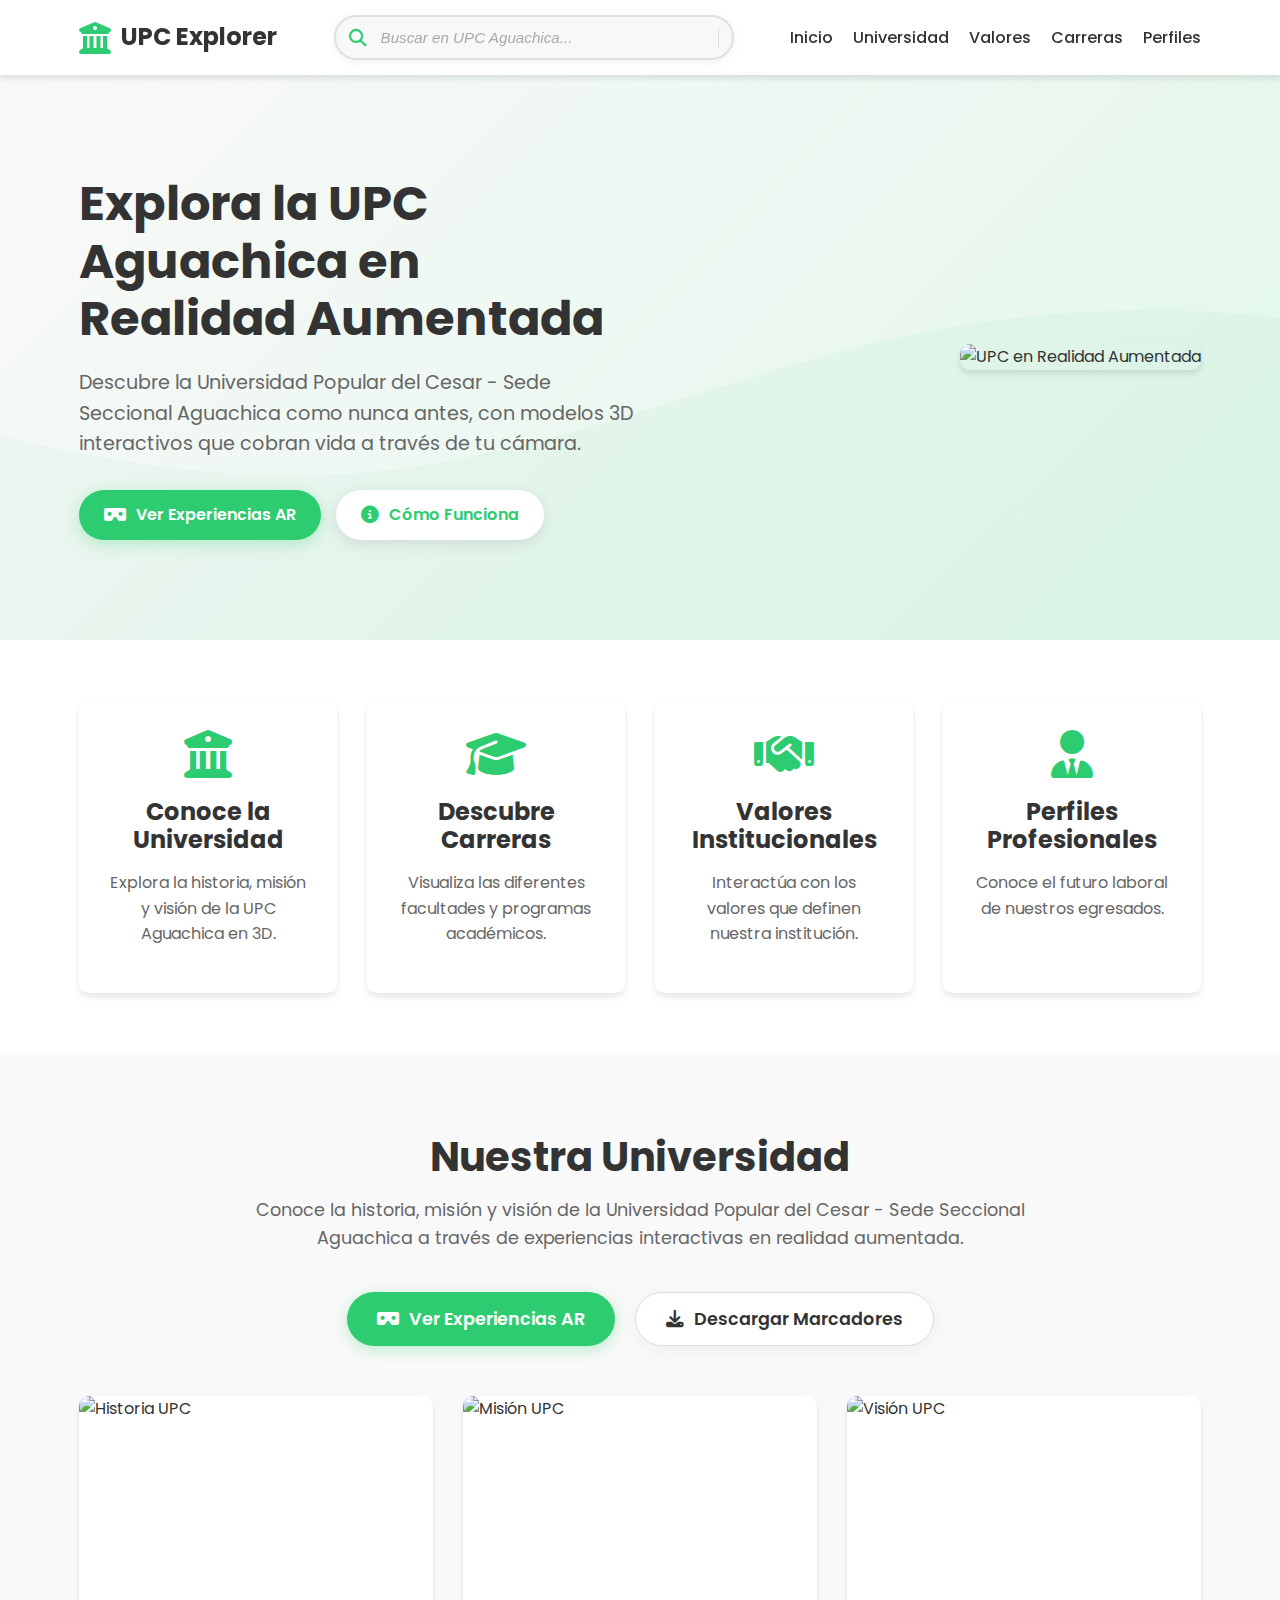
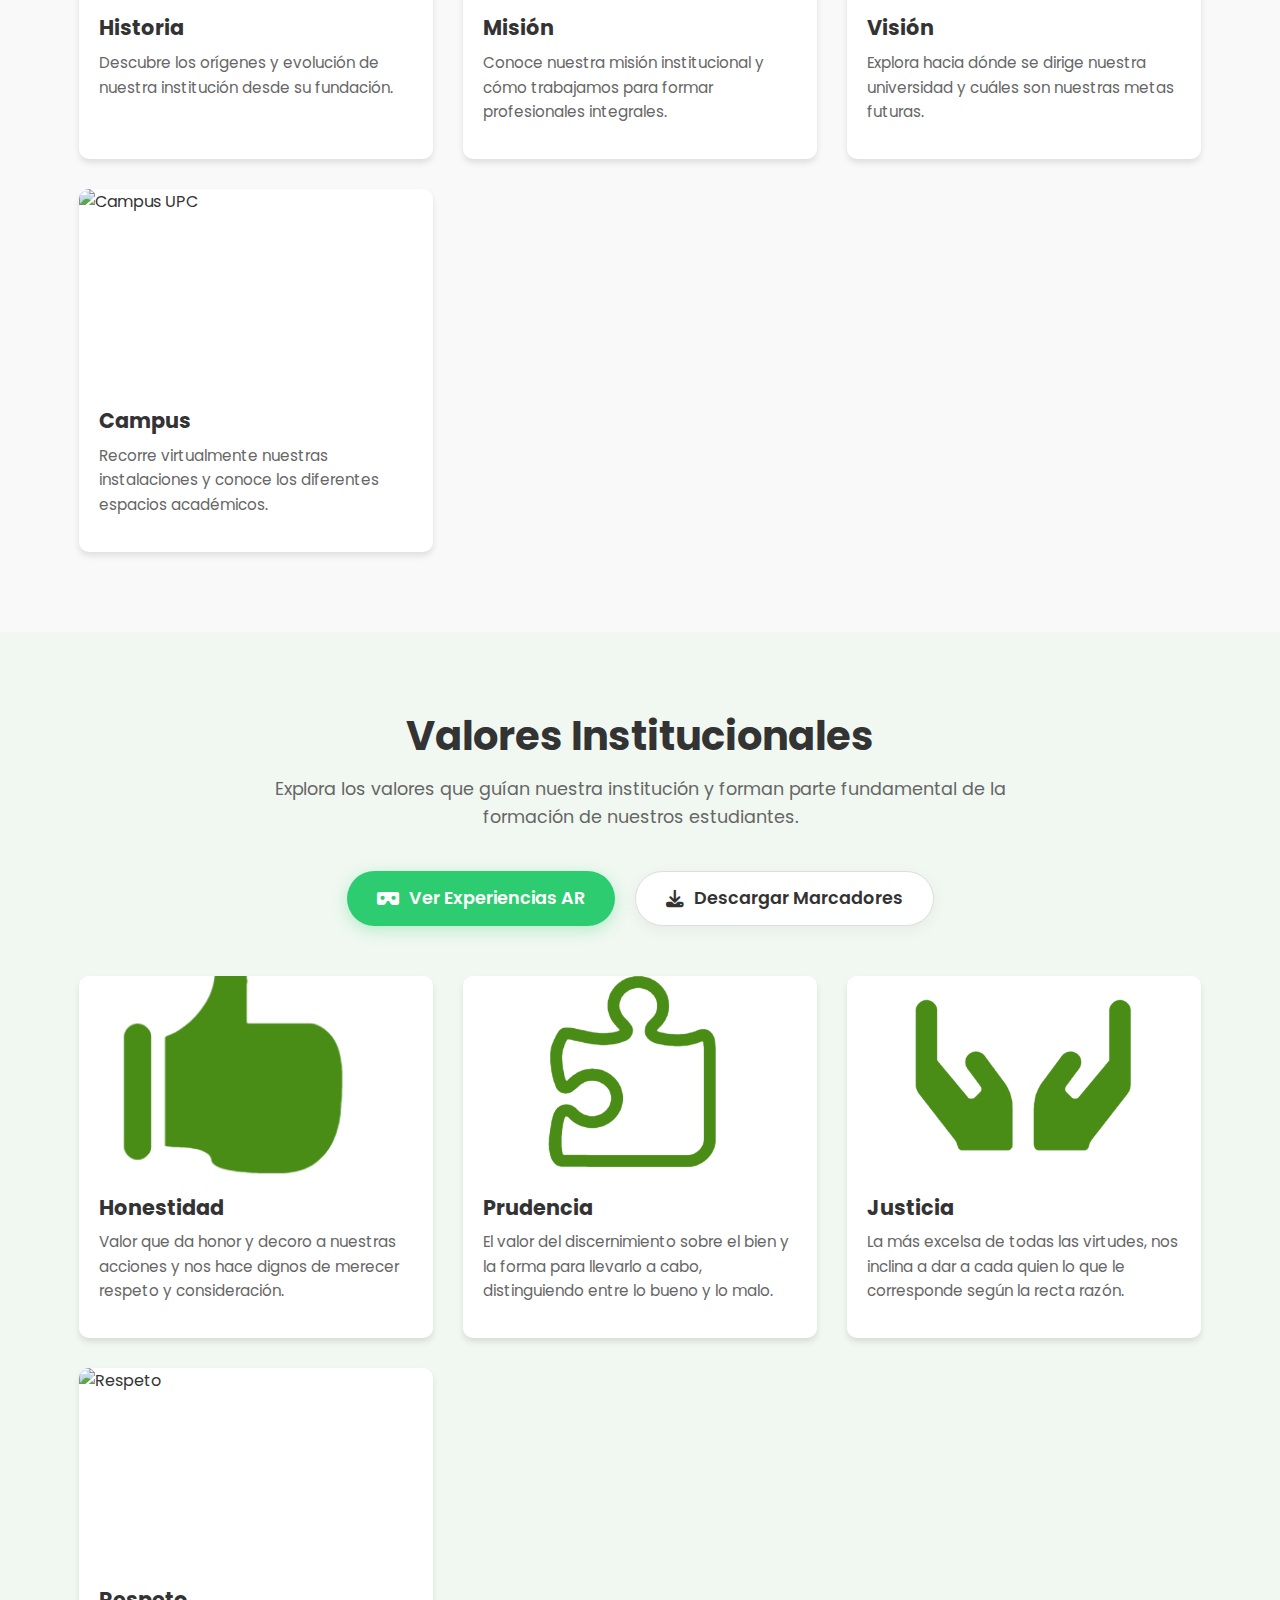
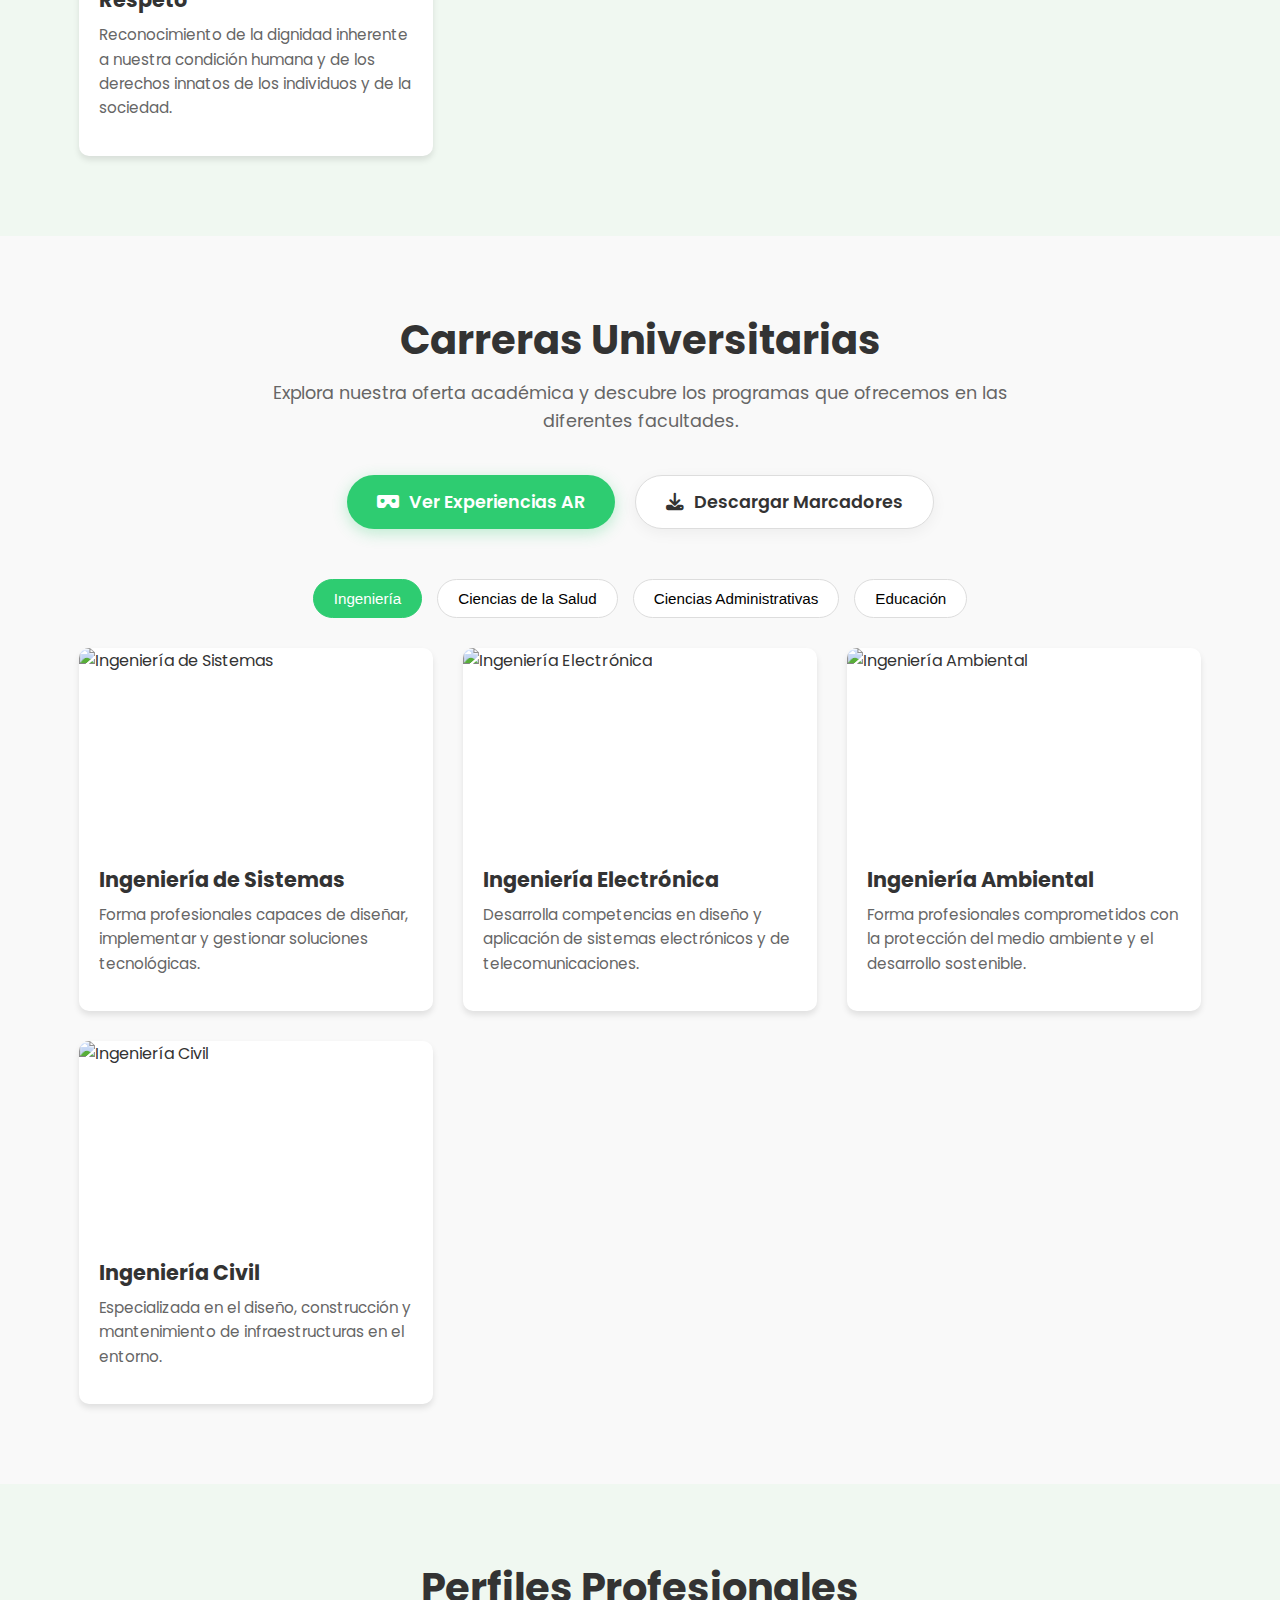
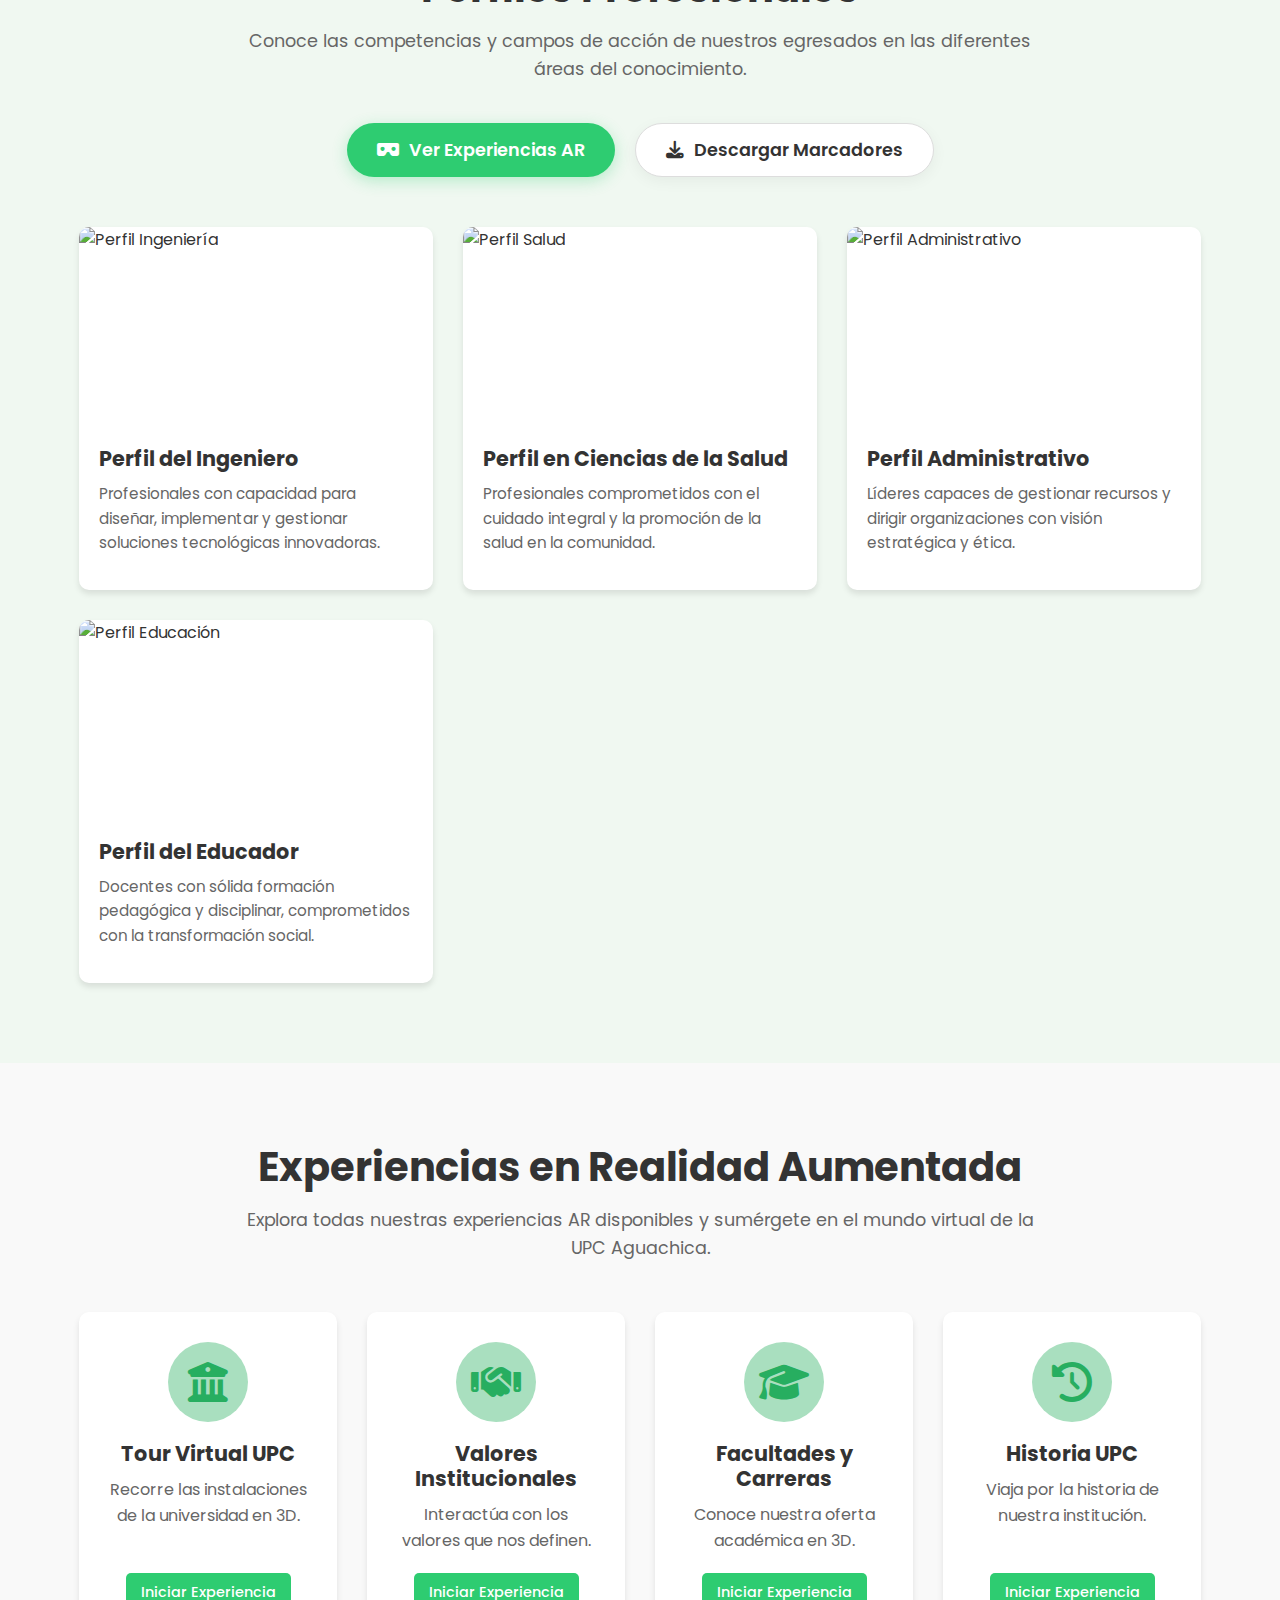
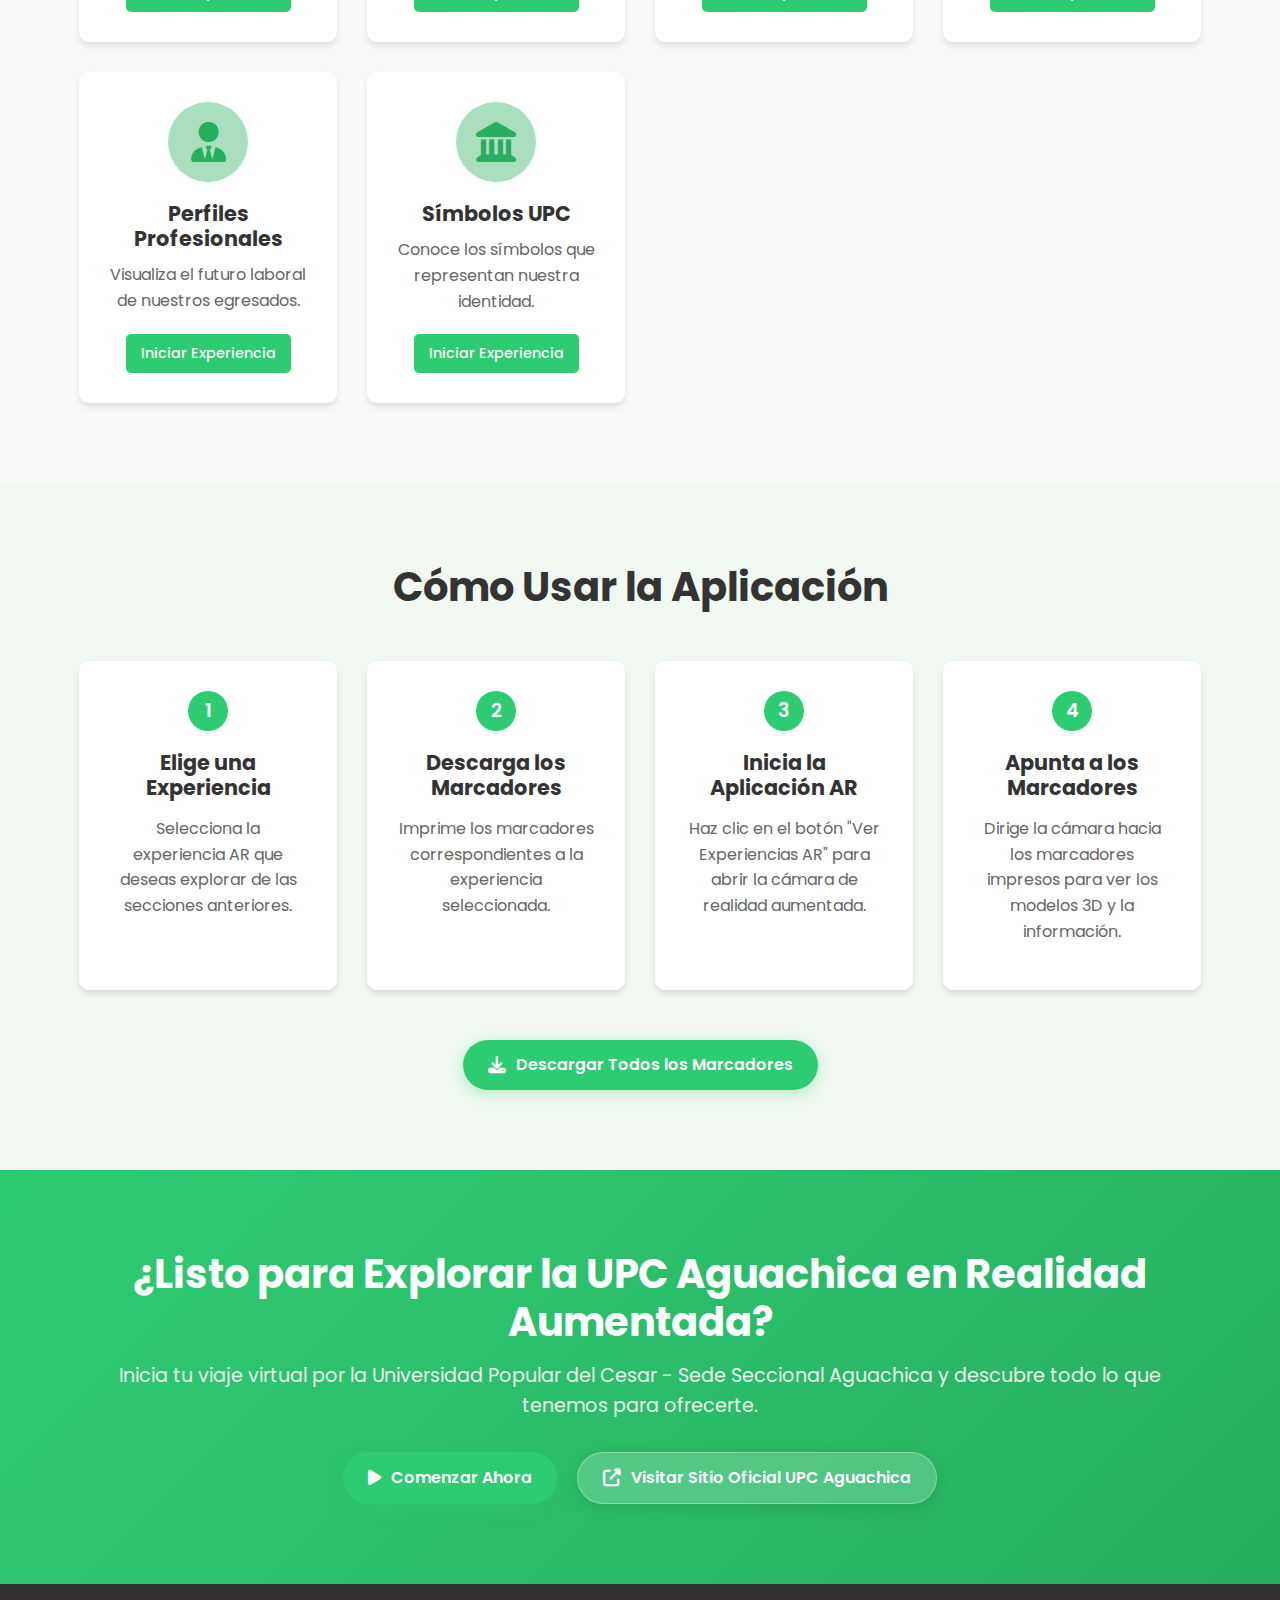
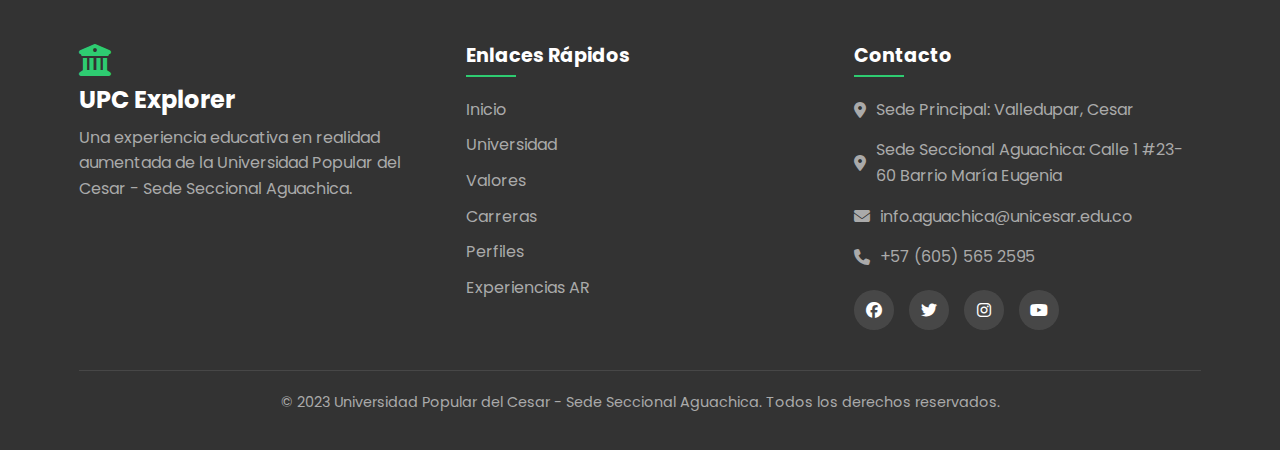
==== index.html @ cdb884c1 "Update index.html" ====
<!DOCTYPE html>
<html lang="es">
<head>
  <meta charset="UTF-8">
  <meta name="viewport" content="width=device-width, initial-scale=1.0">
  <title>UPC Explorer - Universidad Popular del Cesar Aguachica en Realidad Aumentada</title>
  <link rel="stylesheet" href="home-styles.css">
  <link rel="stylesheet" href="https://cdnjs.cloudflare.com/ajax/libs/font-awesome/6.4.0/css/all.min.css">
  <link rel="preconnect" href="https://fonts.googleapis.com">
  <link rel="preconnect" href="https://fonts.gstatic.com" crossorigin>
  <link href="https://fonts.googleapis.com/css2?family=Poppins:wght@300;400;500;600;700&display=swap" rel="stylesheet">
</head>
<body>
  <div class="page-wrapper">
      <!-- Header -->
      <header>
          <div class="container">
              <div class="logo">
                  <i class="fas fa-university"></i>
                  <h1>UPC Explorer</h1>
              </div>
              <div class="search-container">
                  <form id="search-form">
                      <button type="submit"><i class="fas fa-search"></i></button>
                      <input type="text" id="search-input" placeholder="Buscar en UPC Aguachica...">
                  </form>
              </div>
              <nav>
                  <ul>
                      <li><a href="#inicio">Inicio</a></li>
                      <li><a href="#universidad">Universidad</a></li>
                      <li><a href="#valores">Valores</a></li>
                      <li><a href="#carreras">Carreras</a></li>
                      <li><a href="#perfiles">Perfiles</a></li>
                  </ul>
              </nav>
              <div class="menu-toggle">
                  <i class="fas fa-bars"></i>
              </div>
          </div>
      </header>

      <!-- Hero Section -->
      <section id="inicio" class="hero">
          <div class="container">
              <div class="hero-content">
                  <h1>Explora la UPC Aguachica en Realidad Aumentada</h1>
                  <p>Descubre la Universidad Popular del Cesar - Sede Seccional Aguachica como nunca antes, con modelos 3D interactivos que cobran vida a través de tu cámara.</p>
                  <div class="hero-buttons">
                      <a href="#experiencias" class="cta-button">
                          <i class="fas fa-vr-cardboard"></i>
                          Ver Experiencias AR
                      </a>
                      <a href="#instrucciones" class="secondary-button">
                          <i class="fas fa-info-circle"></i>
                          Cómo Funciona
                      </a>
                  </div>
              </div>
              <div class="hero-image">
                  <img src="images/dino.png" alt="UPC en Realidad Aumentada" class="floating">
              </div>
          </div>
      </section>

      <!-- Features Section -->
      <section class="features">
          <div class="container">
              <div class="feature-card">
                  <i class="fas fa-university"></i>
                  <h3>Conoce la Universidad</h3>
                  <p>Explora la historia, misión y visión de la UPC Aguachica en 3D.</p>
              </div>
              <div class="feature-card">
                  <i class="fas fa-graduation-cap"></i>
                  <h3>Descubre Carreras</h3>
                  <p>Visualiza las diferentes facultades y programas académicos.</p>
              </div>
              <div class="feature-card">
                  <i class="fas fa-handshake"></i>
                  <h3>Valores Institucionales</h3>
                  <p>Interactúa con los valores que definen nuestra institución.</p>
              </div>
              <div class="feature-card">
                  <i class="fas fa-user-tie"></i>
                  <h3>Perfiles Profesionales</h3>
                  <p>Conoce el futuro laboral de nuestros egresados.</p>
              </div>
          </div>
      </section>

      <!-- Universidad Section -->
      <section id="universidad" class="section-container">
          <div class="container">
              <div class="section-header">
                  <h2>Nuestra Universidad</h2>
                  <p class="section-description">Conoce la historia, misión y visión de la Universidad Popular del Cesar - Sede Seccional Aguachica a través de experiencias interactivas en realidad aumentada.</p>
                  <div class="section-actions">
                      <a href="ar-viewer-universidad.html" class="section-button ar-button">
                          <i class="fas fa-vr-cardboard"></i>
                          Ver Experiencias AR
                      </a>
                      <a href="docs/marcadores-universidad.pdf" class="section-button download-button">
                          <i class="fas fa-download"></i>
                          Descargar Marcadores
                      </a>
                  </div>
              </div>
              
              <div class="content-grid">
                  <div class="content-card">
                      <div class="content-image">
                          <img src="images/historia-upc.png" alt="Historia UPC">
                      </div>
                      <div class="content-info">
                          <h3>Historia</h3>
                          <p>Descubre los orígenes y evolución de nuestra institución desde su fundación.</p>
                      </div>
                  </div>
                  
                  <div class="content-card">
                      <div class="content-image">
                          <img src="images/mision-upc.png" alt="Misión UPC">
                      </div>
                      <div class="content-info">
                          <h3>Misión</h3>
                          <p>Conoce nuestra misión institucional y cómo trabajamos para formar profesionales integrales.</p>
                      </div>
                  </div>
                  
                  <div class="content-card">
                      <div class="content-image">
                          <img src="images/vision-upc.png" alt="Visión UPC">
                      </div>
                      <div class="content-info">
                          <h3>Visión</h3>
                          <p>Explora hacia dónde se dirige nuestra universidad y cuáles son nuestras metas futuras.</p>
                      </div>
                  </div>
                  
                  <div class="content-card">
                      <div class="content-image">
                          <img src="images/campus-upc.png" alt="Campus UPC">
                      </div>
                      <div class="content-info">
                          <h3>Campus</h3>
                          <p>Recorre virtualmente nuestras instalaciones y conoce los diferentes espacios académicos.</p>
                      </div>
                  </div>
              </div>
          </div>
      </section>

      <!-- Valores Institucionales Section -->
      <section id="valores" class="section-container alt-bg">
          <div class="container">
              <div class="section-header">
                  <h2>Valores Institucionales</h2>
                  <p class="section-description">Explora los valores que guían nuestra institución y forman parte fundamental de la formación de nuestros estudiantes.</p>
                  <div class="section-actions">
                      <a href="ar-viewer-valores.html" class="section-button ar-button">
                          <i class="fas fa-vr-cardboard"></i>
                          Ver Experiencias AR
                      </a>
                      <a href="docs/marcadores-valores.pdf" class="section-button download-button">
                          <i class="fas fa-download"></i>
                          Descargar Marcadores
                      </a>
                  </div>
              </div>
              
              <div class="content-grid">
                  <div class="content-card">
                      <div class="content-image">
                          <img src="images/honesty.png" alt="Honestidad">
                      </div>
                      <div class="content-info">
                          <h3>Honestidad</h3>
                          <p>Valor que da honor y decoro a nuestras acciones y nos hace dignos de merecer respeto y consideración.</p>
                      </div>
                  </div>
                  
                  <div class="content-card">
                      <div class="content-image">
                          <img src="images/prudence.png" alt="Prudencia">
                      </div>
                      <div class="content-info">
                          <h3>Prudencia</h3>
                          <p>El valor del discernimiento sobre el bien y la forma para llevarlo a cabo, distinguiendo entre lo bueno y lo malo.</p>
                      </div>
                  </div>
                  
                  <div class="content-card">
                      <div class="content-image">
                          <img src="images/justice.png" alt="Justicia">
                      </div>
                      <div class="content-info">
                          <h3>Justicia</h3>
                          <p>La más excelsa de todas las virtudes, nos inclina a dar a cada quien lo que le corresponde según la recta razón.</p>
                      </div>
                  </div>
                  
                  <div class="content-card">
                      <div class="content-image">
                          <img src="images/respeto.png" alt="Respeto">
                      </div>
                      <div class="content-info">
                          <h3>Respeto</h3>
                          <p>Reconocimiento de la dignidad inherente a nuestra condición humana y de los derechos innatos de los individuos y de la sociedad.</p>
                      </div>
                  </div>
              </div>
          </div>
      </section>

      <!-- Carreras Universitarias Section -->
      <section id="carreras" class="section-container">
          <div class="container">
              <div class="section-header">
                  <h2>Carreras Universitarias</h2>
                  <p class="section-description">Explora nuestra oferta académica y descubre los programas que ofrecemos en las diferentes facultades.</p>
                  <div class="section-actions">
                      <a href="ar-viewer-carreras.html" class="section-button ar-button">
                          <i class="fas fa-vr-cardboard"></i>
                          Ver Experiencias AR
                      </a>
                      <a href="docs/marcadores-carreras.pdf" class="section-button download-button">
                          <i class="fas fa-download"></i>
                          Descargar Marcadores
                      </a>
                  </div>
              </div>
              
              <div class="faculty-tabs">
                  <button class="faculty-tab active" data-faculty="ingenieria">Ingeniería</button>
                  <button class="faculty-tab" data-faculty="salud">Ciencias de la Salud</button>
                  <button class="faculty-tab" data-faculty="administrativas">Ciencias Administrativas</button>
                  <button class="faculty-tab" data-faculty="educacion">Educación</button>
              </div>
              
              <div class="faculty-content active" id="ingenieria-content">
                  <div class="content-grid">
                      <div class="content-card">
                          <div class="content-image">
                              <img src="images/ing-sistemas.png" alt="Ingeniería de Sistemas">
                          </div>
                          <div class="content-info">
                              <h3>Ingeniería de Sistemas</h3>
                              <p>Forma profesionales capaces de diseñar, implementar y gestionar soluciones tecnológicas.</p>
                          </div>
                      </div>
                      
                      <div class="content-card">
                          <div class="content-image">
                              <img src="images/ing-electronica.png" alt="Ingeniería Electrónica">
                          </div>
                          <div class="content-info">
                              <h3>Ingeniería Electrónica</h3>
                              <p>Desarrolla competencias en diseño y aplicación de sistemas electrónicos y de telecomunicaciones.</p>
                          </div>
                      </div>
                      
                      <div class="content-card">
                          <div class="content-image">
                              <img src="images/ing-ambiental.png" alt="Ingeniería Ambiental">
                          </div>
                          <div class="content-info">
                              <h3>Ingeniería Ambiental</h3>
                              <p>Forma profesionales comprometidos con la protección del medio ambiente y el desarrollo sostenible.</p>
                          </div>
                      </div>
                      
                      <div class="content-card">
                          <div class="content-image">
                              <img src="images/ing-civil.png" alt="Ingeniería Civil">
                          </div>
                          <div class="content-info">
                              <h3>Ingeniería Civil</h3>
                              <p>Especializada en el diseño, construcción y mantenimiento de infraestructuras en el entorno.</p>
                          </div>
                      </div>
                  </div>
              </div>
              
              <div class="faculty-content" id="salud-content">
                  <!-- Contenido para Ciencias de la Salud -->
                  <div class="content-grid">
                      <div class="content-card">
                          <div class="content-image">
                              <img src="images/enfermeria.png" alt="Enfermería">
                          </div>
                          <div class="content-info">
                              <h3>Enfermería</h3>
                              <p>Forma profesionales en el cuidado integral de la salud de las personas, familias y comunidades.</p>
                          </div>
                      </div>
                      
                      <div class="content-card">
                          <div class="content-image">
                              <img src="images/microbiologia.png" alt="Microbiología">
                          </div>
                          <div class="content-info">
                              <h3>Microbiología</h3>
                              <p>Estudia los microorganismos y su aplicación en diferentes campos de la salud y la industria.</p>
                          </div>
                      </div>
                  </div>
              </div>
              
              <div class="faculty-content" id="administrativas-content">
                  <!-- Contenido para Ciencias Administrativas -->
                  <div class="content-grid">
                      <div class="content-card">
                          <div class="content-image">
                              <img src="images/administracion.png" alt="Administración de Empresas">
                          </div>
                          <div class="content-info">
                              <h3>Administración de Empresas</h3>
                              <p>Desarrolla competencias para la gestión eficiente de organizaciones en diversos sectores.</p>
                          </div>
                      </div>
                      
                      <div class="content-card">
                          <div class="content-image">
                              <img src="images/contaduria.png" alt="Contaduría Pública">
                          </div>
                          <div class="content-info">
                              <h3>Contaduría Pública</h3>
                              <p>Forma profesionales en el manejo financiero, contable y tributario de las organizaciones.</p>
                          </div>
                      </div>
                  </div>
              </div>
              
              <div class="faculty-content" id="educacion-content">
                  <!-- Contenido para Educación -->
                  <div class="content-grid">
                      <div class="content-card">
                          <div class="content-image">
                              <img src="images/matematicas.png" alt="Licenciatura en Matemáticas">
                          </div>
                          <div class="content-info">
                              <h3>Licenciatura en Matemáticas</h3>
                              <p>Forma docentes con sólidos conocimientos en matemáticas y pedagogía.</p>
                          </div>
                      </div>
                      
                      <div class="content-card">
                          <div class="content-image">
                              <img src="images/lenguas.png" alt="Licenciatura en Lenguas Modernas">
                          </div>
                          <div class="content-info">
                              <h3>Licenciatura en Lenguas Modernas</h3>
                              <p>Desarrolla competencias para la enseñanza de idiomas y la comunicación intercultural.</p>
                          </div>
                      </div>
                  </div>
              </div>
          </div>
      </section>

      <!-- Perfiles Profesionales Section -->
      <section id="perfiles" class="section-container alt-bg">
          <div class="container">
              <div class="section-header">
                  <h2>Perfiles Profesionales</h2>
                  <p class="section-description">Conoce las competencias y campos de acción de nuestros egresados en las diferentes áreas del conocimiento.</p>
                  <div class="section-actions">
                      <a href="ar-viewer-perfiles.html" class="section-button ar-button">
                          <i class="fas fa-vr-cardboard"></i>
                          Ver Experiencias AR
                      </a>
                      <a href="docs/marcadores-perfiles.pdf" class="section-button download-button">
                          <i class="fas fa-download"></i>
                          Descargar Marcadores
                      </a>
                  </div>
              </div>
              
              <div class="content-grid">
                  <div class="content-card">
                      <div class="content-image">
                          <img src="images/perfil-ingenieria.png" alt="Perfil Ingeniería">
                      </div>
                      <div class="content-info">
                          <h3>Perfil del Ingeniero</h3>
                          <p>Profesionales con capacidad para diseñar, implementar y gestionar soluciones tecnológicas innovadoras.</p>
                      </div>
                  </div>
                  
                  <div class="content-card">
                      <div class="content-image">
                          <img src="images/perfil-salud.png" alt="Perfil Salud">
                      </div>
                      <div class="content-info">
                          <h3>Perfil en Ciencias de la Salud</h3>
                          <p>Profesionales comprometidos con el cuidado integral y la promoción de la salud en la comunidad.</p>
                      </div>
                  </div>
                  
                  <div class="content-card">
                      <div class="content-image">
                          <img src="images/perfil-administrativo.png" alt="Perfil Administrativo">
                      </div>
                      <div class="content-info">
                          <h3>Perfil Administrativo</h3>
                          <p>Líderes capaces de gestionar recursos y dirigir organizaciones con visión estratégica y ética.</p>
                      </div>
                  </div>
                  
                  <div class="content-card">
                      <div class="content-image">
                          <img src="images/perfil-educacion.png" alt="Perfil Educación">
                      </div>
                      <div class="content-info">
                          <h3>Perfil del Educador</h3>
                          <p>Docentes con sólida formación pedagógica y disciplinar, comprometidos con la transformación social.</p>
                      </div>
                  </div>
              </div>
          </div>
      </section>

      <!-- Experiencias AR Section -->
      <section id="experiencias" class="section-container">
          <div class="container">
              <div class="section-header">
                  <h2>Experiencias en Realidad Aumentada</h2>
                  <p class="section-description">Explora todas nuestras experiencias AR disponibles y sumérgete en el mundo virtual de la UPC Aguachica.</p>
              </div>
              
              <div class="experience-grid">
                  <div class="experience-card">
                      <div class="experience-icon">
                          <i class="fas fa-university"></i>
                      </div>
                      <h3>Tour Virtual UPC</h3>
                      <p>Recorre las instalaciones de la universidad en 3D.</p>
                      <a href="ar-viewer-tour.html" class="ar-button">Iniciar Experiencia</a>
                  </div>
                  
                  <div class="experience-card">
                      <div class="experience-icon">
                          <i class="fas fa-handshake"></i>
                      </div>
                      <h3>Valores Institucionales</h3>
                      <p>Interactúa con los valores que nos definen.</p>
                      <a href="ar-viewer.html" class="ar-button">Iniciar Experiencia</a>
                  </div>
                  
                  <div class="experience-card">
                      <div class="experience-icon">
                          <i class="fas fa-graduation-cap"></i>
                      </div>
                      <h3>Facultades y Carreras</h3>
                      <p>Conoce nuestra oferta académica en 3D.</p>
                      <a href="ar-viewer-carreras.html" class="ar-button">Iniciar Experiencia</a>
                  </div>
                  
                  <div class="experience-card">
                      <div class="experience-icon">
                          <i class="fas fa-history"></i>
                      </div>
                      <h3>Historia UPC</h3>
                      <p>Viaja por la historia de nuestra institución.</p>
                      <a href="ar-viewer-historia.html" class="ar-button">Iniciar Experiencia</a>
                  </div>
                  
                  <div class="experience-card">
                      <div class="experience-icon">
                          <i class="fas fa-user-tie"></i>
                      </div>
                      <h3>Perfiles Profesionales</h3>
                      <p>Visualiza el futuro laboral de nuestros egresados.</p>
                      <a href="ar-viewer-perfiles.html" class="ar-button">Iniciar Experiencia</a>
                  </div>
                  
                  <div class="experience-card">
                      <div class="experience-icon">
                          <i class="fas fa-landmark"></i>
                      </div>
                      <h3>Símbolos UPC</h3>
                      <p>Conoce los símbolos que representan nuestra identidad.</p>
                      <a href="ar-viewer-simbolos.html" class="ar-button">Iniciar Experiencia</a>
                  </div>
              </div>
          </div>
      </section>

      <!-- Instructions Section -->
      <section id="instrucciones" class="instructions alt-bg">
          <div class="container">
              <h2>Cómo Usar la Aplicación</h2>
              <div class="instructions-grid">
                  <div class="instruction-card">
                      <div class="instruction-number">1</div>
                      <h3>Elige una Experiencia</h3>
                      <p>Selecciona la experiencia AR que deseas explorar de las secciones anteriores.</p>
                  </div>
                  
                  <div class="instruction-card">
                      <div class="instruction-number">2</div>
                      <h3>Descarga los Marcadores</h3>
                      <p>Imprime los marcadores correspondientes a la experiencia seleccionada.</p>
                  </div>
                  
                  <div class="instruction-card">
                      <div class="instruction-number">3</div>
                      <h3>Inicia la Aplicación AR</h3>
                      <p>Haz clic en el botón "Ver Experiencias AR" para abrir la cámara de realidad aumentada.</p>
                  </div>
                  
                  <div class="instruction-card">
                      <div class="instruction-number">4</div>
                      <h3>Apunta a los Marcadores</h3>
                      <p>Dirige la cámara hacia los marcadores impresos para ver los modelos 3D y la información.</p>
                  </div>
              </div>
              
              <div class="download-all">
                  <a href="docs/todos-los-marcadores.pdf" class="cta-button">
                      <i class="fas fa-download"></i>
                      Descargar Todos los Marcadores
                  </a>
              </div>
          </div>
      </section>

      <!-- CTA Section -->
      <section class="cta">
          <div class="container">
              <h2>¿Listo para Explorar la UPC Aguachica en Realidad Aumentada?</h2>
              <p>Inicia tu viaje virtual por la Universidad Popular del Cesar - Sede Seccional Aguachica y descubre todo lo que tenemos para ofrecerte.</p>
              <div class="cta-buttons">
                  <a href="#experiencias" class="cta-button pulse">
                      <i class="fas fa-play"></i>
                      Comenzar Ahora
                  </a>
                  <a href="https://www.unicesar.edu.co/index.php/es/aguachica" target="_blank" class="secondary-button">
                      <i class="fas fa-external-link-alt"></i>
                      Visitar Sitio Oficial UPC Aguachica
                  </a>
              </div>
          </div>
      </section>

      <!-- Footer -->
      <footer>
          <div class="container">
              <div class="footer-content">
                  <div class="footer-logo">
                      <i class="fas fa-university"></i>
                      <h3>UPC Explorer</h3>
                      <p>Una experiencia educativa en realidad aumentada de la Universidad Popular del Cesar - Sede Seccional Aguachica.</p>
                  </div>
                  <div class="footer-links">
                      <h4>Enlaces Rápidos</h4>
                      <ul>
                          <li><a href="#inicio">Inicio</a></li>
                          <li><a href="#universidad">Universidad</a></li>
                          <li><a href="#valores">Valores</a></li>
                          <li><a href="#carreras">Carreras</a></li>
                          <li><a href="#perfiles">Perfiles</a></li>
                          <li><a href="#experiencias">Experiencias AR</a></li>
                      </ul>
                  </div>
                  <div class="footer-contact">
                      <h4>Contacto</h4>
                      <p><i class="fas fa-map-marker-alt"></i> Sede Principal: Valledupar, Cesar</p>
                      <p><i class="fas fa-map-marker-alt"></i> Sede Seccional Aguachica: Calle 1 #23-60 Barrio María Eugenia</p>
                      <p><i class="fas fa-envelope"></i> info.aguachica@unicesar.edu.co</p>
                      <p><i class="fas fa-phone"></i> +57 (605) 565 2595</p>
                      <div class="social-icons">
                          <a href="#"><i class="fab fa-facebook"></i></a>
                          <a href="#"><i class="fab fa-twitter"></i></a>
                          <a href="#"><i class="fab fa-instagram"></i></a>
                          <a href="#"><i class="fab fa-youtube"></i></a>
                      </div>
                  </div>
              </div>
              <div class="footer-bottom">
                  <p>&copy; 2023 Universidad Popular del Cesar - Sede Seccional Aguachica. Todos los derechos reservados.</p>
              </div>
          </div>
      </footer>
  </div>

  <script src="home-script.js"></script>
</body>
</html>
---- home-styles.css ----
/* Base Styles */
:root {
  --primary-color: #2ecc71;
  --primary-dark: #27ae60;
  --primary-light: #a9dfbf;
  --secondary-color: #3498db;
  --text-color: #333;
  --text-light: #666;
  --background-color: #f9f9f9;
  --alt-background: #f0f8f1;
  --white: #ffffff;
  --shadow: 0 4px 6px rgba(0, 0, 0, 0.1);
  --transition: all 0.3s ease;
}

* {
  margin: 0;
  padding: 0;
  box-sizing: border-box;
}

html {
  scroll-behavior: smooth;
}

body {
  font-family: "Poppins", sans-serif;
  line-height: 1.6;
  color: var(--text-color);
  background-color: var(--background-color);
  overflow-x: hidden;
}

.page-wrapper {
  display: flex;
  flex-direction: column;
  min-height: 100vh;
}

.container {
  width: 90%;
  max-width: 1200px;
  margin: 0 auto;
  padding: 0 15px;
}

h1,
h2,
h3,
h4,
h5,
h6 {
  margin-bottom: 0.5em;
  line-height: 1.2;
}

p {
  margin-bottom: 1rem;
}

a {
  color: var(--primary-color);
  text-decoration: none;
  transition: var(--transition);
}

a:hover {
  color: var(--primary-dark);
}

img {
  max-width: 100%;
  height: auto;
}

section {
  padding: 80px 0;
}

.section-container {
  padding: 80px 0;
}

.alt-bg {
  background-color: var(--alt-background);
}

.section-header {
  text-align: center;
  margin-bottom: 50px;
}

.section-header h2 {
  font-size: 2.5rem;
  margin-bottom: 15px;
  color: var(--text-color);
}

.section-description {
  max-width: 800px;
  margin: 0 auto 40px;
  text-align: center;
  color: var(--text-light);
  font-size: 1.1rem;
}

/* Header Styles */
header {
  background-color: var(--white);
  box-shadow: var(--shadow);
  position: sticky;
  top: 0;
  z-index: 1000;
  padding: 15px 0;
}

header .container {
  display: flex;
  justify-content: space-between;
  align-items: center;
  flex-wrap: wrap;
}

.logo {
  display: flex;
  align-items: center;
  gap: 10px;
}

.logo i {
  font-size: 2rem;
  color: var(--primary-color);
}

.logo h1 {
  font-size: 1.5rem;
  margin: 0;
  color: var(--text-color);
}

.search-container {
  flex: 1;
  max-width: 400px;
  margin: 0 20px;
  position: relative;
}

.search-container form {
  display: flex;
  position: relative;
}

.search-container input {
  width: 100%;
  padding: 12px 20px 12px 45px;
  border: 2px solid #e0e0e0;
  border-radius: 30px;
  font-size: 0.95rem;
  outline: none;
  transition: var(--transition);
  background-color: #f8f8f8;
  color: var(--text-color);
  box-shadow: 0 2px 10px rgba(0, 0, 0, 0.05);
}

.search-container input:focus {
  border-color: var(--primary-color);
  box-shadow: 0 0 0 3px rgba(46, 204, 113, 0.2);
  background-color: var(--white);
}

.search-container button {
  position: absolute;
  left: 10px;
  top: 50%;
  transform: translateY(-50%);
  background: none;
  border: none;
  color: var(--primary-color);
  font-size: 1.1rem;
  cursor: pointer;
  padding: 5px;
  transition: var(--transition);
}

.search-container button:hover {
  color: var(--primary-dark);
}

.search-container input::placeholder {
  color: #aaa;
  font-style: italic;
}

.search-container::after {
  content: "";
  position: absolute;
  right: 15px;
  top: 50%;
  transform: translateY(-50%);
  width: 1px;
  height: 20px;
  background-color: #e0e0e0;
}

nav ul {
  display: flex;
  list-style: none;
  gap: 20px;
}

nav a {
  color: var(--text-color);
  font-weight: 500;
  position: relative;
}

nav a::after {
  content: "";
  position: absolute;
  bottom: -5px;
  left: 0;
  width: 0;
  height: 2px;
  background-color: var(--primary-color);
  transition: var(--transition);
}

nav a:hover::after {
  width: 100%;
}

.menu-toggle {
  display: none;
  font-size: 1.5rem;
  cursor: pointer;
  color: var(--text-color);
}

/* Hero Section */
.hero {
  background: linear-gradient(135deg, #f9f9f9 0%, #e0f7e9 100%);
  padding: 100px 0;
  position: relative;
  overflow: hidden;
}

.hero::before {
  content: "";
  position: absolute;
  top: 0;
  left: 0;
  width: 100%;
  height: 100%;
  background-image: url('data:image/svg+xml;charset=utf8,%3Csvg xmlns="http://www.w3.org/2000/svg" viewBox="0 0 1440 320"%3E%3Cpath fill="%232ecc71" fill-opacity="0.05" d="M0,96L48,112C96,128,192,160,288,186.7C384,213,480,235,576,224C672,213,768,171,864,149.3C960,128,1056,128,1152,149.3C1248,171,1344,213,1392,234.7L1440,256L1440,320L1392,320C1344,320,1248,320,1152,320C1056,320,960,320,864,320C768,320,672,320,576,320C480,320,384,320,288,320C192,320,96,320,48,320L0,320Z"%3E%3C/path%3E%3C/svg%3E');
  background-size: cover;
  background-position: center;
  opacity: 0.8;
  z-index: 0;
}

.hero .container {
  display: flex;
  align-items: center;
  justify-content: space-between;
  position: relative;
  z-index: 1;
}

.hero-content {
  flex: 1;
  max-width: 600px;
}

.hero-content h1 {
  font-size: 3rem;
  margin-bottom: 20px;
  color: var(--text-color);
}

.hero-content p {
  font-size: 1.2rem;
  color: var(--text-light);
  margin-bottom: 30px;
}

.hero-image {
  flex: 1;
  display: flex;
  justify-content: flex-end;
  align-items: center;
}

.hero-image img {
  max-width: 90%;
  border-radius: 10px;
  box-shadow: var(--shadow);
}

.floating {
  animation: float 6s ease-in-out infinite;
}

@keyframes float {
  0% {
    transform: translateY(0px);
  }
  50% {
    transform: translateY(-20px);
  }
  100% {
    transform: translateY(0px);
  }
}

.hero-buttons {
  display: flex;
  gap: 15px;
  flex-wrap: wrap;
}

.cta-button {
  display: inline-flex;
  align-items: center;
  gap: 10px;
  background-color: var(--primary-color);
  color: var(--white);
  padding: 12px 25px;
  border-radius: 50px;
  font-weight: 600;
  font-size: 1rem;
  box-shadow: 0 4px 15px rgba(46, 204, 113, 0.3);
  transition: var(--transition);
}

.cta-button:hover {
  background-color: var(--primary-dark);
  transform: translateY(-3px);
  box-shadow: 0 6px 20px rgba(46, 204, 113, 0.4);
  color: var(--white);
}

.secondary-button {
  display: inline-flex;
  align-items: center;
  gap: 10px;
  background-color: var(--white);
  color: var(--primary-color);
  padding: 12px 25px;
  border-radius: 50px;
  font-weight: 600;
  font-size: 1rem;
  box-shadow: 0 4px 15px rgba(0, 0, 0, 0.1);
  transition: var(--transition);
}

.secondary-button:hover {
  background-color: var(--background-color);
  transform: translateY(-3px);
  box-shadow: 0 6px 20px rgba(0, 0, 0, 0.15);
  color: var(--primary-dark);
}

.cta-button i,
.secondary-button i {
  font-size: 1.1rem;
}

/* Features Section */
.features {
  background-color: var(--white);
  padding: 60px 0;
}

.features .container {
  display: grid;
  grid-template-columns: repeat(auto-fit, minmax(250px, 1fr));
  gap: 30px;
}

.feature-card {
  background-color: var(--white);
  padding: 30px;
  border-radius: 10px;
  box-shadow: var(--shadow);
  text-align: center;
  transition: var(--transition);
}

.feature-card:hover {
  transform: translateY(-10px);
  box-shadow: 0 10px 20px rgba(0, 0, 0, 0.1);
}

.feature-card i {
  font-size: 3rem;
  color: var(--primary-color);
  margin-bottom: 20px;
}

.feature-card h3 {
  font-size: 1.5rem;
  margin-bottom: 15px;
}

.feature-card p {
  color: var(--text-light);
}

/* Content Grid */
.content-grid {
  display: grid;
  grid-template-columns: repeat(auto-fill, minmax(280px, 1fr));
  gap: 30px;
  margin-top: 30px;
}

.content-card {
  background-color: var(--white);
  border-radius: 10px;
  overflow: hidden;
  box-shadow: var(--shadow);
  transition: var(--transition);
}

.content-card:hover {
  transform: translateY(-10px);
  box-shadow: 0 10px 20px rgba(0, 0, 0, 0.1);
}

.content-image {
  height: 200px;
  overflow: hidden;
  position: relative;
}

.content-image img {
  width: 100%;
  height: 100%;
  object-fit: cover;
  transition: var(--transition);
}

.content-card:hover .content-image img {
  transform: scale(1.1);
}

.content-info {
  padding: 20px;
  text-align: left;
}

.content-info h3 {
  font-size: 1.3rem;
  margin-bottom: 10px;
}

.content-info p {
  color: var(--text-light);
  font-size: 0.95rem;
  margin-bottom: 15px;
}

.card-actions {
  display: flex;
  gap: 10px;
  flex-wrap: wrap;
}

.ar-button {
  display: inline-flex;
  align-items: center;
  gap: 5px;
  background-color: var(--primary-color);
  color: var(--white);
  padding: 8px 15px;
  border-radius: 5px;
  font-size: 0.9rem;
  font-weight: 500;
  transition: var(--transition);
}

.ar-button:hover {
  background-color: var(--primary-dark);
  color: var(--white);
}

.download-button {
  display: inline-flex;
  align-items: center;
  gap: 5px;
  background-color: var(--white);
  color: var(--text-color);
  padding: 8px 15px;
  border-radius: 5px;
  font-size: 0.9rem;
  font-weight: 500;
  border: 1px solid #ddd;
  transition: var(--transition);
}

.download-button:hover {
  background-color: var(--background-color);
  color: var(--primary-color);
  border-color: var(--primary-light);
}

/* Faculty Tabs */
.faculty-tabs {
  display: flex;
  justify-content: center;
  flex-wrap: wrap;
  gap: 15px;
  margin-bottom: 30px;
}

.faculty-tab {
  padding: 10px 20px;
  background-color: var(--white);
  border: 1px solid #ddd;
  border-radius: 30px;
  font-size: 0.95rem;
  font-weight: 500;
  cursor: pointer;
  transition: var(--transition);
}

.faculty-tab:hover,
.faculty-tab.active {
  background-color: var(--primary-color);
  color: var(--white);
  border-color: var(--primary-color);
}

.faculty-content {
  display: none;
}

.faculty-content.active {
  display: block;
}

/* Experience Grid */
.experience-grid {
  display: grid;
  grid-template-columns: repeat(auto-fill, minmax(250px, 1fr));
  gap: 30px;
}

.experience-card {
  background-color: var(--white);
  padding: 30px;
  border-radius: 10px;
  box-shadow: var(--shadow);
  text-align: center;
  transition: var(--transition);
  display: flex;
  flex-direction: column;
  align-items: center;
}

.experience-card:hover {
  transform: translateY(-10px);
  box-shadow: 0 10px 20px rgba(0, 0, 0, 0.1);
}

.experience-icon {
  width: 80px;
  height: 80px;
  background-color: var(--primary-light);
  border-radius: 50%;
  display: flex;
  align-items: center;
  justify-content: center;
  margin-bottom: 20px;
}

.experience-icon i {
  font-size: 2.5rem;
  color: var(--primary-dark);
}

.experience-card h3 {
  font-size: 1.3rem;
  margin-bottom: 10px;
}

.experience-card p {
  color: var(--text-light);
  margin-bottom: 20px;
}

.experience-card .ar-button {
  margin-top: auto;
}

/* Instructions Section */
.instructions {
  text-align: center;
}

.instructions h2 {
  font-size: 2.5rem;
  margin-bottom: 50px;
}

.instructions-grid {
  display: grid;
  grid-template-columns: repeat(auto-fill, minmax(250px, 1fr));
  gap: 30px;
  margin-bottom: 50px;
}

.instruction-card {
  background-color: var(--white);
  padding: 30px;
  border-radius: 10px;
  box-shadow: var(--shadow);
  text-align: center;
  position: relative;
  transition: var(--transition);
}

.instruction-card:hover {
  transform: translateY(-5px);
  box-shadow: 0 8px 15px rgba(0, 0, 0, 0.1);
}

.instruction-number {
  width: 40px;
  height: 40px;
  background-color: var(--primary-color);
  color: var(--white);
  border-radius: 50%;
  display: flex;
  align-items: center;
  justify-content: center;
  font-size: 1.2rem;
  font-weight: 600;
  margin: 0 auto 20px;
}

.instruction-card h3 {
  font-size: 1.3rem;
  margin-bottom: 15px;
}

.instruction-card p {
  color: var(--text-light);
}

.download-all {
  margin-top: 30px;
}

/* CTA Section */
.cta {
  background: linear-gradient(135deg, var(--primary-color) 0%, var(--primary-dark) 100%);
  color: var(--white);
  text-align: center;
  padding: 80px 0;
}

.cta h2 {
  font-size: 2.5rem;
  margin-bottom: 15px;
}

.cta p {
  font-size: 1.2rem;
  margin-bottom: 30px;
  opacity: 0.9;
}

.cta-buttons {
  display: flex;
  justify-content: center;
  gap: 20px;
  flex-wrap: wrap;
}

.cta .secondary-button {
  background-color: rgba(255, 255, 255, 0.2);
  color: var(--white);
  border: 1px solid rgba(255, 255, 255, 0.3);
}

.cta .secondary-button:hover {
  background-color: rgba(255, 255, 255, 0.3);
  color: var(--white);
}

.pulse {
  animation: pulse 2s infinite;
}

@keyframes pulse {
  0% {
    box-shadow: 0 0 0 0 rgba(255, 255, 255, 0.7);
  }
  70% {
    box-shadow: 0 0 0 15px rgba(255, 255, 255, 0);
  }
  100% {
    box-shadow: 0 0 0 0 rgba(255, 255, 255, 0);
  }
}

/* Footer */
footer {
  background-color: #333;
  color: var(--white);
  padding: 60px 0 20px;
}

.footer-content {
  display: grid;
  grid-template-columns: repeat(auto-fit, minmax(250px, 1fr));
  gap: 40px;
  margin-bottom: 40px;
}

.footer-logo {
  display: flex;
  flex-direction: column;
  align-items: flex-start;
}

.footer-logo i {
  font-size: 2rem;
  color: var(--primary-color);
  margin-bottom: 10px;
}

.footer-logo h3 {
  font-size: 1.5rem;
  margin-bottom: 10px;
}

.footer-logo p {
  color: #aaa;
}

.footer-links h4,
.footer-contact h4 {
  font-size: 1.2rem;
  margin-bottom: 20px;
  position: relative;
  padding-bottom: 10px;
}

.footer-links h4::after,
.footer-contact h4::after {
  content: "";
  position: absolute;
  bottom: 0;
  left: 0;
  width: 50px;
  height: 2px;
  background-color: var(--primary-color);
}

.footer-links ul {
  list-style: none;
}

.footer-links li {
  margin-bottom: 10px;
}

.footer-links a {
  color: #aaa;
  transition: var(--transition);
}

.footer-links a:hover {
  color: var(--primary-color);
  padding-left: 5px;
}

.footer-contact p {
  display: flex;
  align-items: center;
  gap: 10px;
  margin-bottom: 15px;
  color: #aaa;
}

.social-icons {
  display: flex;
  gap: 15px;
  margin-top: 20px;
}

.social-icons a {
  display: flex;
  align-items: center;
  justify-content: center;
  width: 40px;
  height: 40px;
  background-color: rgba(255, 255, 255, 0.1);
  border-radius: 50%;
  color: var(--white);
  transition: var(--transition);
}

.social-icons a:hover {
  background-color: var(--primary-color);
  transform: translateY(-3px);
}

.footer-bottom {
  text-align: center;
  padding-top: 20px;
  border-top: 1px solid rgba(255, 255, 255, 0.1);
}

.footer-bottom p {
  color: #aaa;
  font-size: 0.9rem;
}

/* Section Buttons */
.section-actions {
  display: flex;
  justify-content: center;
  gap: 20px;
  margin-top: 30px;
  margin-bottom: 30px;
}

.section-button {
  display: inline-flex;
  align-items: center;
  justify-content: center;
  gap: 10px;
  padding: 12px 30px;
  border-radius: 50px;
  font-size: 1.1rem;
  font-weight: 600;
  transition: var(--transition);
  min-width: 200px;
}

.section-button.ar-button {
  background-color: var(--primary-color);
  color: var(--white);
  box-shadow: 0 4px 15px rgba(46, 204, 113, 0.3);
}

.section-button.ar-button:hover {
  background-color: var(--primary-dark);
  transform: translateY(-3px);
  box-shadow: 0 6px 20px rgba(46, 204, 113, 0.4);
  color: var(--white);
}

.section-button.download-button {
  background-color: var(--white);
  color: var(--text-color);
  border: 1px solid #ddd;
  box-shadow: 0 4px 15px rgba(0, 0, 0, 0.05);
}

.section-button.download-button:hover {
  background-color: var(--background-color);
  color: var(--primary-color);
  border-color: var(--primary-light);
  transform: translateY(-3px);
  box-shadow: 0 6px 20px rgba(0, 0, 0, 0.1);
}

/* Responsive Styles */
@media (max-width: 1024px) {
  .hero-content h1 {
    font-size: 2.5rem;
  }

  .search-container {
    order: 3;
    margin: 15px 0 0;
    max-width: 100%;
  }

  header .container {
    flex-wrap: wrap;
  }
}

@media (max-width: 768px) {
  section,
  .section-container {
    padding: 60px 0;
  }

  .hero {
    padding: 80px 0;
  }

  .hero .container {
    flex-direction: column;
    text-align: center;
  }

  .hero-content {
    margin-bottom: 40px;
  }

  .hero-content h1 {
    font-size: 2rem;
  }

  .hero-image {
    justify-content: center;
  }

  .hero-buttons {
    justify-content: center;
  }

  nav ul {
    display: none;
    position: absolute;
    top: 100%;
    left: 0;
    width: 100%;
    background-color: var(--white);
    flex-direction: column;
    padding: 20px;
    box-shadow: 0 10px 20px rgba(0, 0, 0, 0.1);
    z-index: 1000;
  }

  nav ul.active {
    display: flex;
  }

  nav li {
    margin: 10px 0;
  }

  .menu-toggle {
    display: block;
  }

  .section-header h2,
  .instructions h2,
  .cta h2 {
    font-size: 2rem;
  }

  .faculty-tabs {
    flex-direction: column;
    align-items: center;
  }

  .faculty-tab {
    width: 100%;
    max-width: 300px;
    text-align: center;
  }

  .section-actions {
    flex-direction: column;
    align-items: center;
  }

  .section-button {
    width: 100%;
    max-width: 300px;
  }
}

@media (max-width: 480px) {
  .hero-content h1 {
    font-size: 1.8rem;
  }

  .cta-button,
  .secondary-button {
    padding: 10px 20px;
    font-size: 0.9rem;
    width: 100%;
  }

  .hero-buttons {
    flex-direction: column;
    width: 100%;
  }

  .feature-card {
    padding: 20px;
  }

  .feature-card i {
    font-size: 2.5rem;
  }

  .section-header h2,
  .instructions h2,
  .cta h2 {
    font-size: 1.8rem;
  }

  .footer-content {
    grid-template-columns: 1fr;
  }

  .card-actions {
    flex-direction: column;
  }

  .ar-button,
  .download-button {
    width: 100%;
    justify-content: center;
  }
}
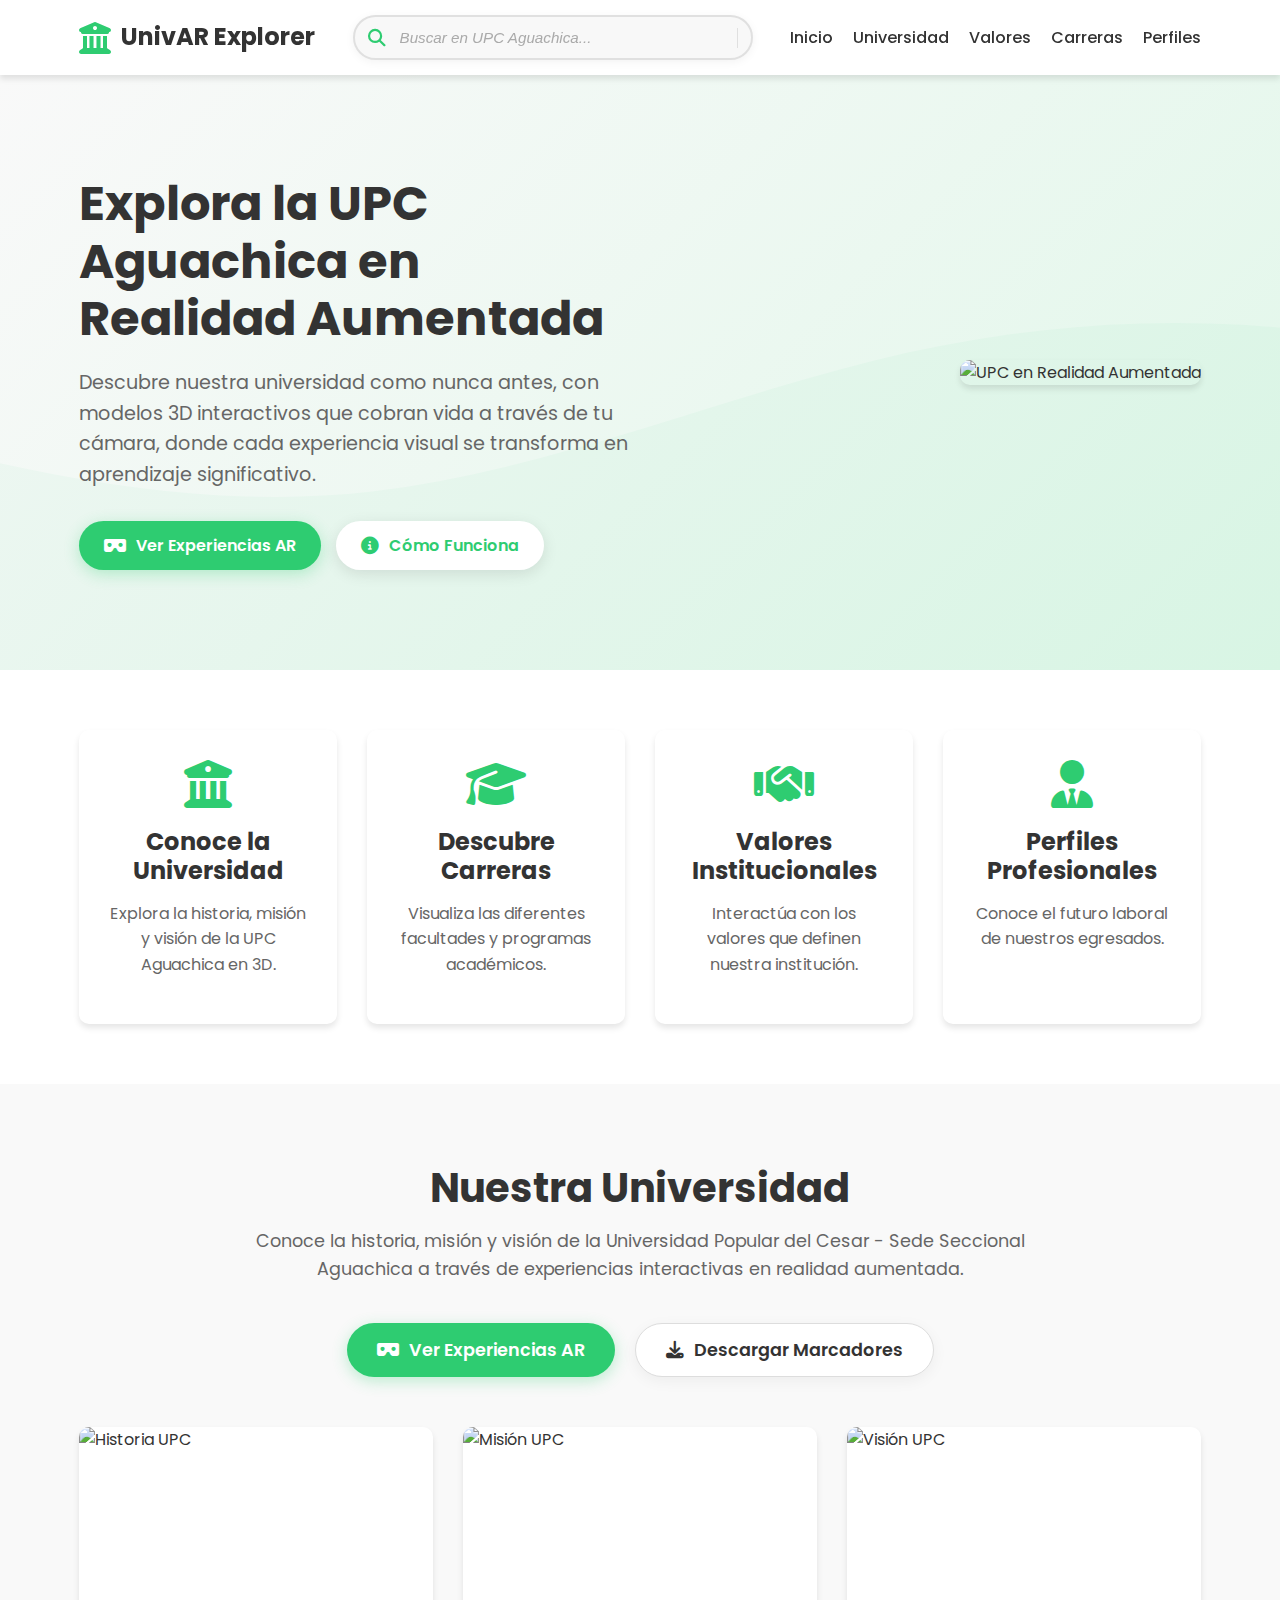
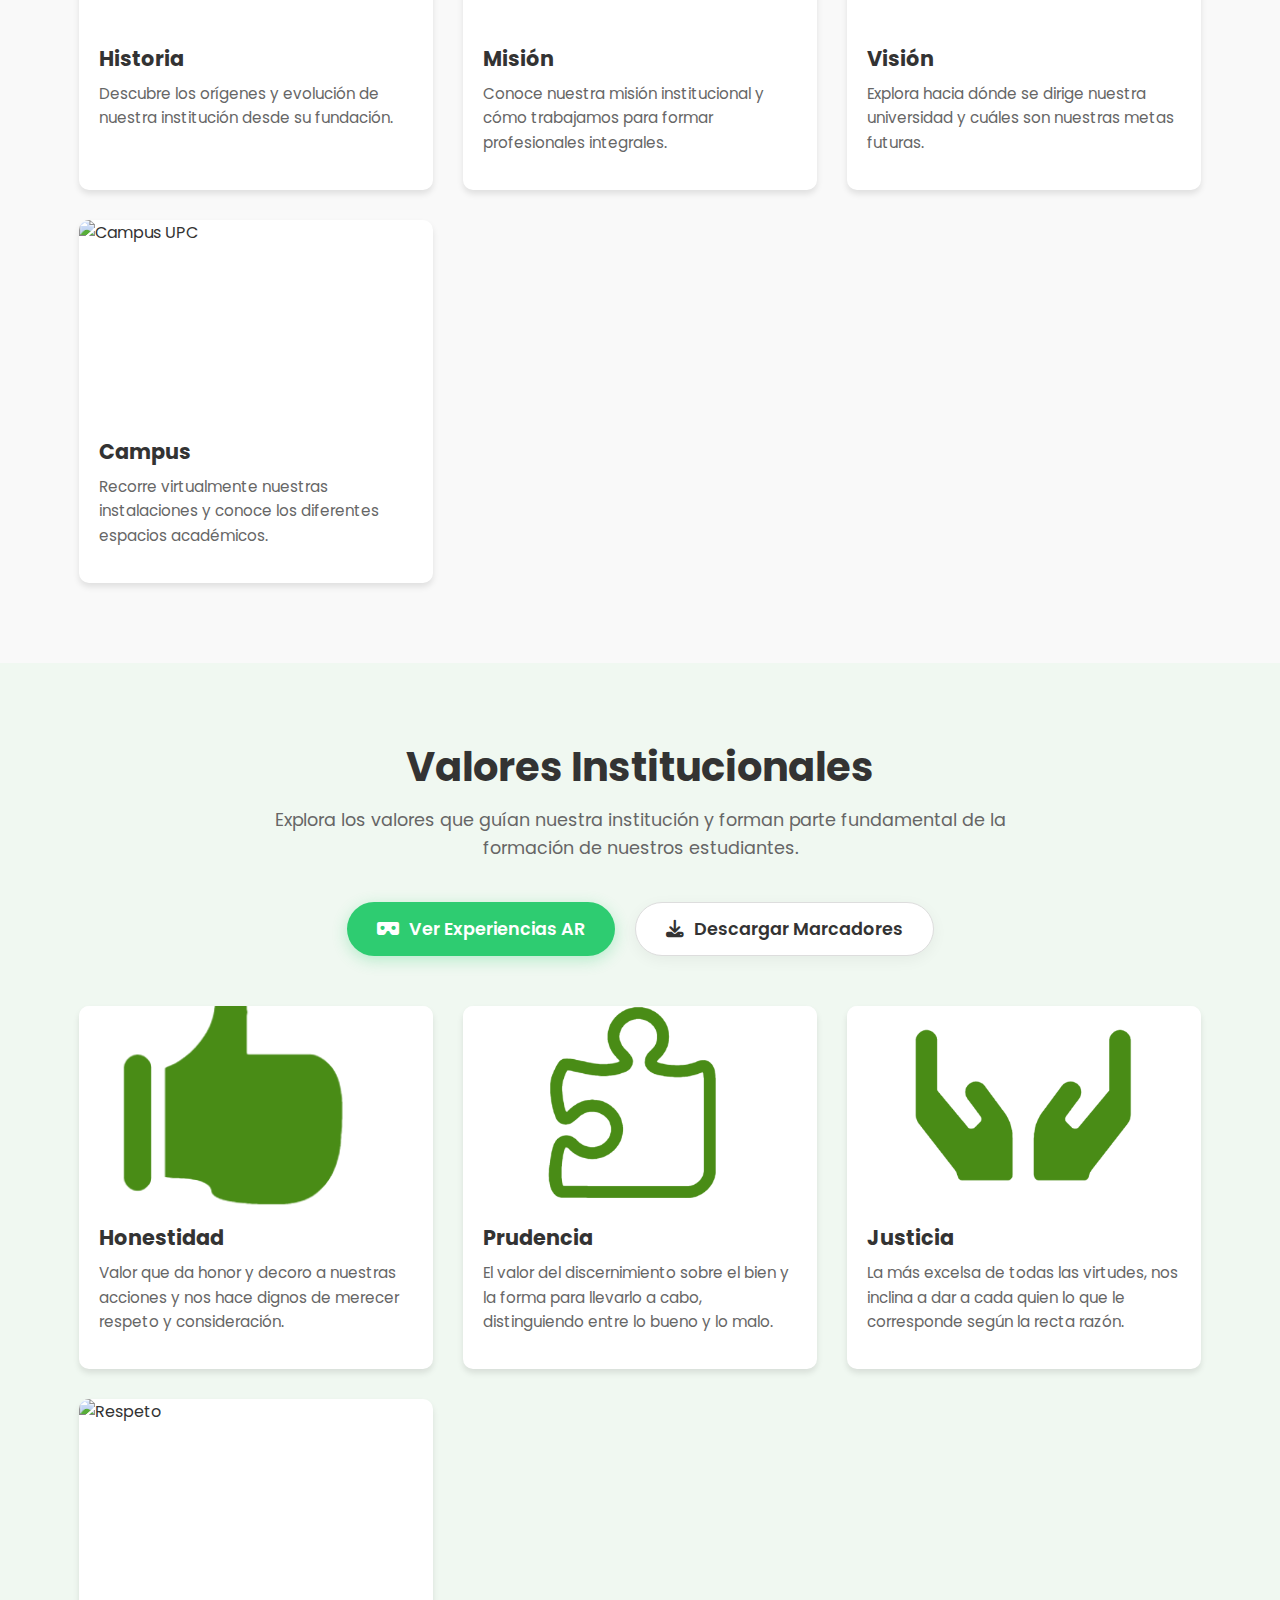
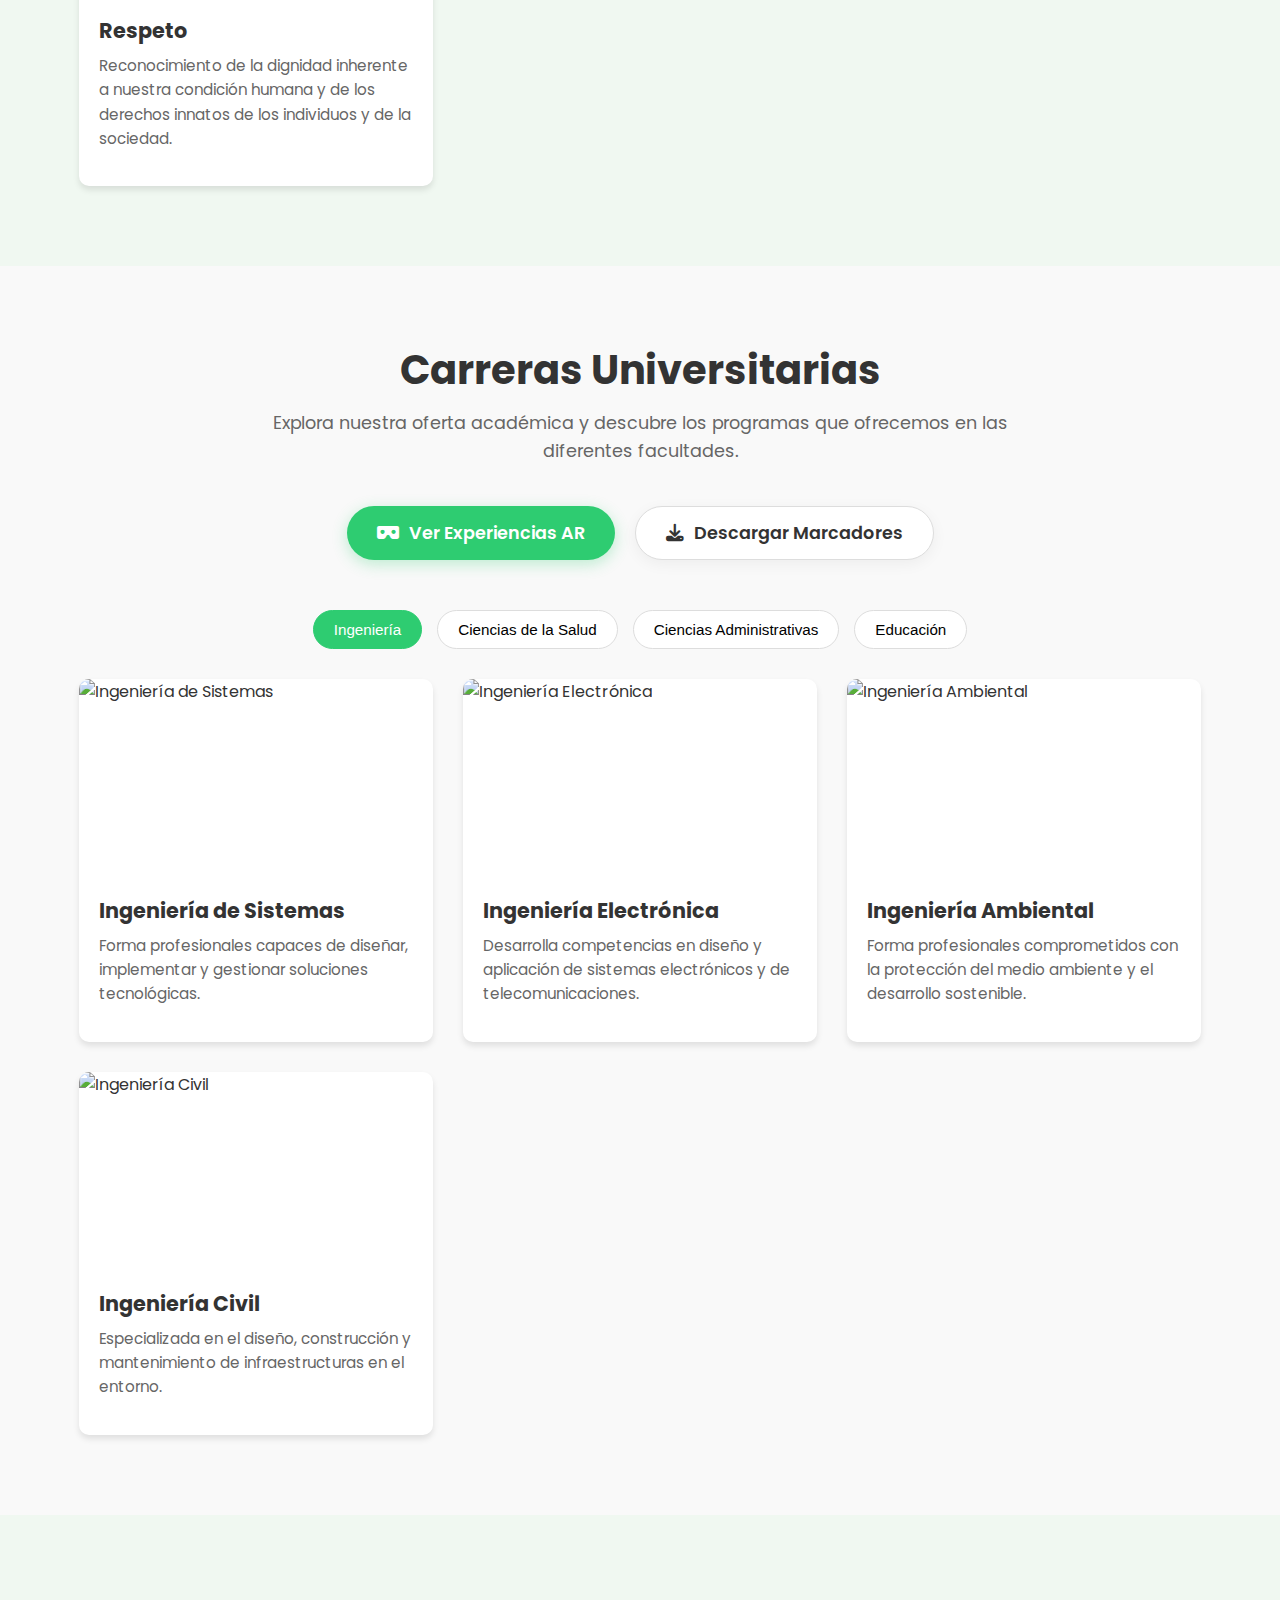
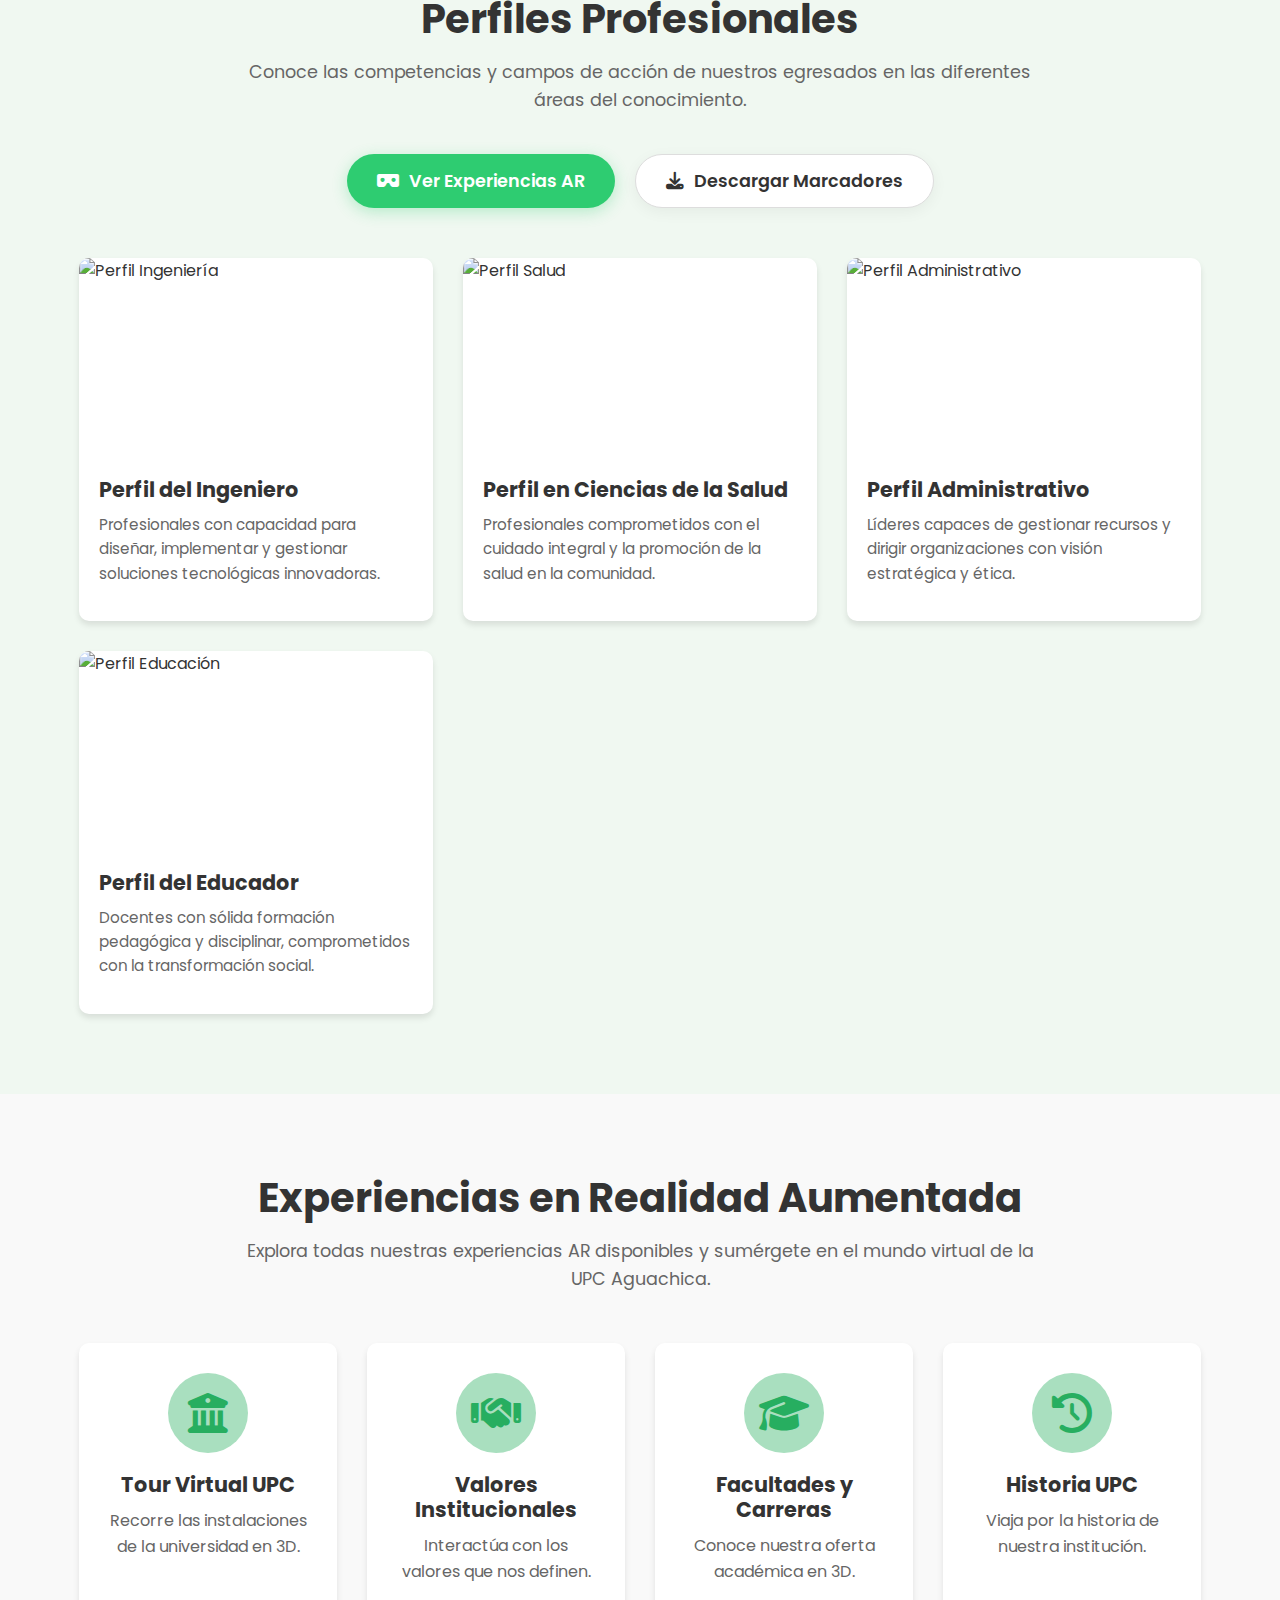
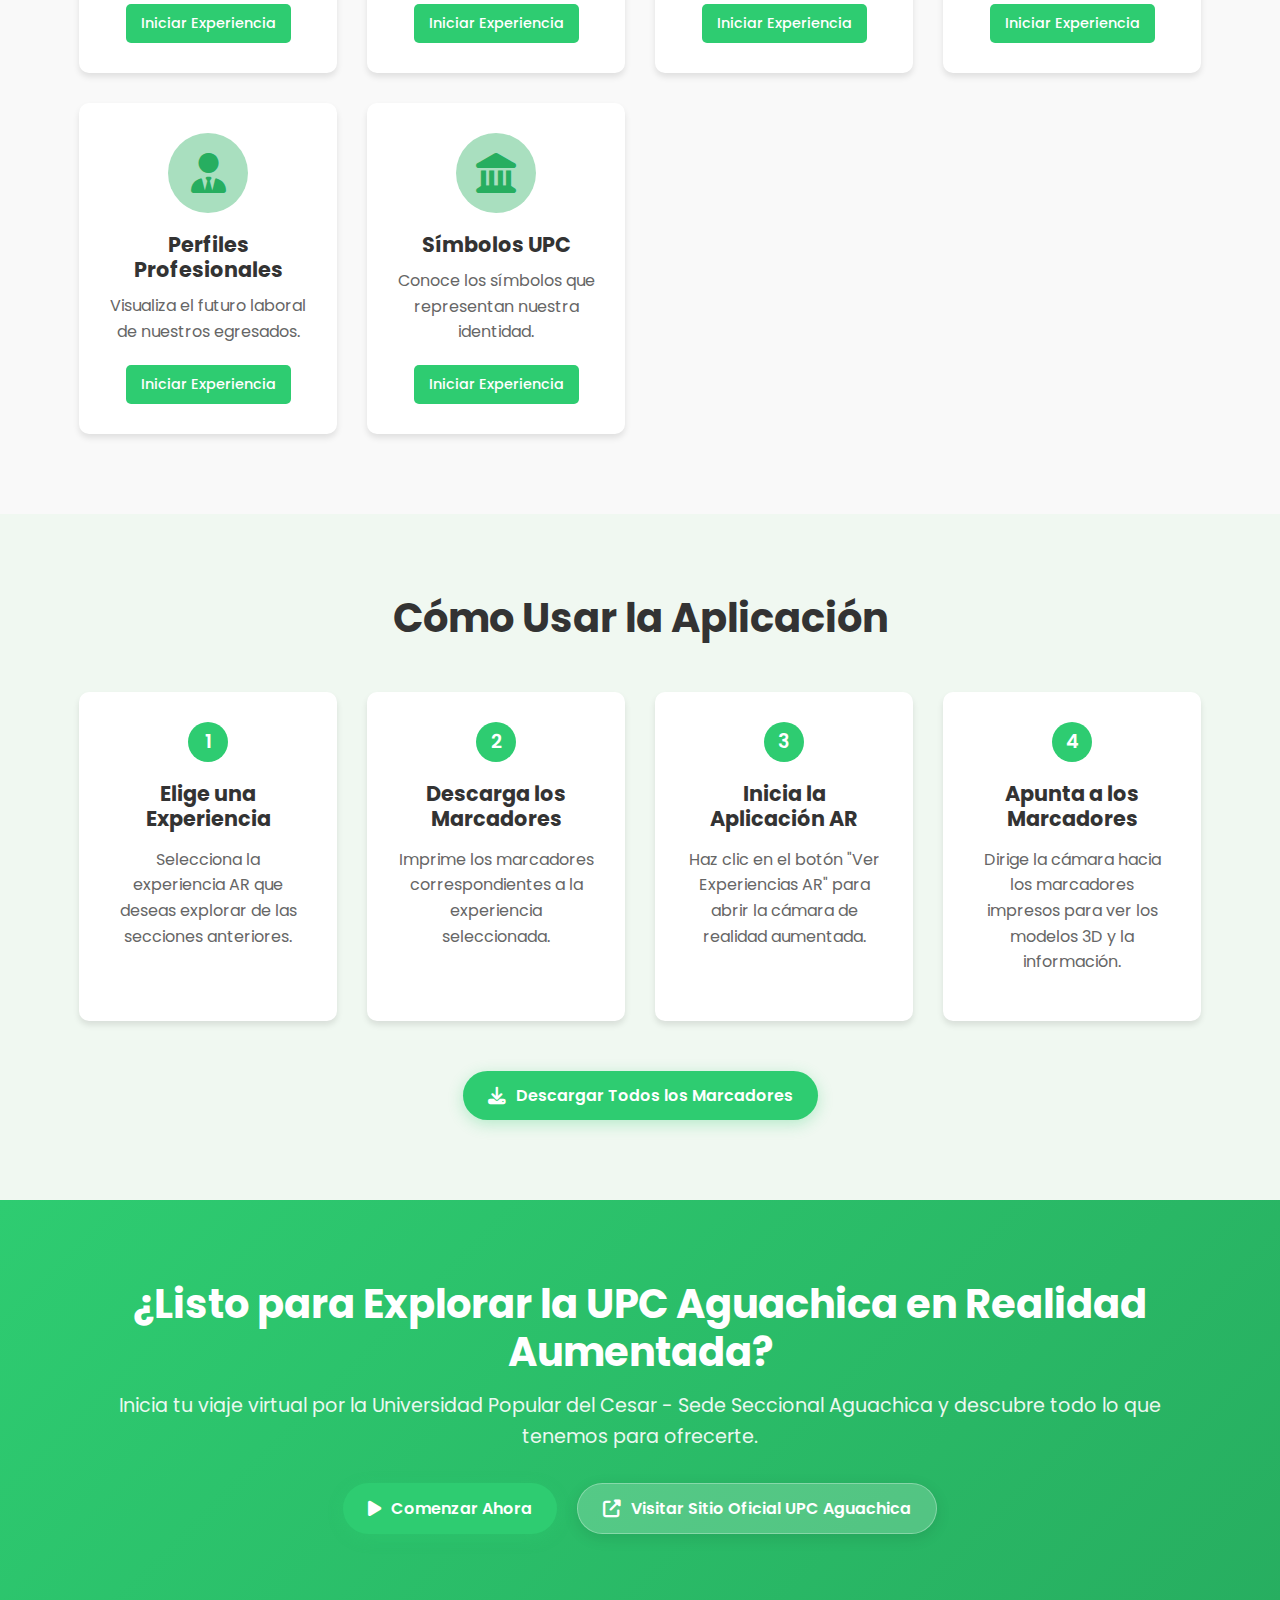
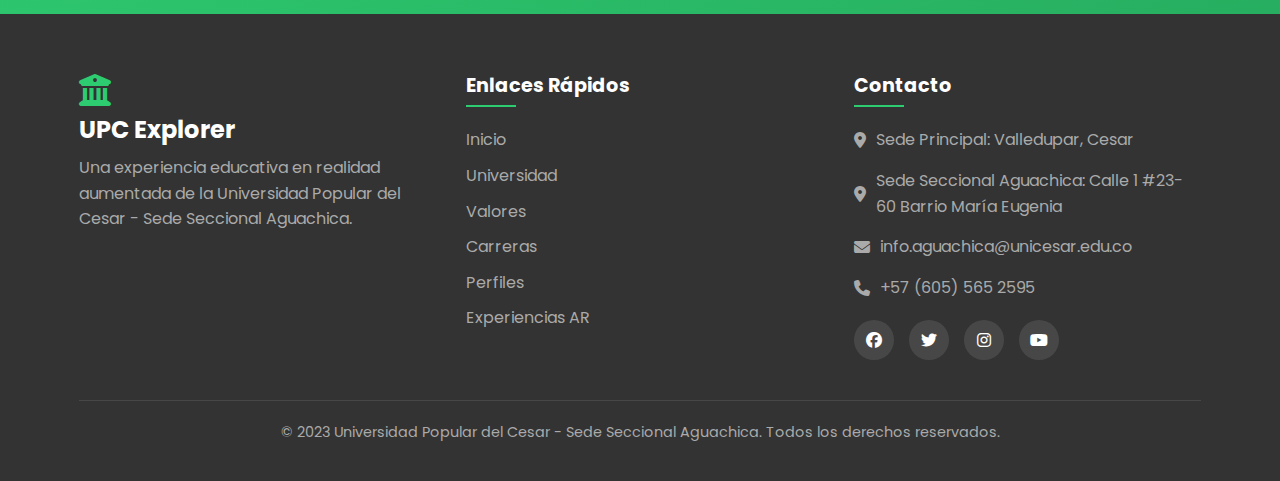
==== commit 199eaf98: "Update index.html" ====
--- a/index.html
+++ b/index.html
@@ -3,7 +3,7 @@
 <head>
   <meta charset="UTF-8">
   <meta name="viewport" content="width=device-width, initial-scale=1.0">
-  <title>UPC Explorer - Universidad Popular del Cesar Aguachica en Realidad Aumentada</title>
+  <title>UnivAR Explorer - Universidad Popular del Cesar Aguachica en Realidad Aumentada</title>
   <link rel="stylesheet" href="home-styles.css">
   <link rel="stylesheet" href="https://cdnjs.cloudflare.com/ajax/libs/font-awesome/6.4.0/css/all.min.css">
   <link rel="preconnect" href="https://fonts.googleapis.com">
@@ -17,7 +17,7 @@
           <div class="container">
               <div class="logo">
                   <i class="fas fa-university"></i>
-                  <h1>UPC Explorer</h1>
+                  <h1>UnivAR Explorer</h1>
               </div>
               <div class="search-container">
                   <form id="search-form">
@@ -45,7 +45,7 @@
           <div class="container">
               <div class="hero-content">
                   <h1>Explora la UPC Aguachica en Realidad Aumentada</h1>
-                  <p>Descubre la Universidad Popular del Cesar - Sede Seccional Aguachica como nunca antes, con modelos 3D interactivos que cobran vida a través de tu cámara.</p>
+                  <p>Descubre nuestra universidad como nunca antes, con modelos 3D interactivos que cobran vida a través de tu cámara, donde cada experiencia visual se transforma en aprendizaje significativo.</p>
                   <div class="hero-buttons">
                       <a href="#experiencias" class="cta-button">
                           <i class="fas fa-vr-cardboard"></i>
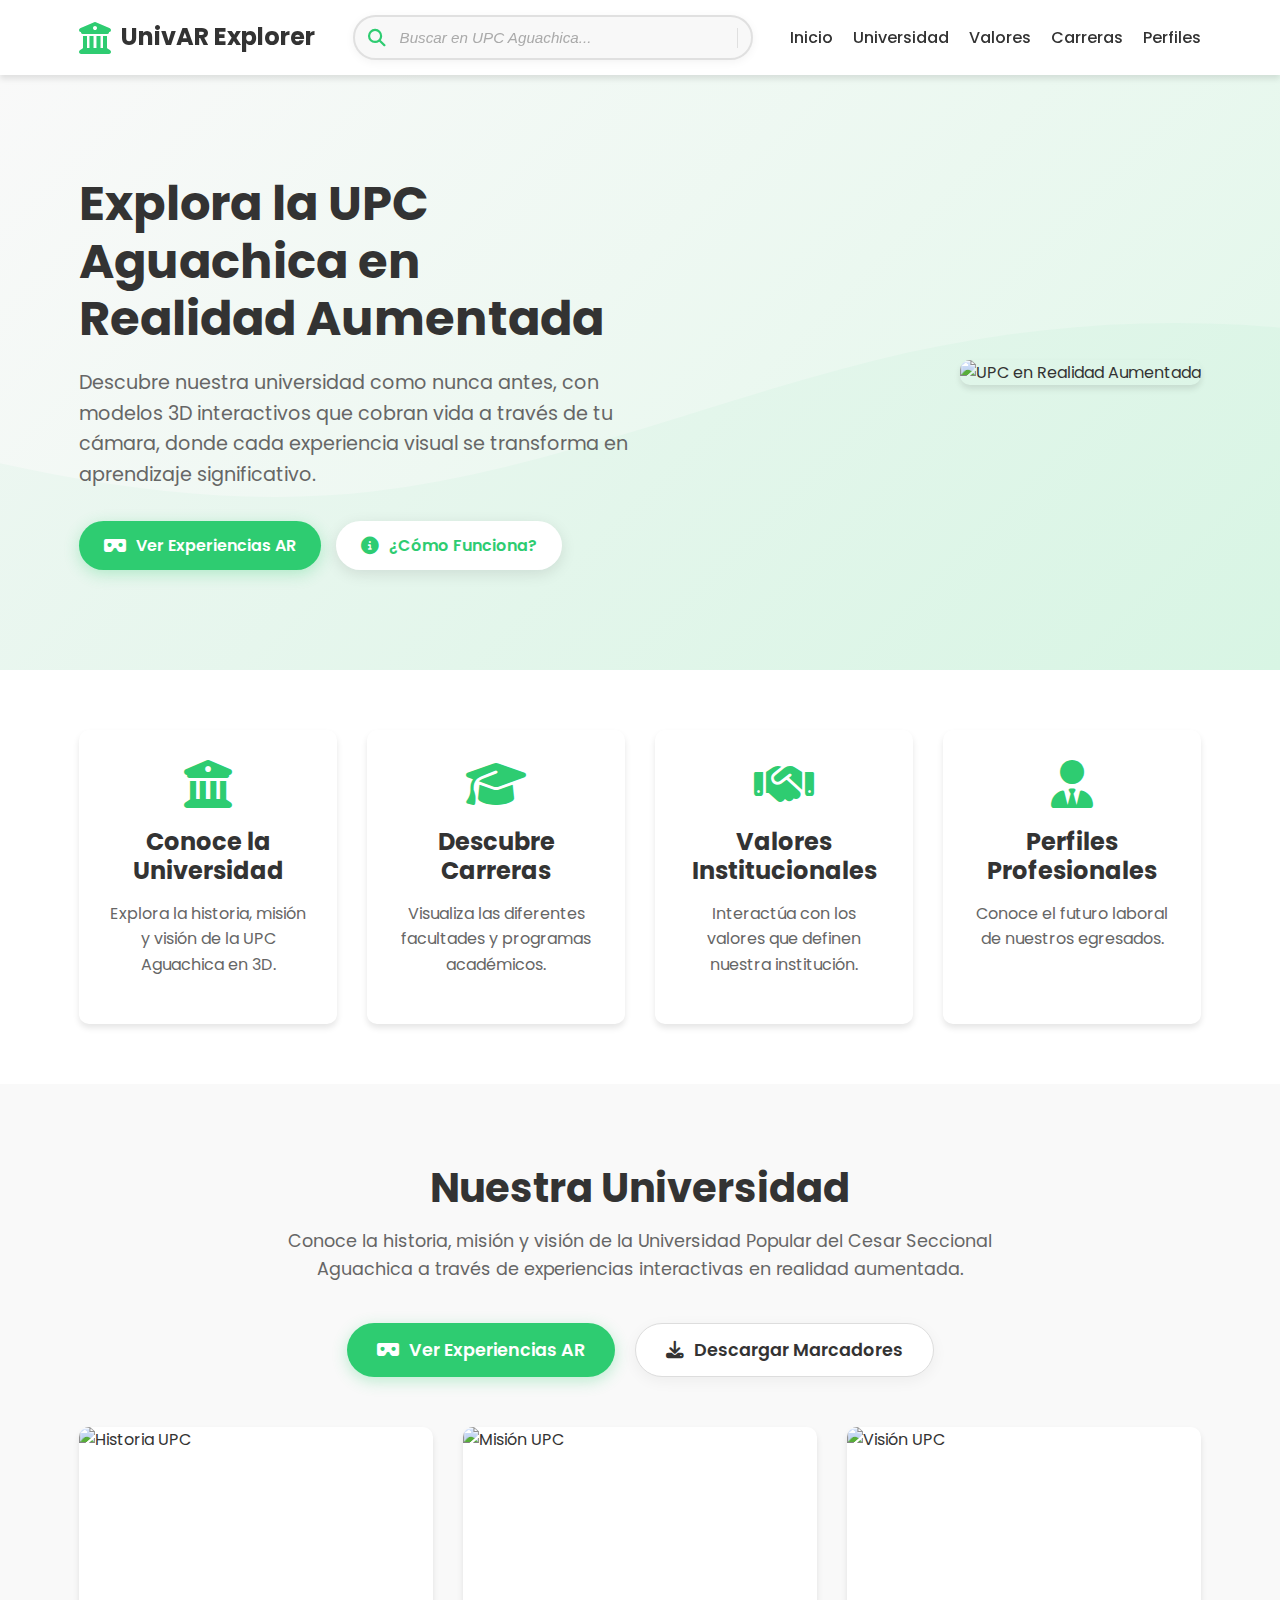
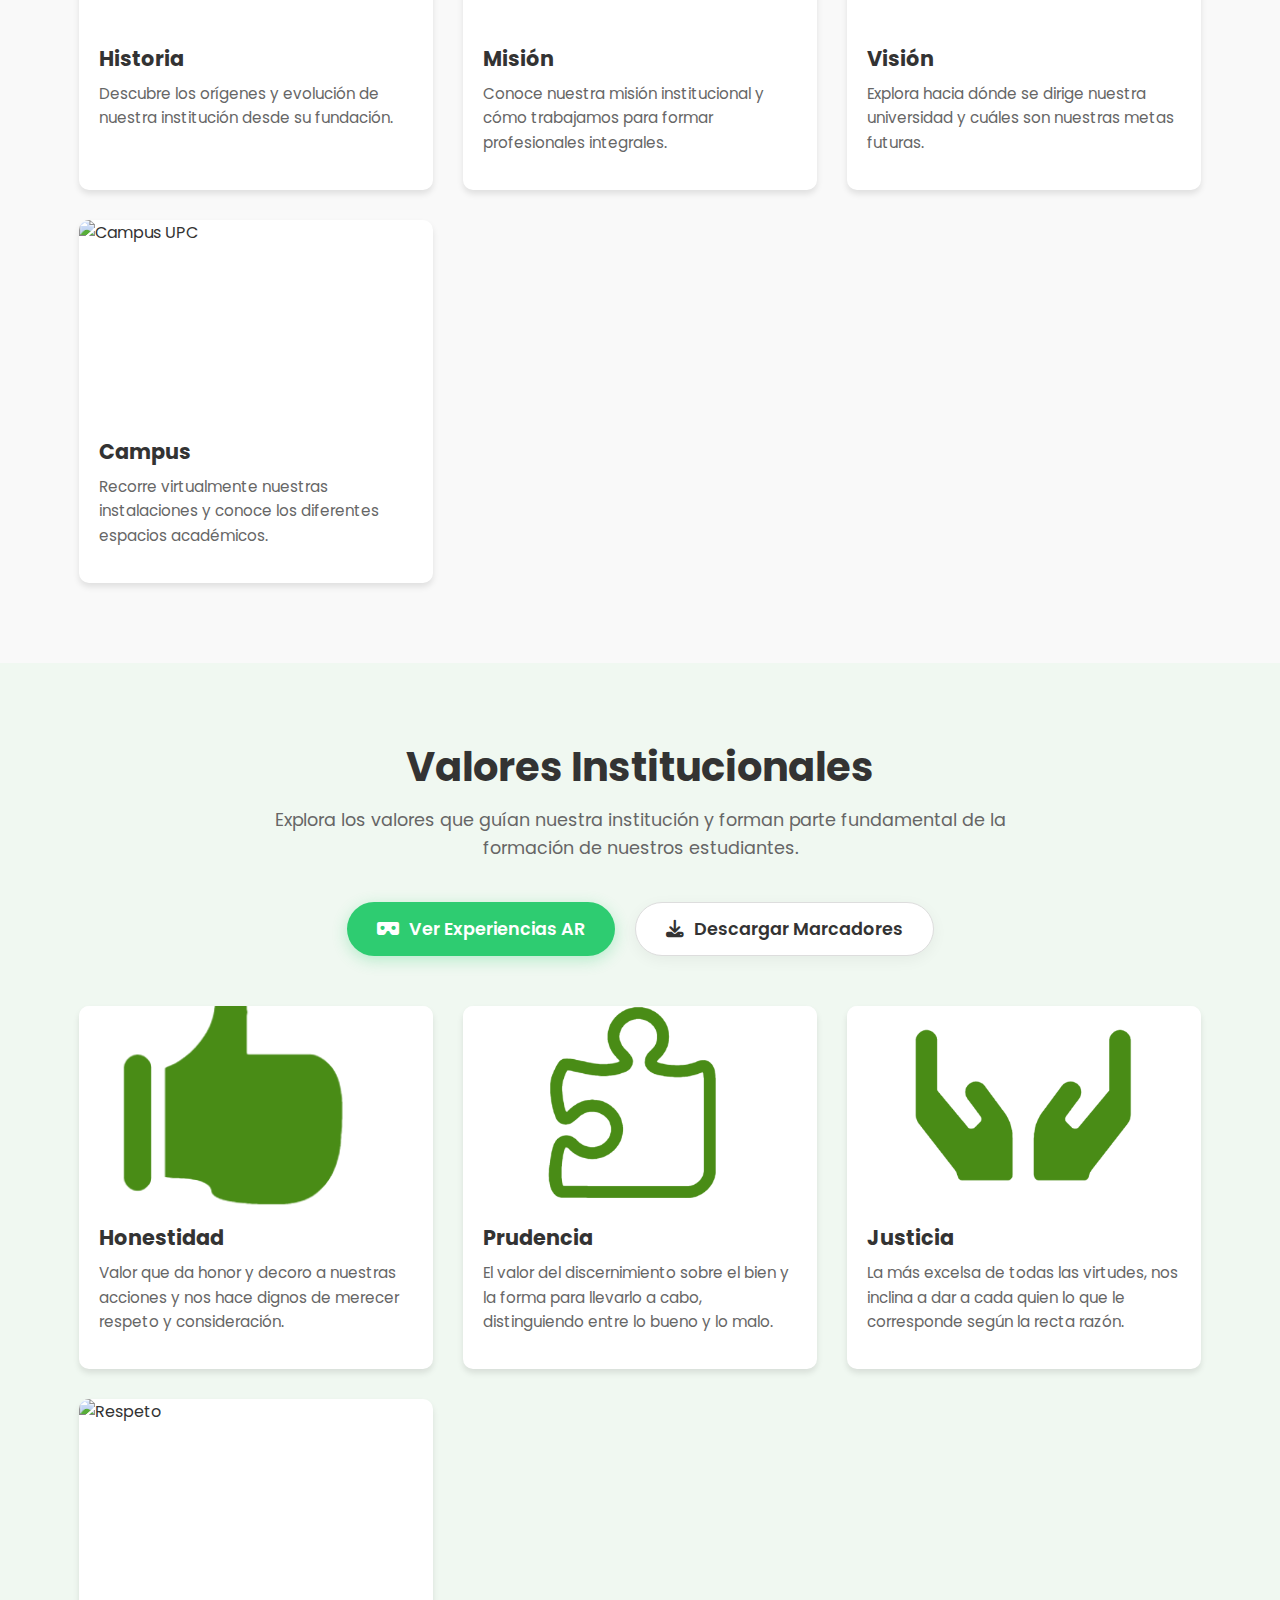
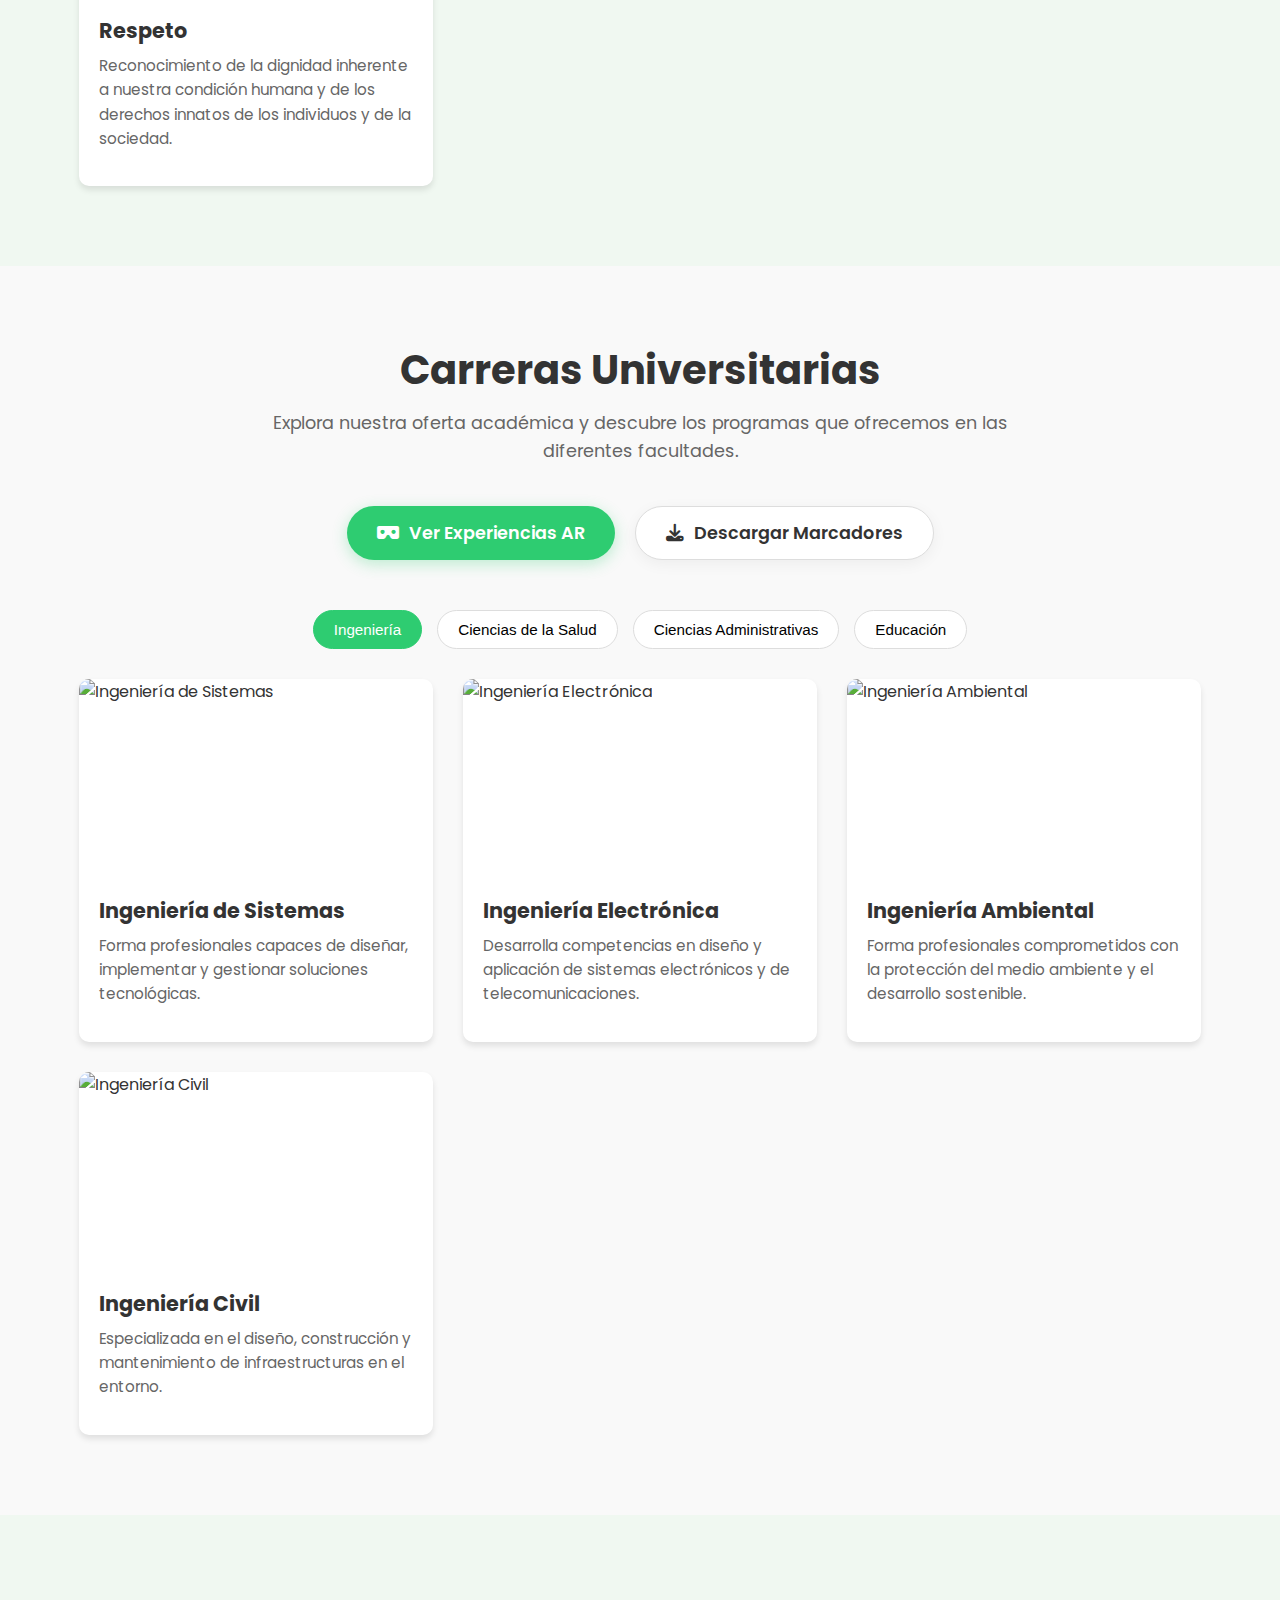
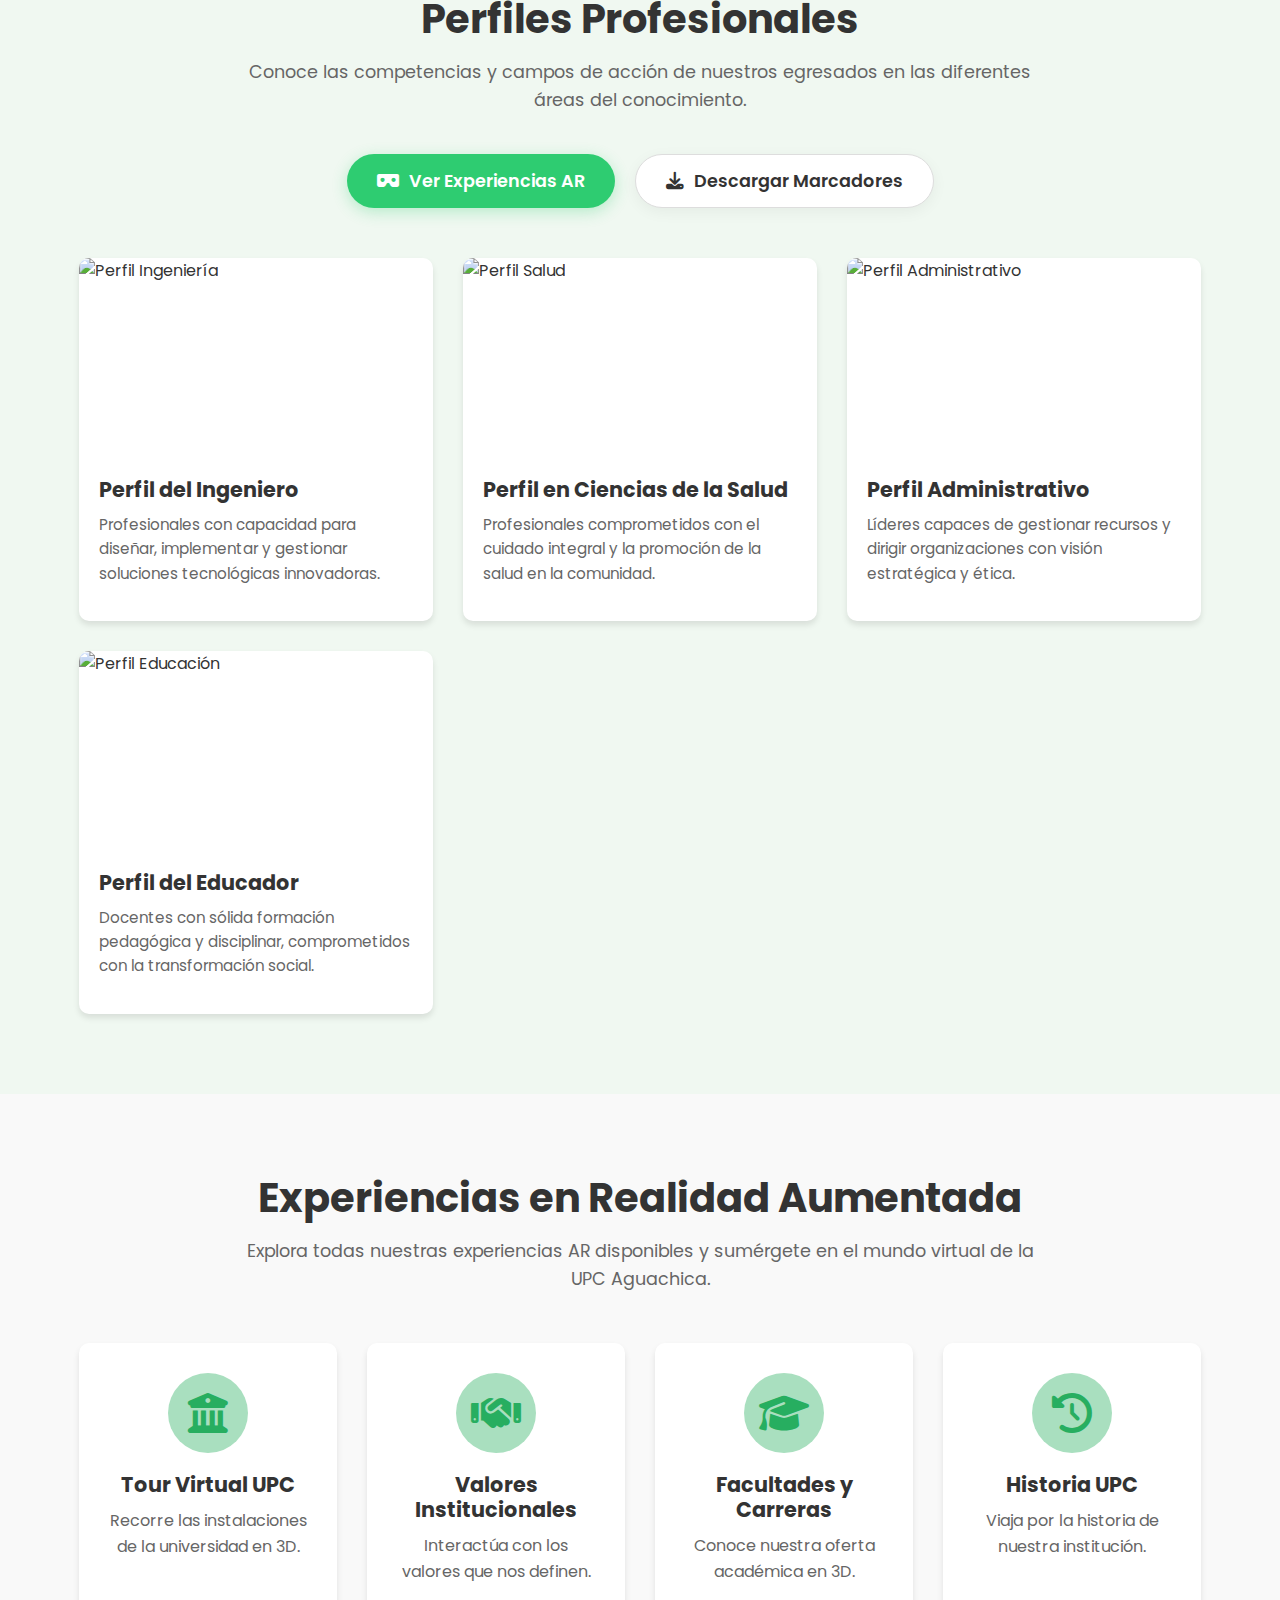
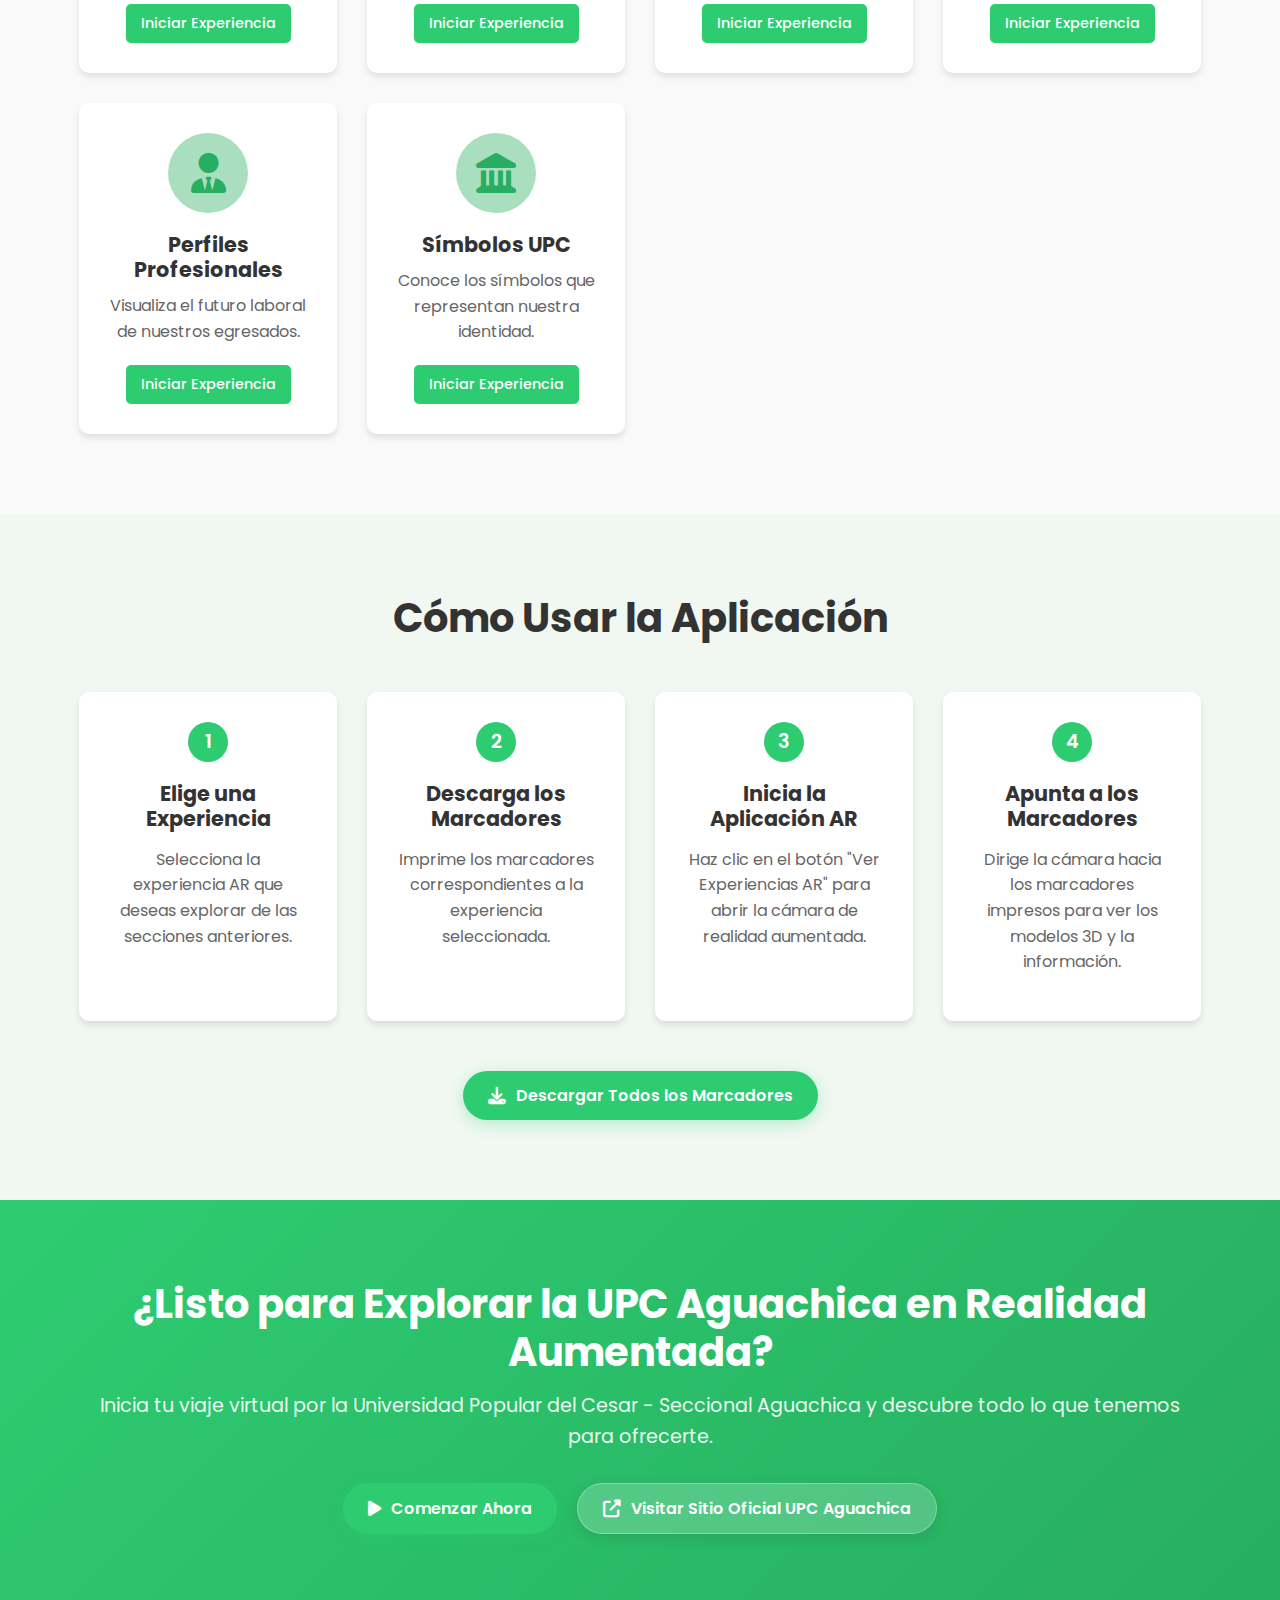
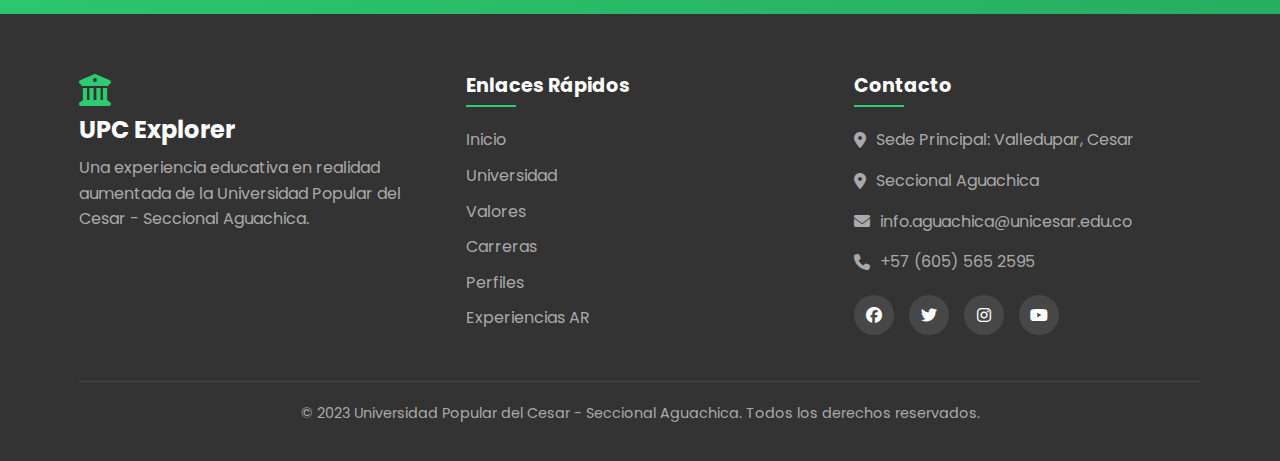
==== commit 6118939d: "Update index.html" ====
--- a/index.html
+++ b/index.html
@@ -53,7 +53,7 @@
                       </a>
                       <a href="#instrucciones" class="secondary-button">
                           <i class="fas fa-info-circle"></i>
-                          Cómo Funciona
+                          ¿Cómo Funciona?
                       </a>
                   </div>
               </div>
@@ -94,7 +94,7 @@
           <div class="container">
               <div class="section-header">
                   <h2>Nuestra Universidad</h2>
-                  <p class="section-description">Conoce la historia, misión y visión de la Universidad Popular del Cesar - Sede Seccional Aguachica a través de experiencias interactivas en realidad aumentada.</p>
+                  <p class="section-description">Conoce la historia, misión y visión de la Universidad Popular del Cesar Seccional Aguachica a través de experiencias interactivas en realidad aumentada.</p>
                   <div class="section-actions">
                       <a href="ar-viewer-universidad.html" class="section-button ar-button">
                           <i class="fas fa-vr-cardboard"></i>
@@ -530,13 +530,13 @@
       <section class="cta">
           <div class="container">
               <h2>¿Listo para Explorar la UPC Aguachica en Realidad Aumentada?</h2>
-              <p>Inicia tu viaje virtual por la Universidad Popular del Cesar - Sede Seccional Aguachica y descubre todo lo que tenemos para ofrecerte.</p>
+              <p>Inicia tu viaje virtual por la Universidad Popular del Cesar - Seccional Aguachica y descubre todo lo que tenemos para ofrecerte.</p>
               <div class="cta-buttons">
                   <a href="#experiencias" class="cta-button pulse">
                       <i class="fas fa-play"></i>
                       Comenzar Ahora
                   </a>
-                  <a href="https://www.unicesar.edu.co/index.php/es/aguachica" target="_blank" class="secondary-button">
+                  <a href="https://www.unicesar.edu.co" target="_blank" class="secondary-button">
                       <i class="fas fa-external-link-alt"></i>
                       Visitar Sitio Oficial UPC Aguachica
                   </a>
@@ -551,7 +551,7 @@
                   <div class="footer-logo">
                       <i class="fas fa-university"></i>
                       <h3>UPC Explorer</h3>
-                      <p>Una experiencia educativa en realidad aumentada de la Universidad Popular del Cesar - Sede Seccional Aguachica.</p>
+                      <p>Una experiencia educativa en realidad aumentada de la Universidad Popular del Cesar - Seccional Aguachica.</p>
                   </div>
                   <div class="footer-links">
                       <h4>Enlaces Rápidos</h4>
@@ -567,7 +567,7 @@
                   <div class="footer-contact">
                       <h4>Contacto</h4>
                       <p><i class="fas fa-map-marker-alt"></i> Sede Principal: Valledupar, Cesar</p>
-                      <p><i class="fas fa-map-marker-alt"></i> Sede Seccional Aguachica: Calle 1 #23-60 Barrio María Eugenia</p>
+                      <p><i class="fas fa-map-marker-alt"></i> Seccional Aguachica</p>
                       <p><i class="fas fa-envelope"></i> info.aguachica@unicesar.edu.co</p>
                       <p><i class="fas fa-phone"></i> +57 (605) 565 2595</p>
                       <div class="social-icons">
@@ -579,7 +579,7 @@
                   </div>
               </div>
               <div class="footer-bottom">
-                  <p>&copy; 2023 Universidad Popular del Cesar - Sede Seccional Aguachica. Todos los derechos reservados.</p>
+                  <p>&copy; 2023 Universidad Popular del Cesar - Seccional Aguachica. Todos los derechos reservados.</p>
               </div>
           </div>
       </footer>
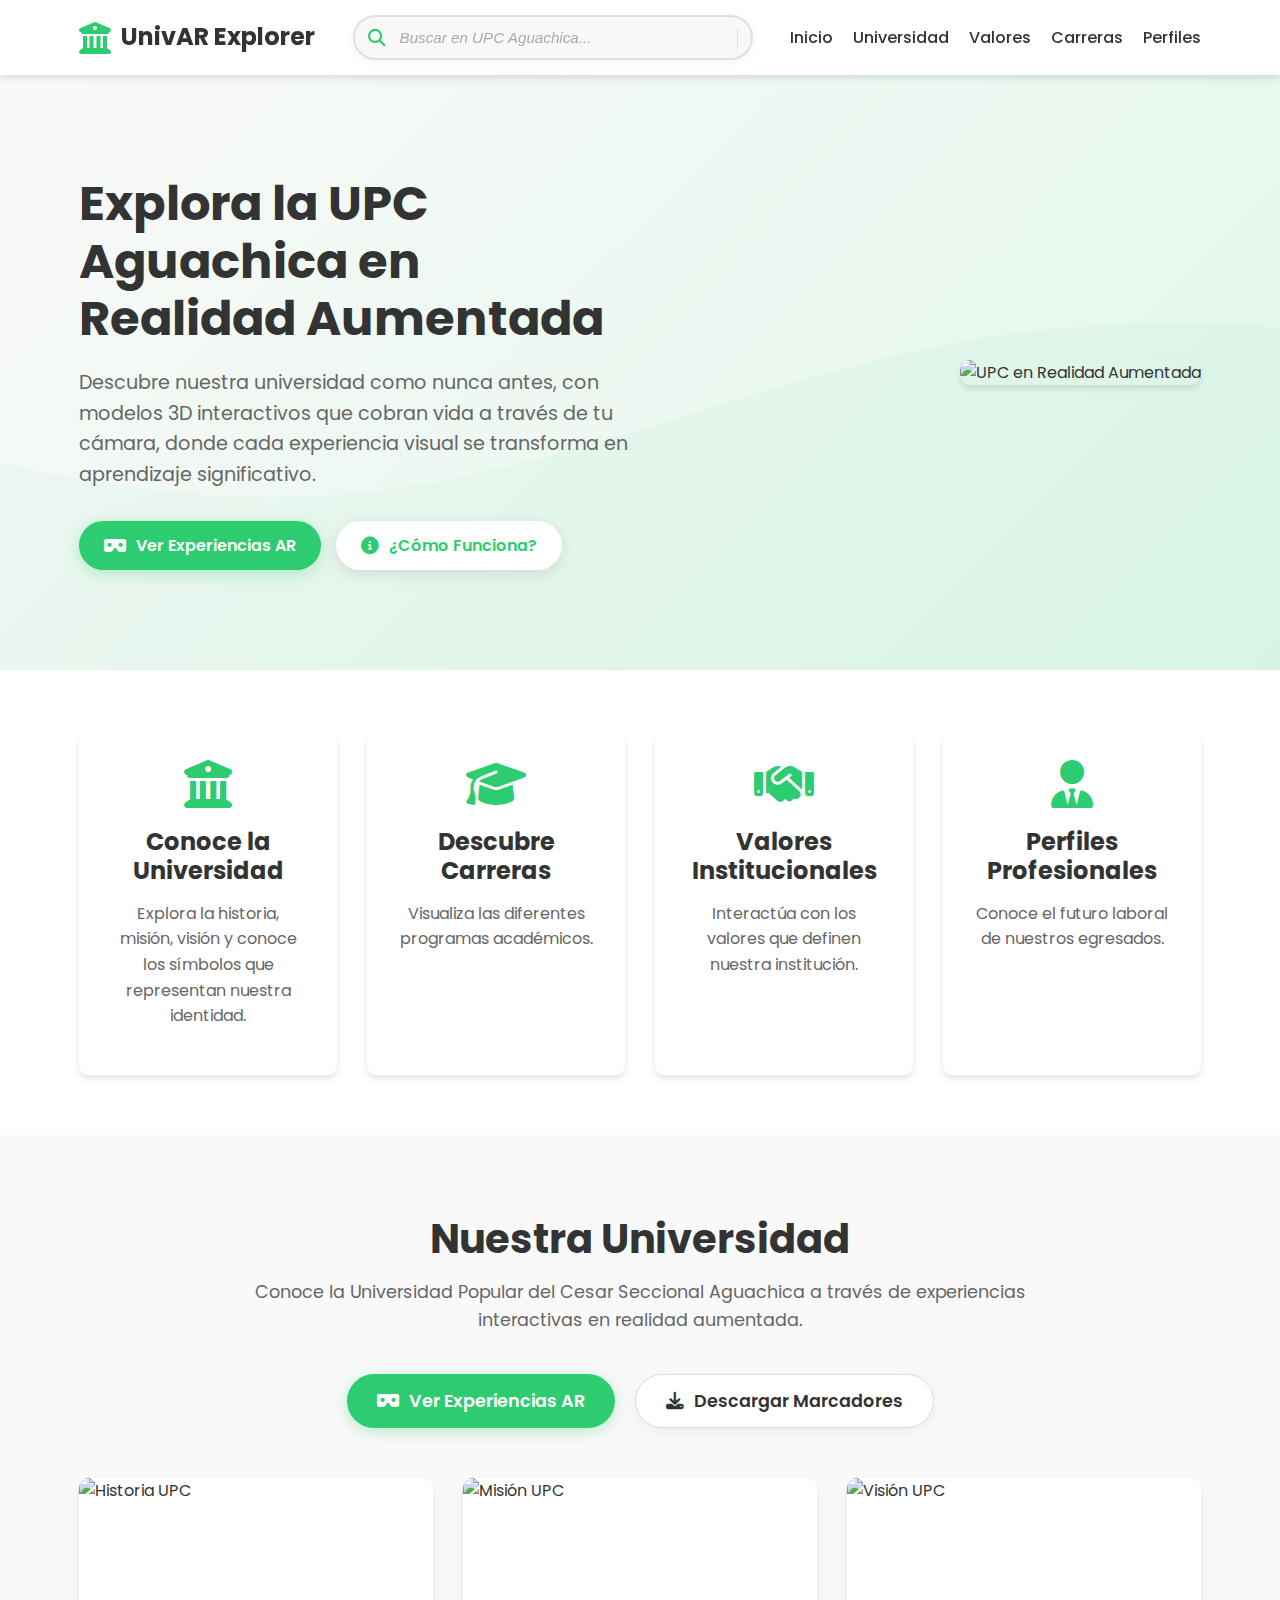
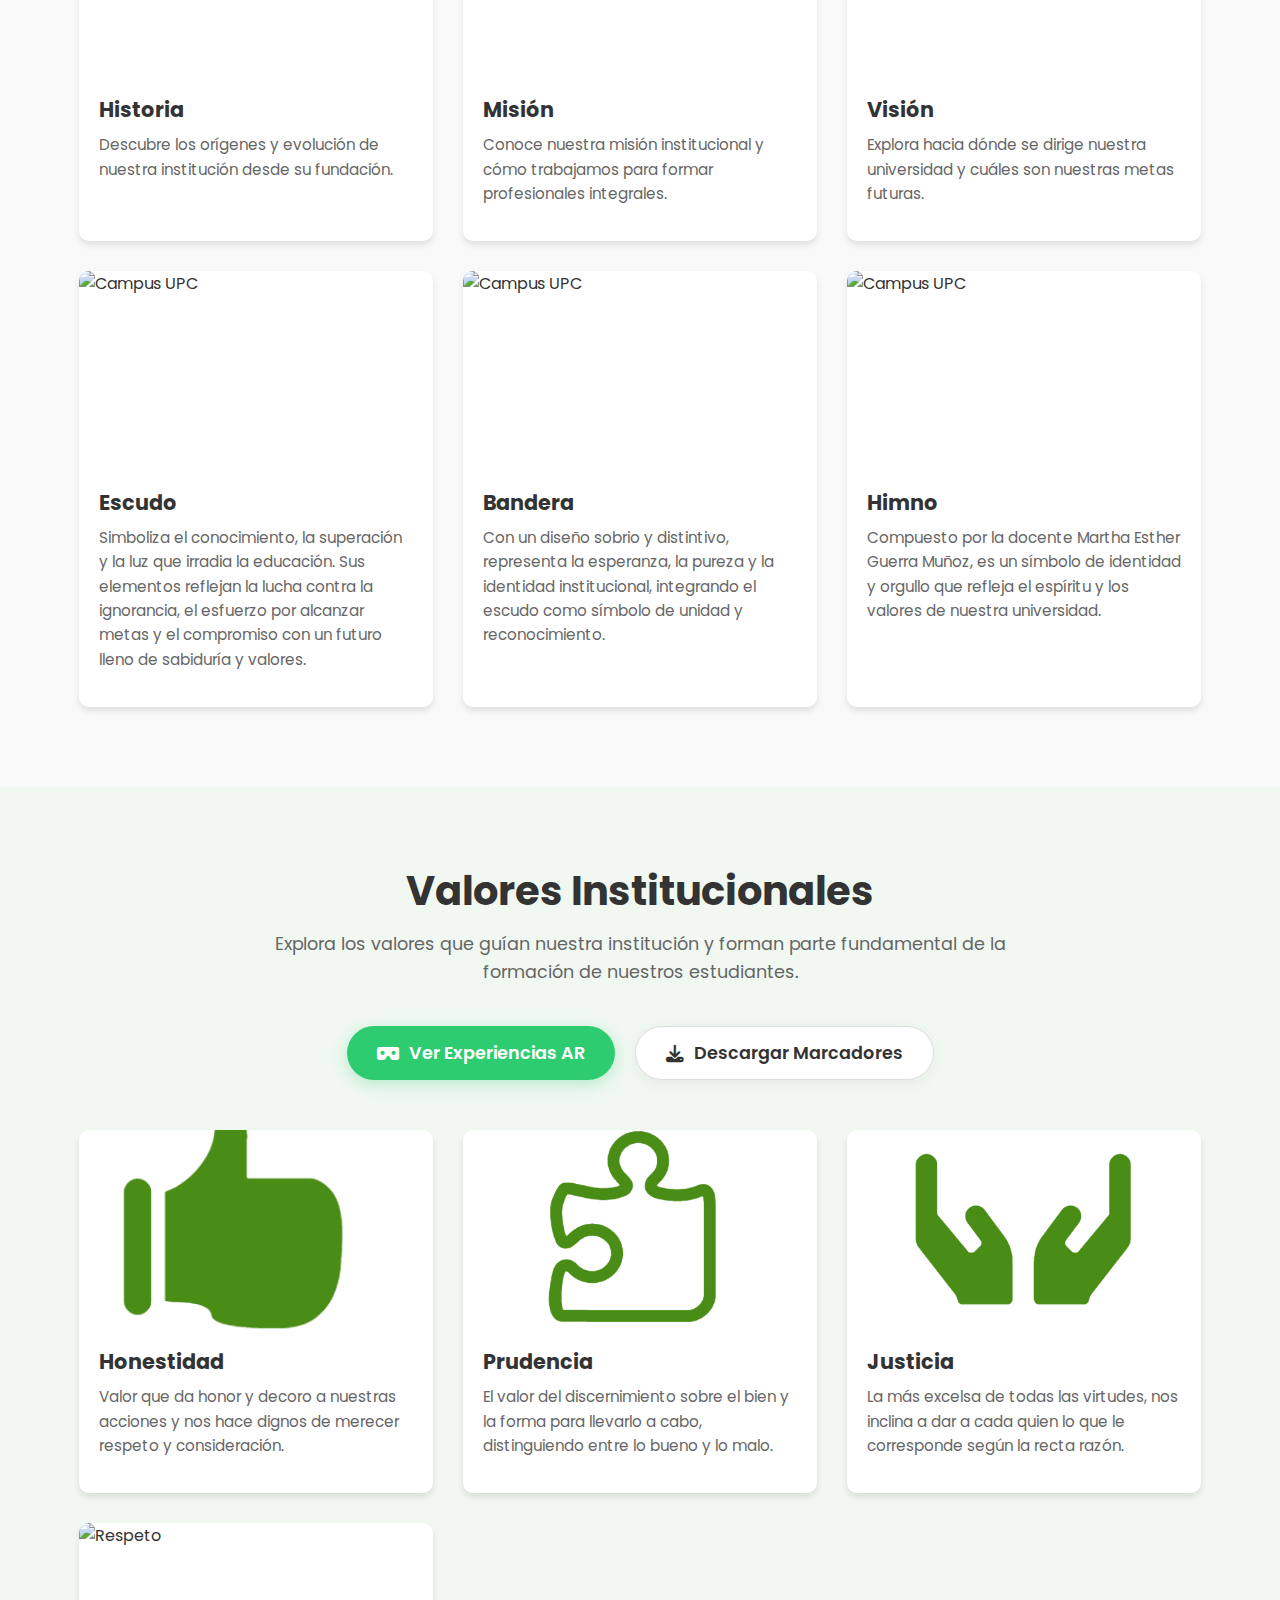
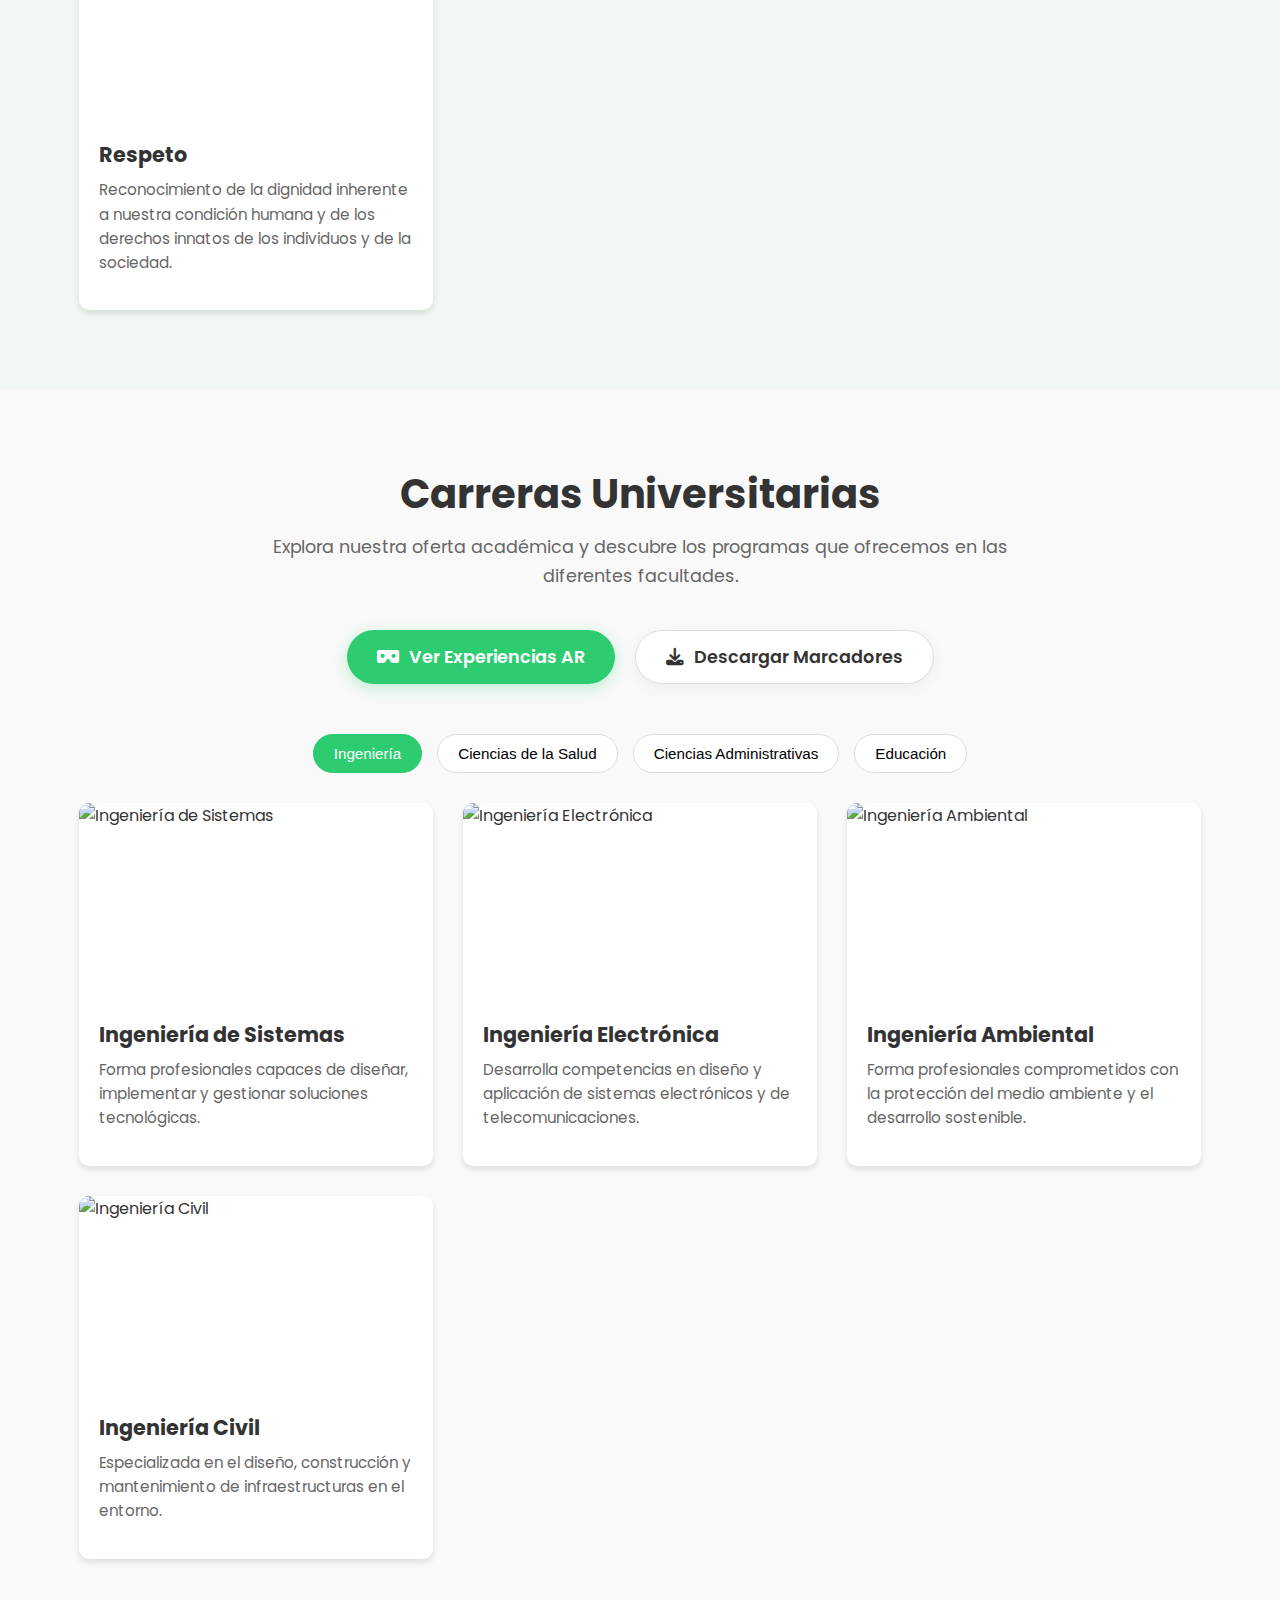
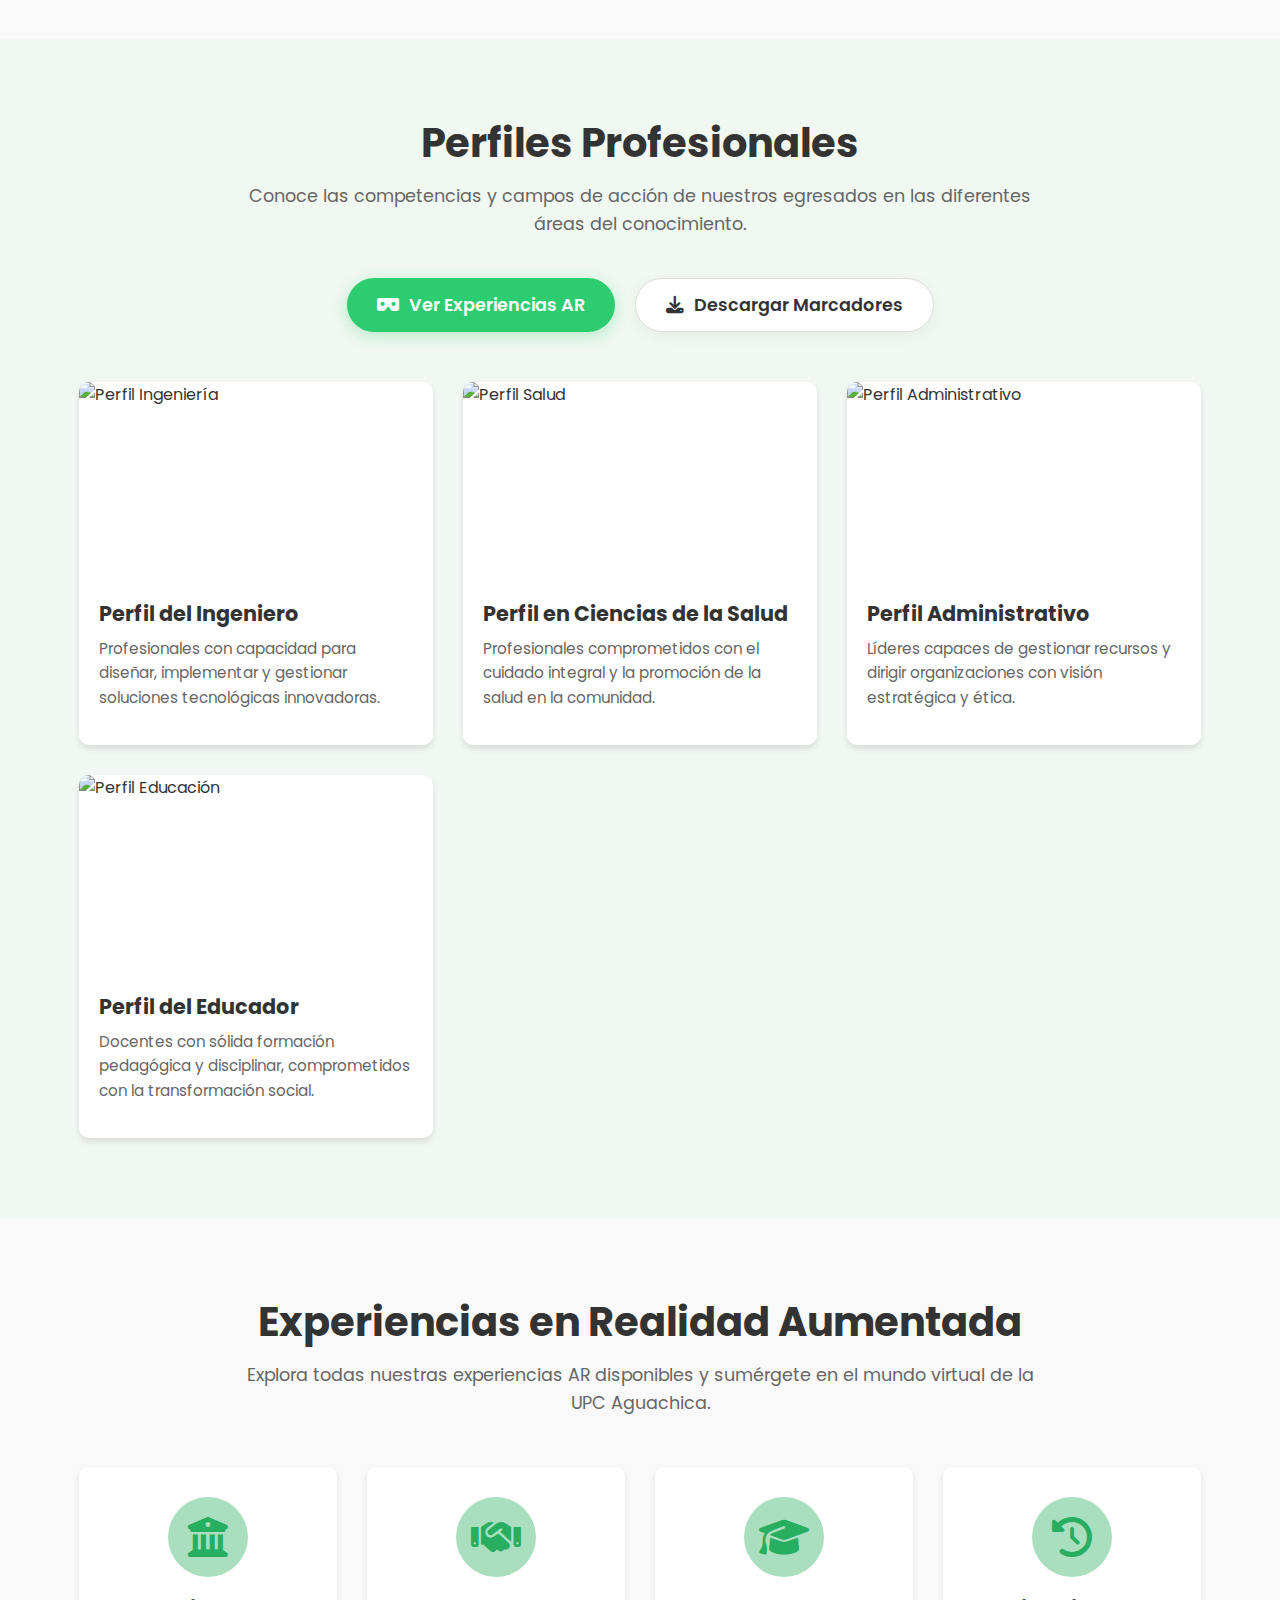
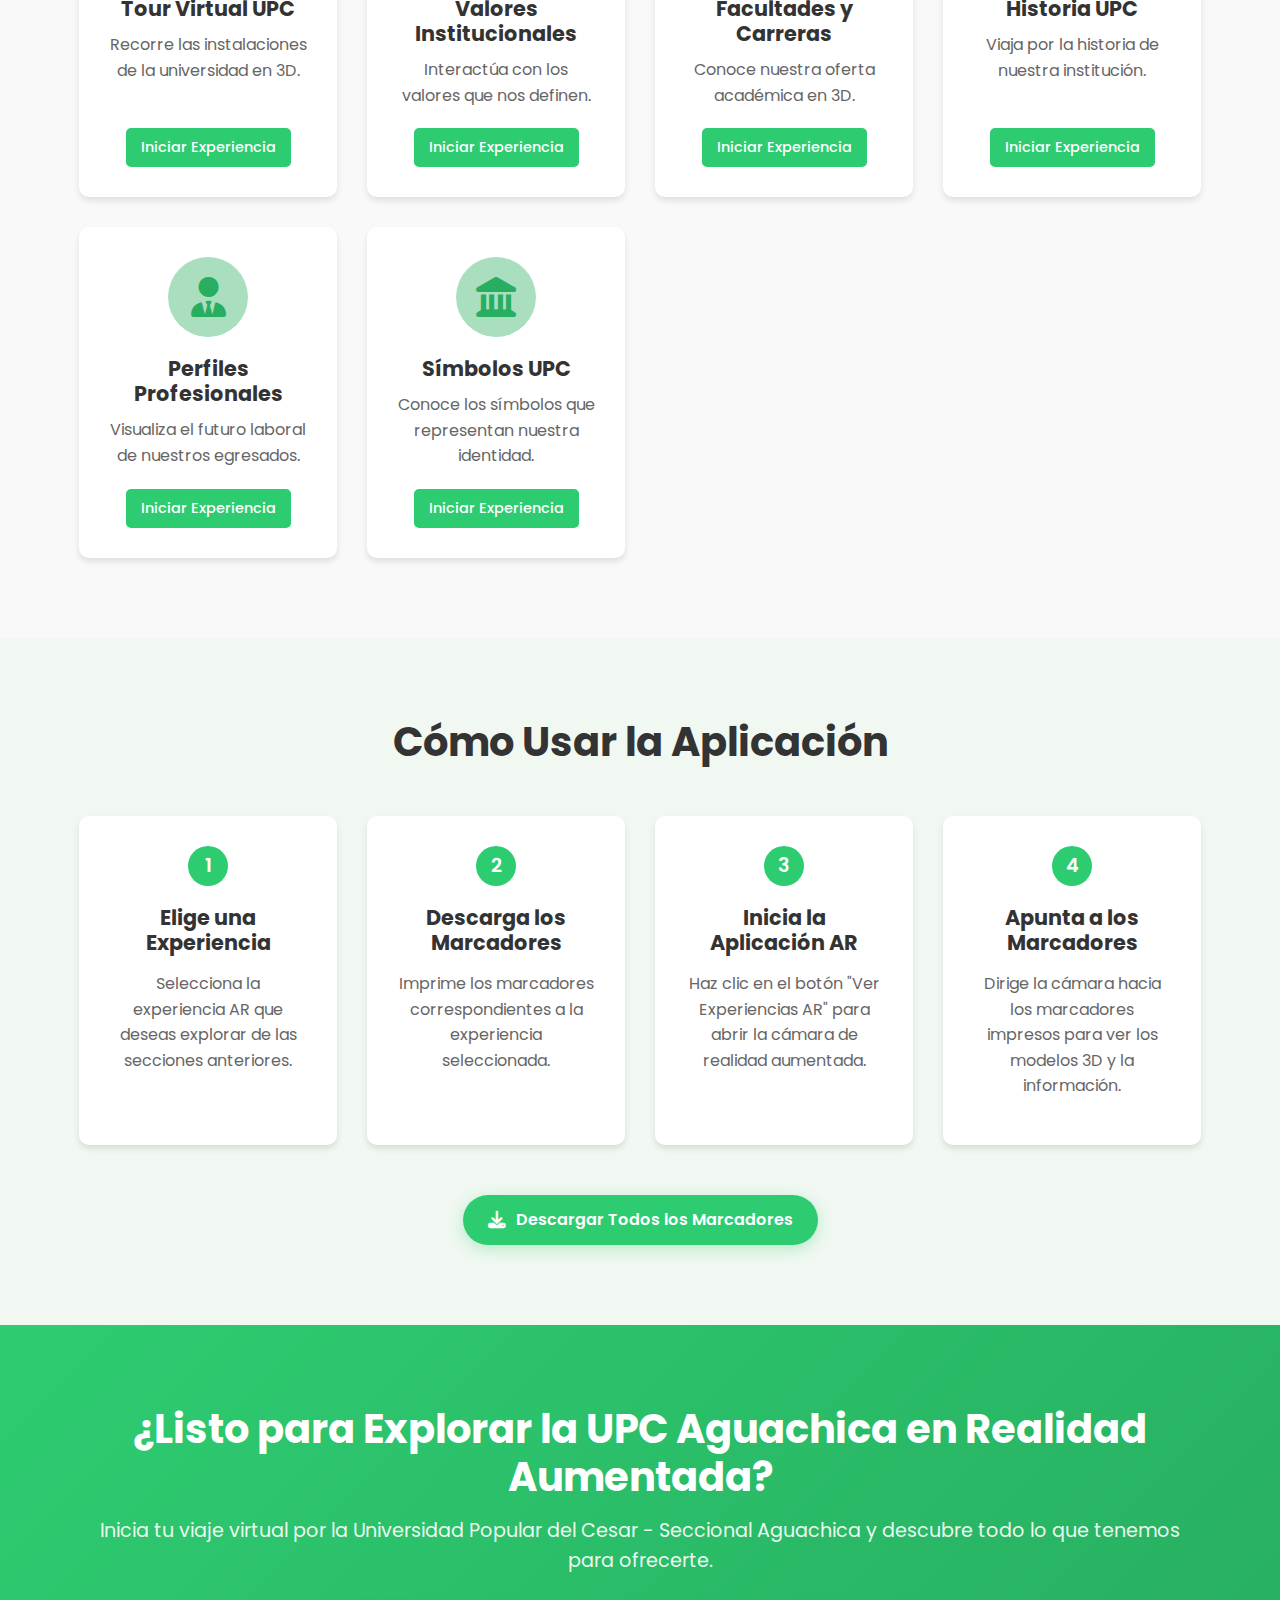
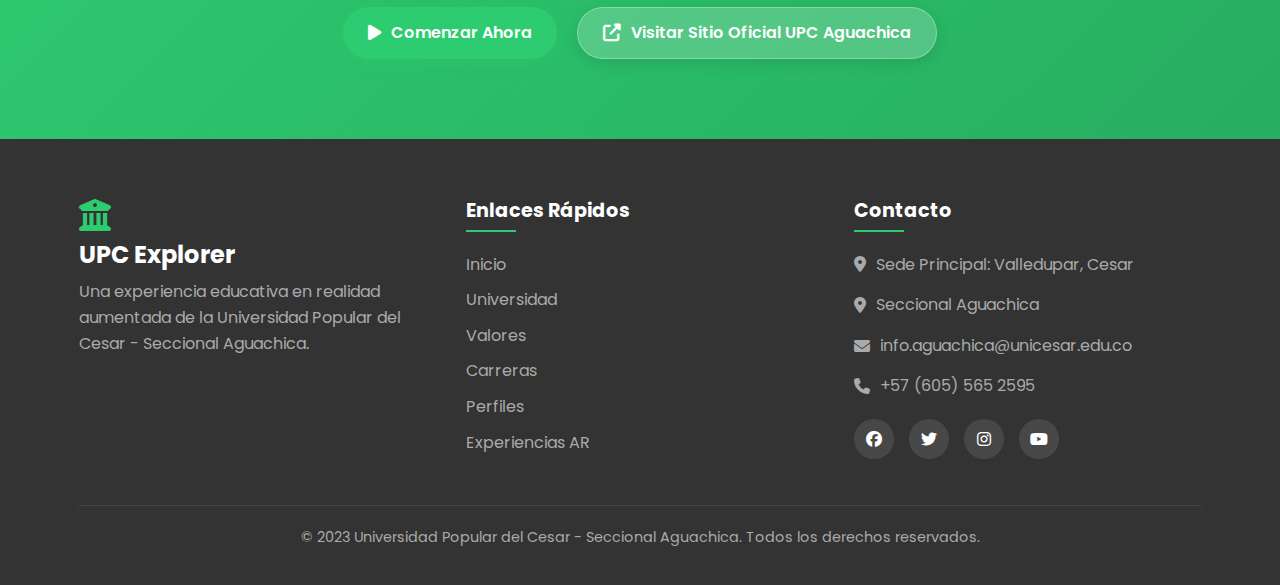
==== commit 14cbe546: "Update index.html" ====
--- a/index.html
+++ b/index.html
@@ -69,12 +69,12 @@
               <div class="feature-card">
                   <i class="fas fa-university"></i>
                   <h3>Conoce la Universidad</h3>
-                  <p>Explora la historia, misión y visión de la UPC Aguachica en 3D.</p>
+                  <p>Explora la historia, misión, visión y conoce los símbolos que representan nuestra identidad.</p>
               </div>
               <div class="feature-card">
                   <i class="fas fa-graduation-cap"></i>
                   <h3>Descubre Carreras</h3>
-                  <p>Visualiza las diferentes facultades y programas académicos.</p>
+                  <p>Visualiza las diferentes programas académicos.</p>
               </div>
               <div class="feature-card">
                   <i class="fas fa-handshake"></i>
@@ -94,7 +94,7 @@
           <div class="container">
               <div class="section-header">
                   <h2>Nuestra Universidad</h2>
-                  <p class="section-description">Conoce la historia, misión y visión de la Universidad Popular del Cesar Seccional Aguachica a través de experiencias interactivas en realidad aumentada.</p>
+                  <p class="section-description">Conoce la Universidad Popular del Cesar Seccional Aguachica a través de experiencias interactivas en realidad aumentada.</p>
                   <div class="section-actions">
                       <a href="ar-viewer-universidad.html" class="section-button ar-button">
                           <i class="fas fa-vr-cardboard"></i>
@@ -140,13 +140,33 @@
                   
                   <div class="content-card">
                       <div class="content-image">
-                          <img src="images/campus-upc.png" alt="Campus UPC">
-                      </div>
-                      <div class="content-info">
-                          <h3>Campus</h3>
-                          <p>Recorre virtualmente nuestras instalaciones y conoce los diferentes espacios académicos.</p>
-                      </div>
-                  </div>
+                          <img src="images/escudo-upc.png" alt="Campus UPC">
+                      </div>
+                      <div class="content-info">
+                          <h3>Escudo</h3>
+                          <p>Simboliza el conocimiento, la superación y la luz que irradia la educación. Sus elementos reflejan la lucha contra la ignorancia, el esfuerzo por alcanzar metas y el compromiso con un futuro lleno de sabiduría y valores.</p>
+                      </div>
+                  </div>
+
+                <div class="content-card">
+                      <div class="content-image">
+                          <img src="images/escudo-upc.png" alt="Campus UPC">
+                      </div>
+                      <div class="content-info">
+                          <h3>Bandera</h3>
+                          <p>Con un diseño sobrio y distintivo, representa la esperanza, la pureza y la identidad institucional, integrando el escudo como símbolo de unidad y reconocimiento.</p>
+                      </div>
+                </div>
+                
+                <div class="content-card">
+                      <div class="content-image">
+                          <img src="images/escudo-upc.png" alt="Campus UPC">
+                      </div>
+                      <div class="content-info">
+                          <h3>Himno</h3>
+                          <p>Compuesto por la docente Martha Esther Guerra Muñoz, es un símbolo de identidad y orgullo que refleja el espíritu y los valores de nuestra universidad.</p>
+                      </div>
+                </div>
               </div>
           </div>
       </section>
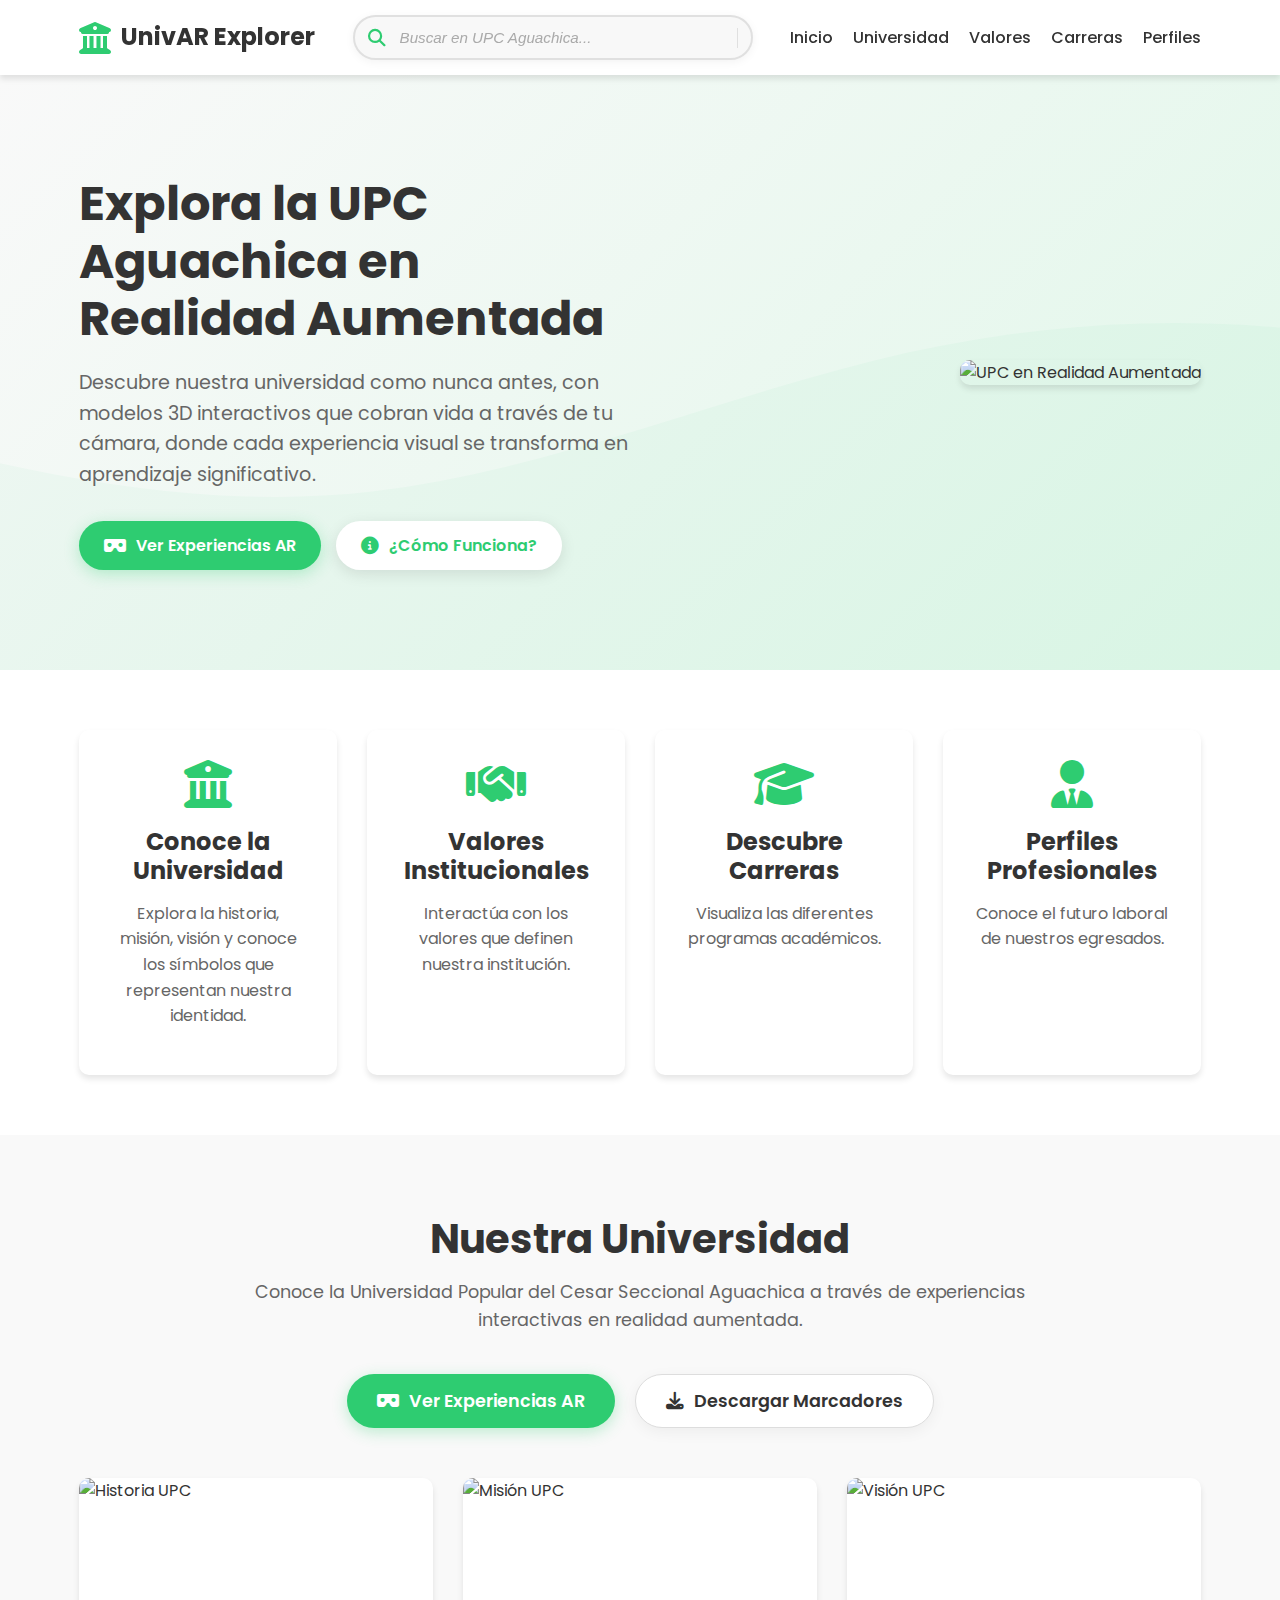
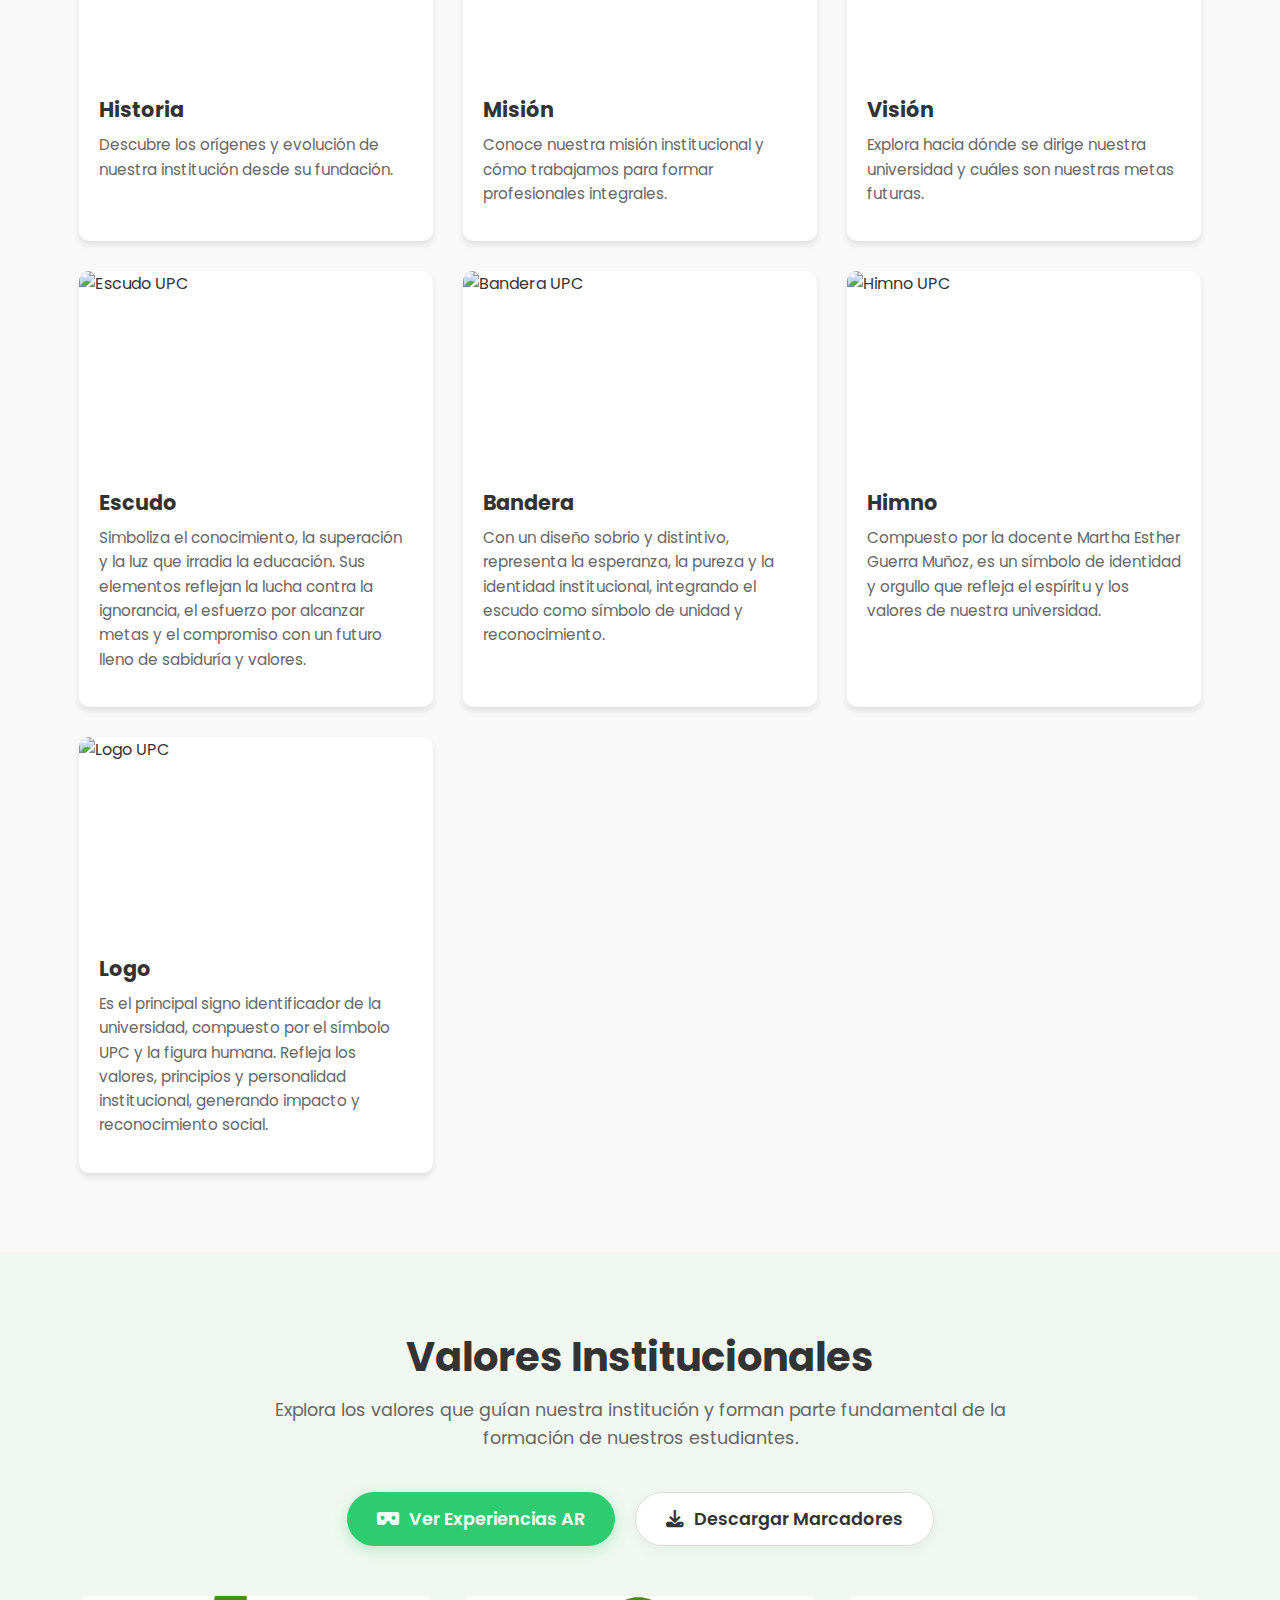
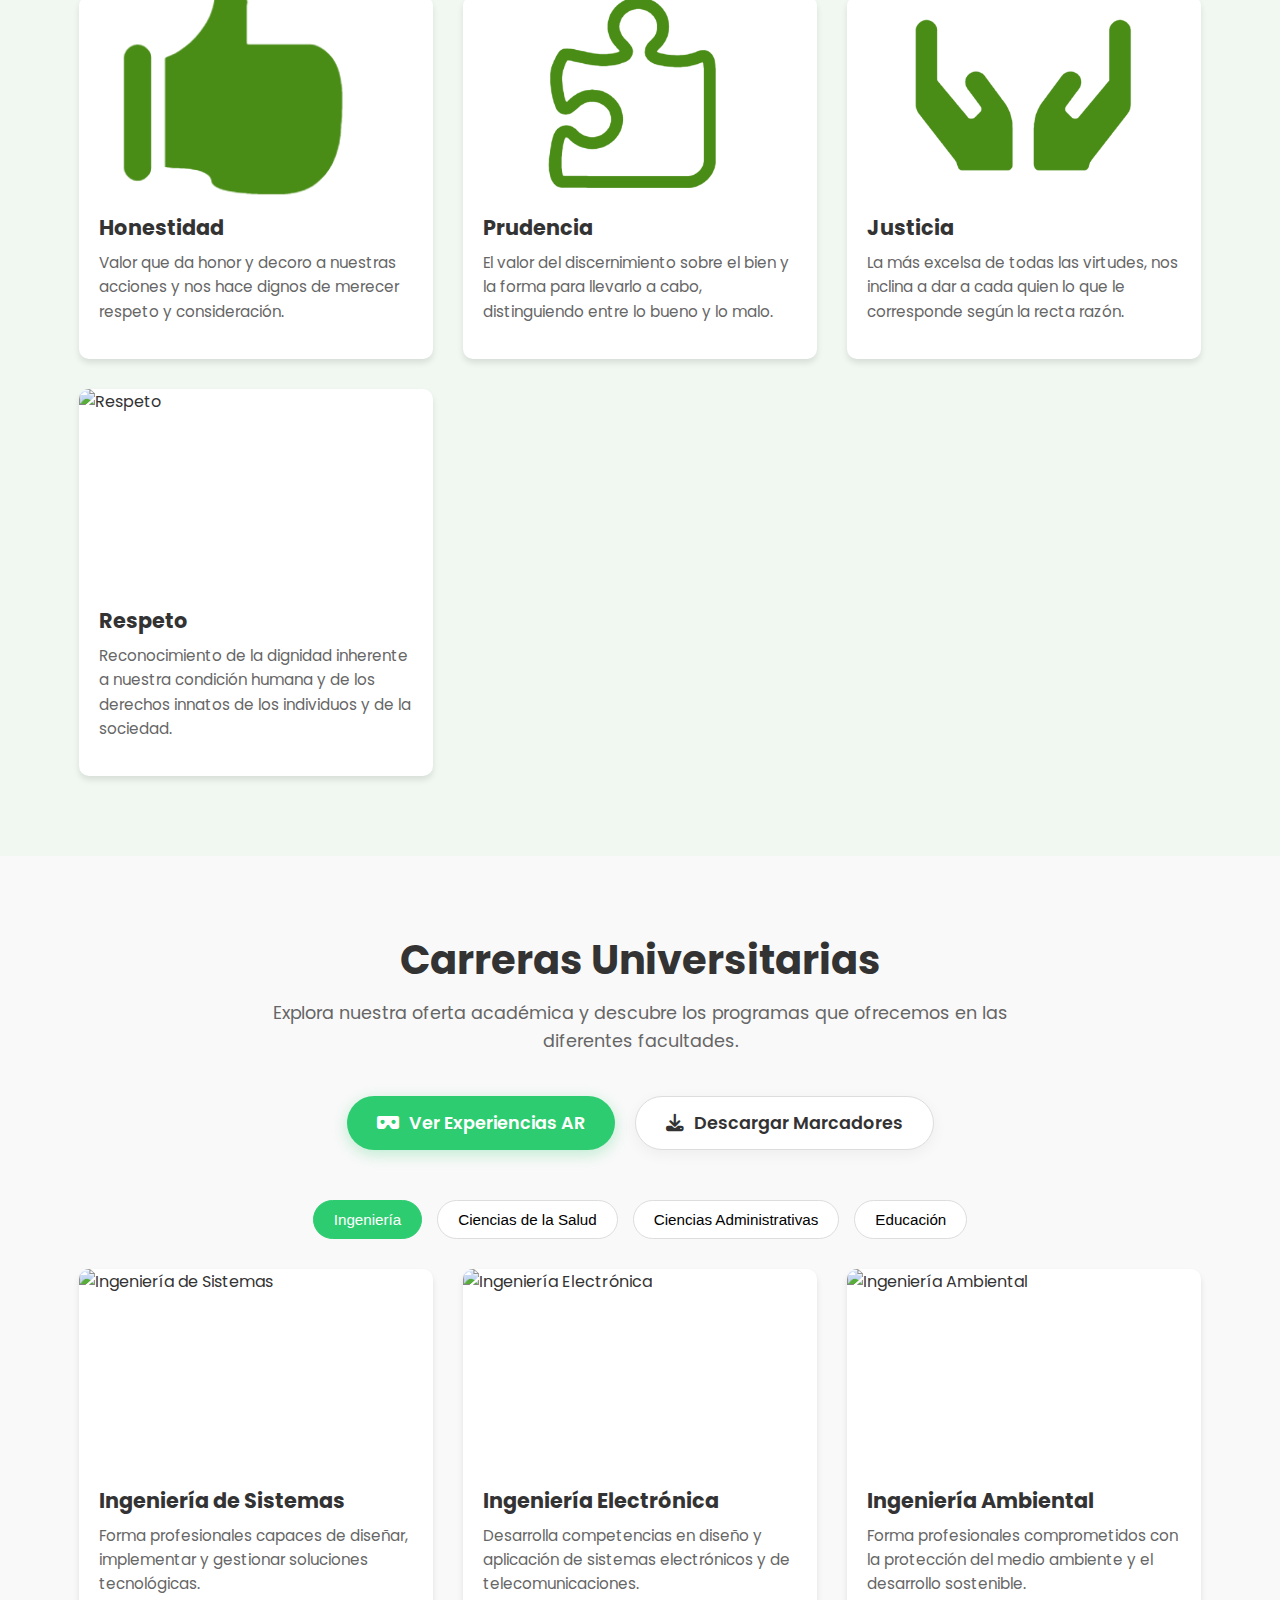
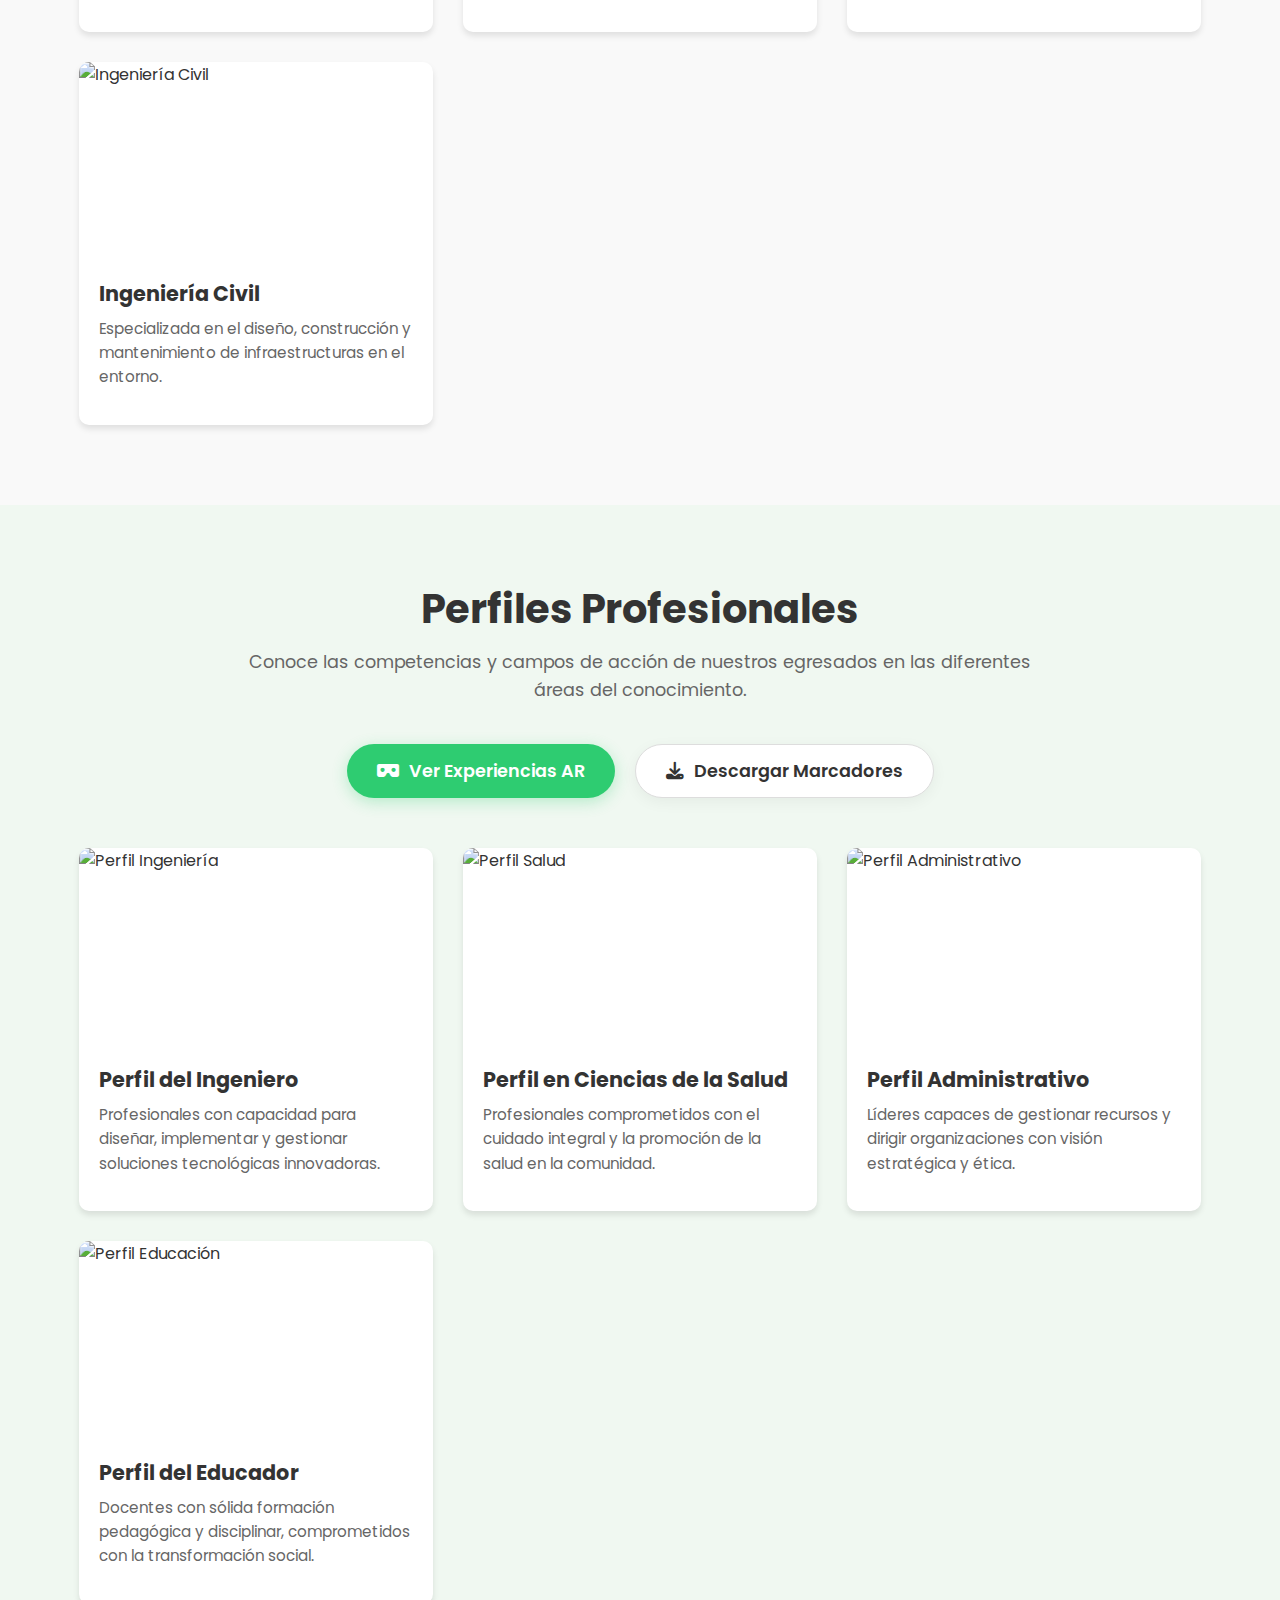
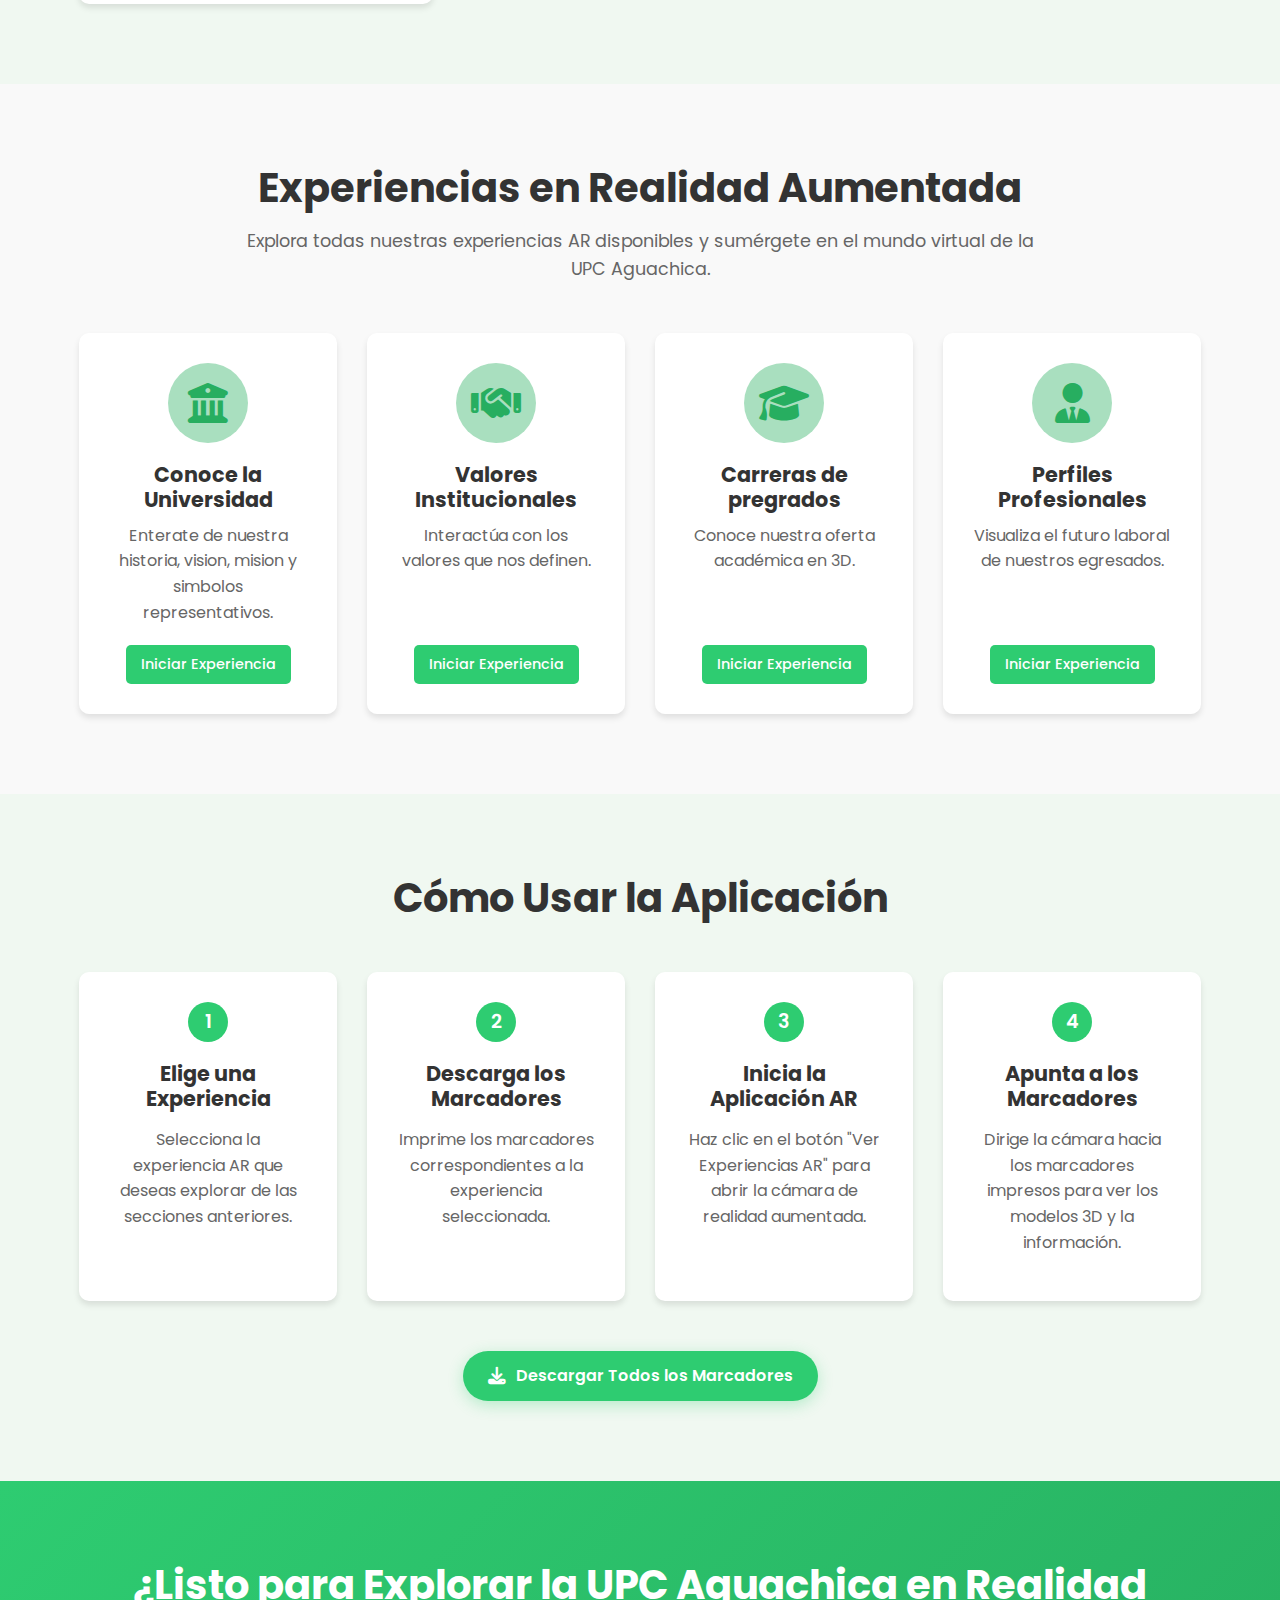
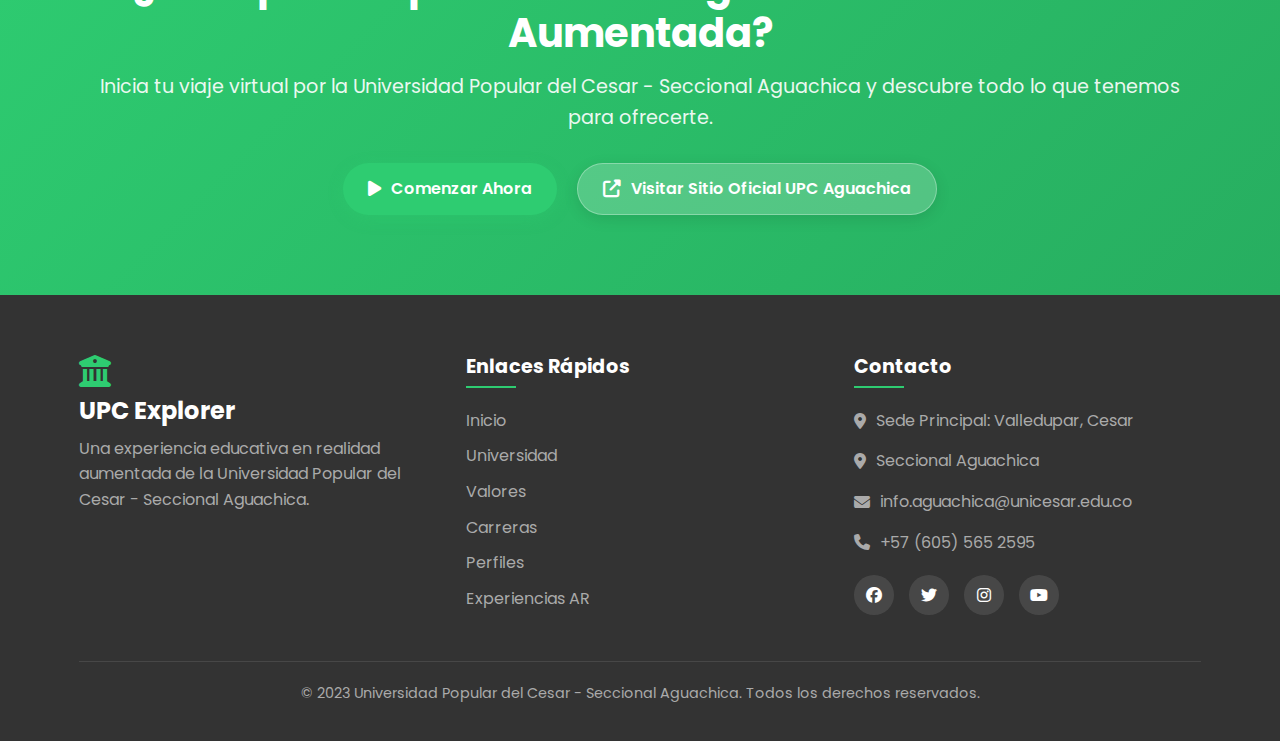
==== commit 587334dd: "Update index.html" ====
--- a/index.html
+++ b/index.html
@@ -72,14 +72,14 @@
                   <p>Explora la historia, misión, visión y conoce los símbolos que representan nuestra identidad.</p>
               </div>
               <div class="feature-card">
+                  <i class="fas fa-handshake"></i>
+                  <h3>Valores Institucionales</h3>
+                  <p>Interactúa con los valores que definen nuestra institución.</p>
+              </div>
+              <div class="feature-card">
                   <i class="fas fa-graduation-cap"></i>
                   <h3>Descubre Carreras</h3>
                   <p>Visualiza las diferentes programas académicos.</p>
-              </div>
-              <div class="feature-card">
-                  <i class="fas fa-handshake"></i>
-                  <h3>Valores Institucionales</h3>
-                  <p>Interactúa con los valores que definen nuestra institución.</p>
               </div>
               <div class="feature-card">
                   <i class="fas fa-user-tie"></i>
@@ -110,7 +110,7 @@
               <div class="content-grid">
                   <div class="content-card">
                       <div class="content-image">
-                          <img src="images/historia-upc.png" alt="Historia UPC">
+                          <img src="images/upc.png" alt="Historia UPC">
                       </div>
                       <div class="content-info">
                           <h3>Historia</h3>
@@ -120,7 +120,7 @@
                   
                   <div class="content-card">
                       <div class="content-image">
-                          <img src="images/mision-upc.png" alt="Misión UPC">
+                          <img src="images/mision.png" alt="Misión UPC">
                       </div>
                       <div class="content-info">
                           <h3>Misión</h3>
@@ -130,7 +130,7 @@
                   
                   <div class="content-card">
                       <div class="content-image">
-                          <img src="images/vision-upc.png" alt="Visión UPC">
+                          <img src="images/vision.png" alt="Visión UPC">
                       </div>
                       <div class="content-info">
                           <h3>Visión</h3>
@@ -140,7 +140,7 @@
                   
                   <div class="content-card">
                       <div class="content-image">
-                          <img src="images/escudo-upc.png" alt="Campus UPC">
+                          <img src="images/escudo-upc.png" alt="Escudo UPC">
                       </div>
                       <div class="content-info">
                           <h3>Escudo</h3>
@@ -150,7 +150,7 @@
 
                 <div class="content-card">
                       <div class="content-image">
-                          <img src="images/escudo-upc.png" alt="Campus UPC">
+                          <img src="images/bandera-upc.png" alt="Bandera UPC">
                       </div>
                       <div class="content-info">
                           <h3>Bandera</h3>
@@ -160,13 +160,23 @@
                 
                 <div class="content-card">
                       <div class="content-image">
-                          <img src="images/escudo-upc.png" alt="Campus UPC">
+                          <img src="images/himno-upc.png" alt="Himno UPC">
                       </div>
                       <div class="content-info">
                           <h3>Himno</h3>
                           <p>Compuesto por la docente Martha Esther Guerra Muñoz, es un símbolo de identidad y orgullo que refleja el espíritu y los valores de nuestra universidad.</p>
                       </div>
                 </div>
+                
+                <div class="content-card">
+                      <div class="content-image">
+                          <img src="images/logo-upc.png" alt="Logo UPC">
+                      </div>
+                      <div class="content-info">
+                          <h3>Logo</h3>
+                          <p>Es el principal signo identificador de la universidad, compuesto por el símbolo UPC y la figura humana. Refleja los valores, principios y personalidad institucional, generando impacto y reconocimiento social.</p>
+                      </div>
+                 </div>
               </div>
           </div>
       </section>
@@ -454,8 +464,8 @@
                       <div class="experience-icon">
                           <i class="fas fa-university"></i>
                       </div>
-                      <h3>Tour Virtual UPC</h3>
-                      <p>Recorre las instalaciones de la universidad en 3D.</p>
+                      <h3>Conoce la Universidad</h3>
+                      <p>Enterate de nuestra historia, vision, mision y simbolos representativos.</p>
                       <a href="ar-viewer-tour.html" class="ar-button">Iniciar Experiencia</a>
                   </div>
                   
@@ -472,20 +482,11 @@
                       <div class="experience-icon">
                           <i class="fas fa-graduation-cap"></i>
                       </div>
-                      <h3>Facultades y Carreras</h3>
+                      <h3>Carreras de pregrados</h3>
                       <p>Conoce nuestra oferta académica en 3D.</p>
                       <a href="ar-viewer-carreras.html" class="ar-button">Iniciar Experiencia</a>
                   </div>
-                  
-                  <div class="experience-card">
-                      <div class="experience-icon">
-                          <i class="fas fa-history"></i>
-                      </div>
-                      <h3>Historia UPC</h3>
-                      <p>Viaja por la historia de nuestra institución.</p>
-                      <a href="ar-viewer-historia.html" class="ar-button">Iniciar Experiencia</a>
-                  </div>
-                  
+                
                   <div class="experience-card">
                       <div class="experience-icon">
                           <i class="fas fa-user-tie"></i>
@@ -495,14 +496,6 @@
                       <a href="ar-viewer-perfiles.html" class="ar-button">Iniciar Experiencia</a>
                   </div>
                   
-                  <div class="experience-card">
-                      <div class="experience-icon">
-                          <i class="fas fa-landmark"></i>
-                      </div>
-                      <h3>Símbolos UPC</h3>
-                      <p>Conoce los símbolos que representan nuestra identidad.</p>
-                      <a href="ar-viewer-simbolos.html" class="ar-button">Iniciar Experiencia</a>
-                  </div>
               </div>
           </div>
       </section>
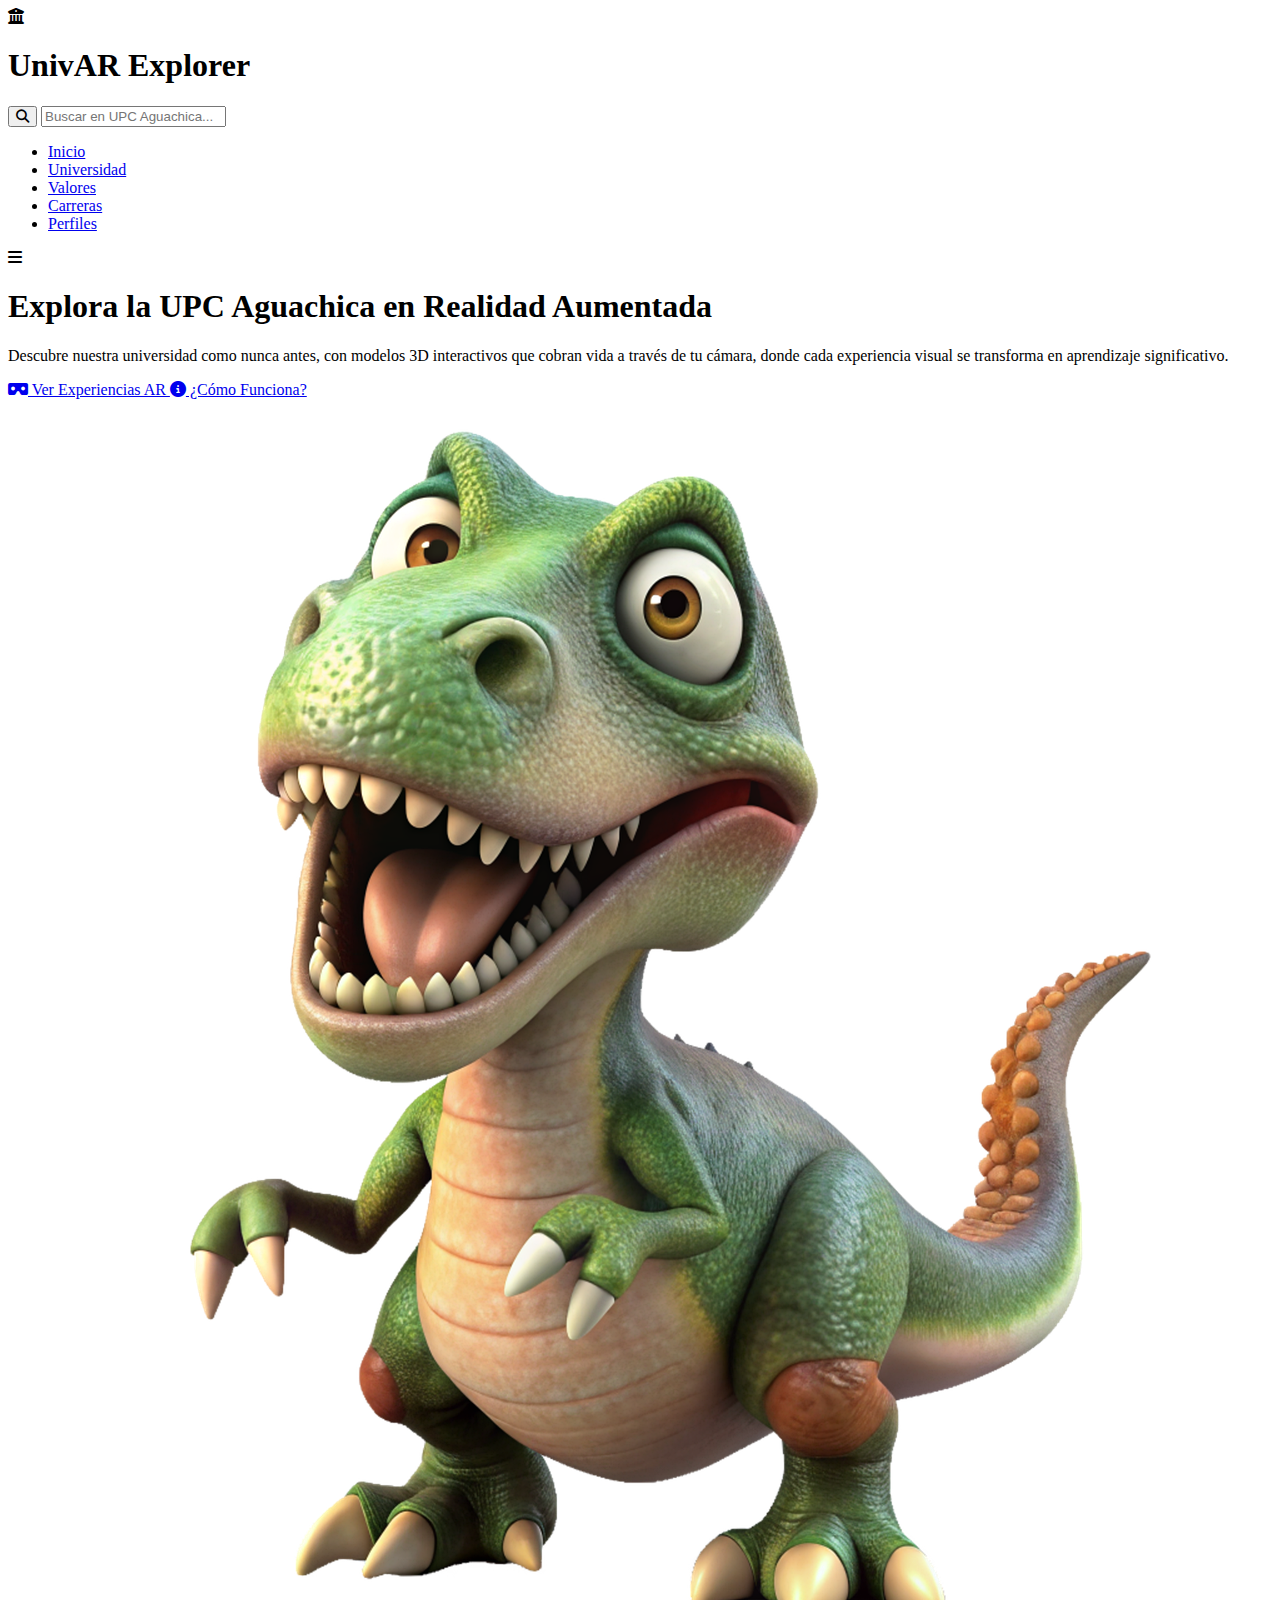
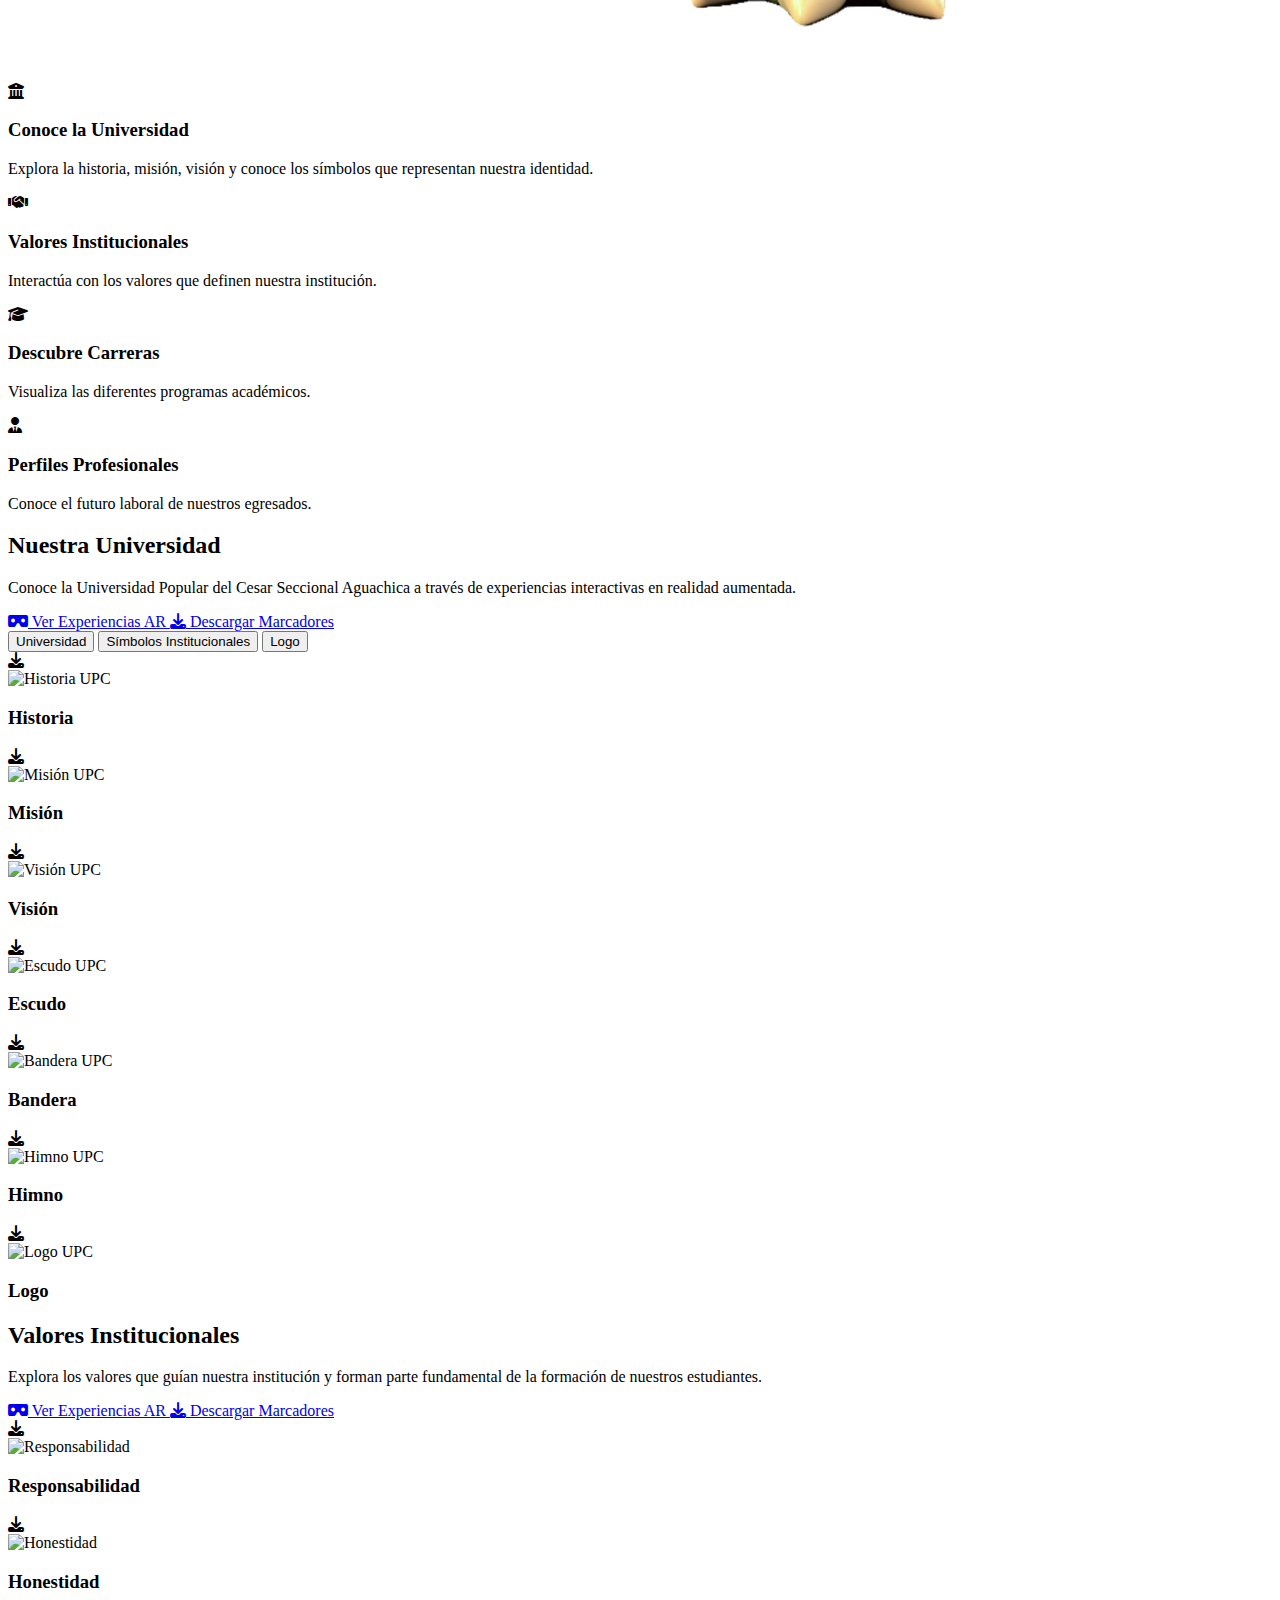
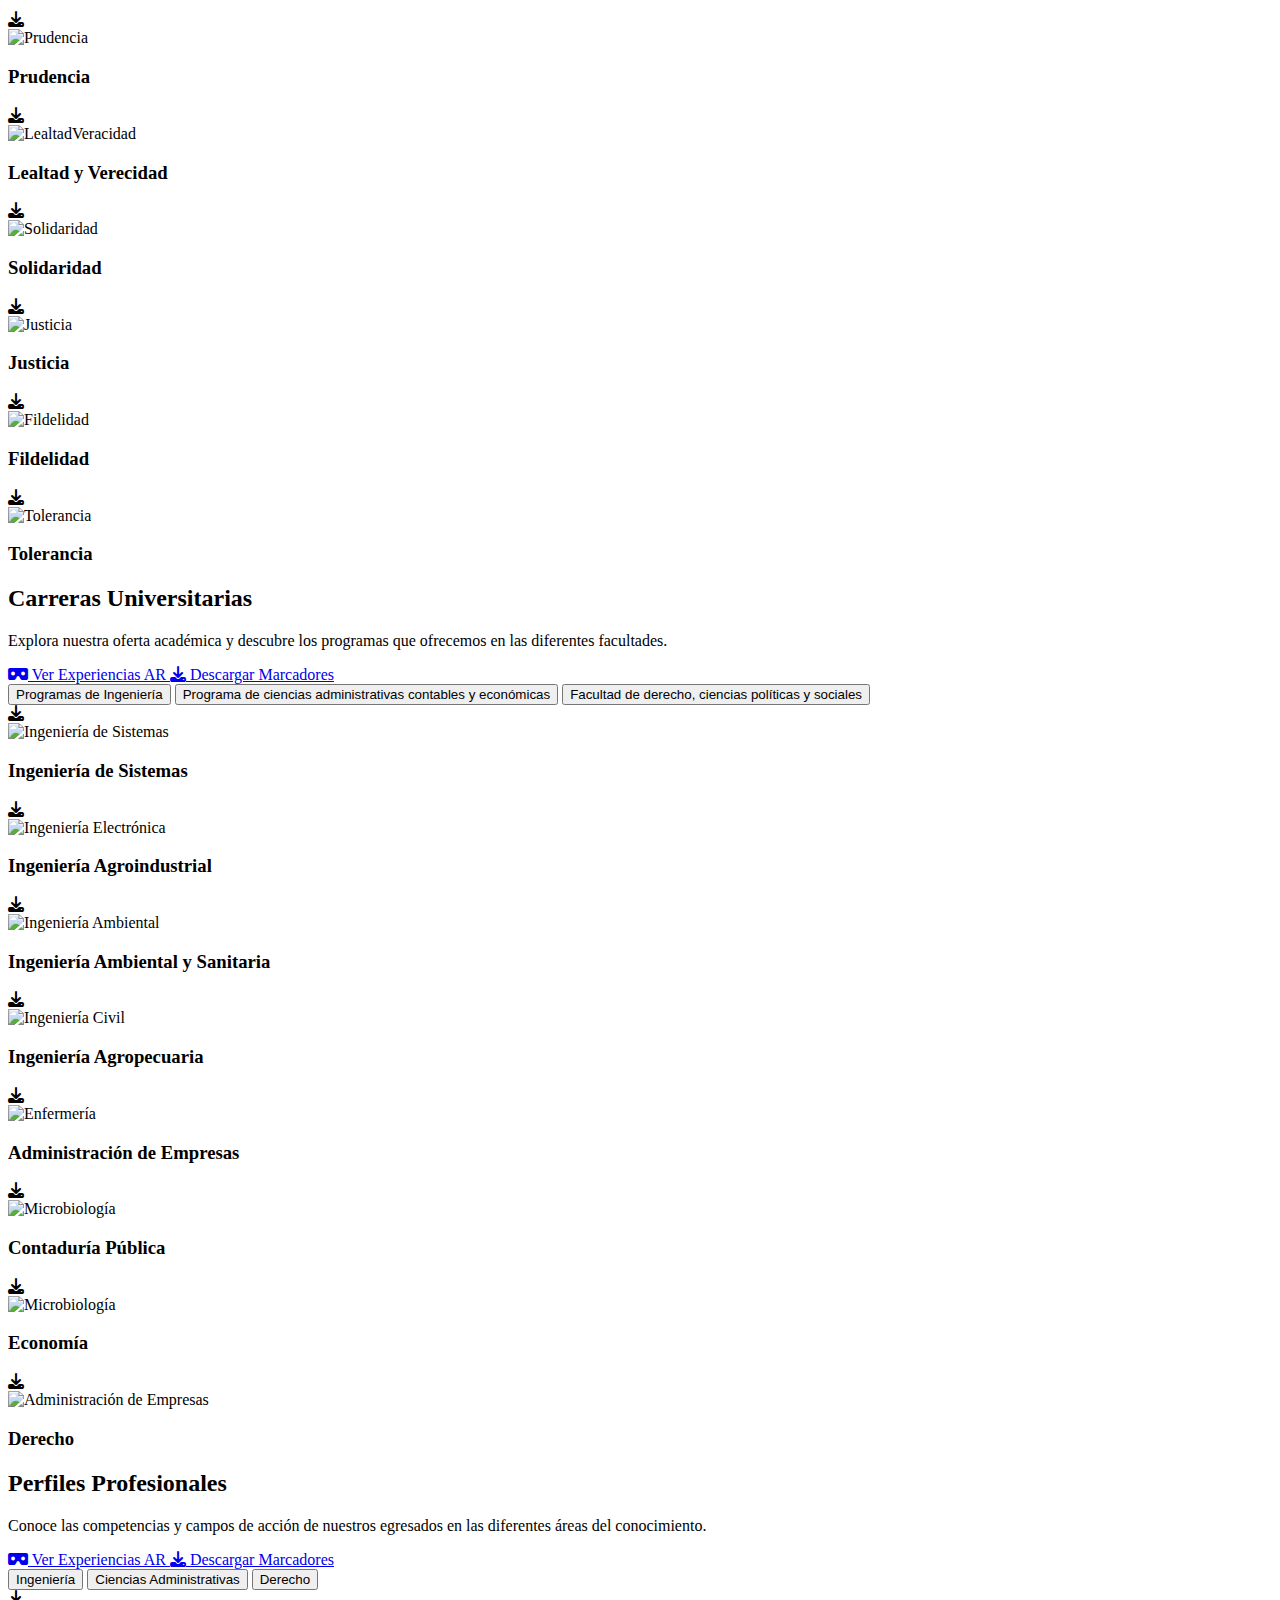
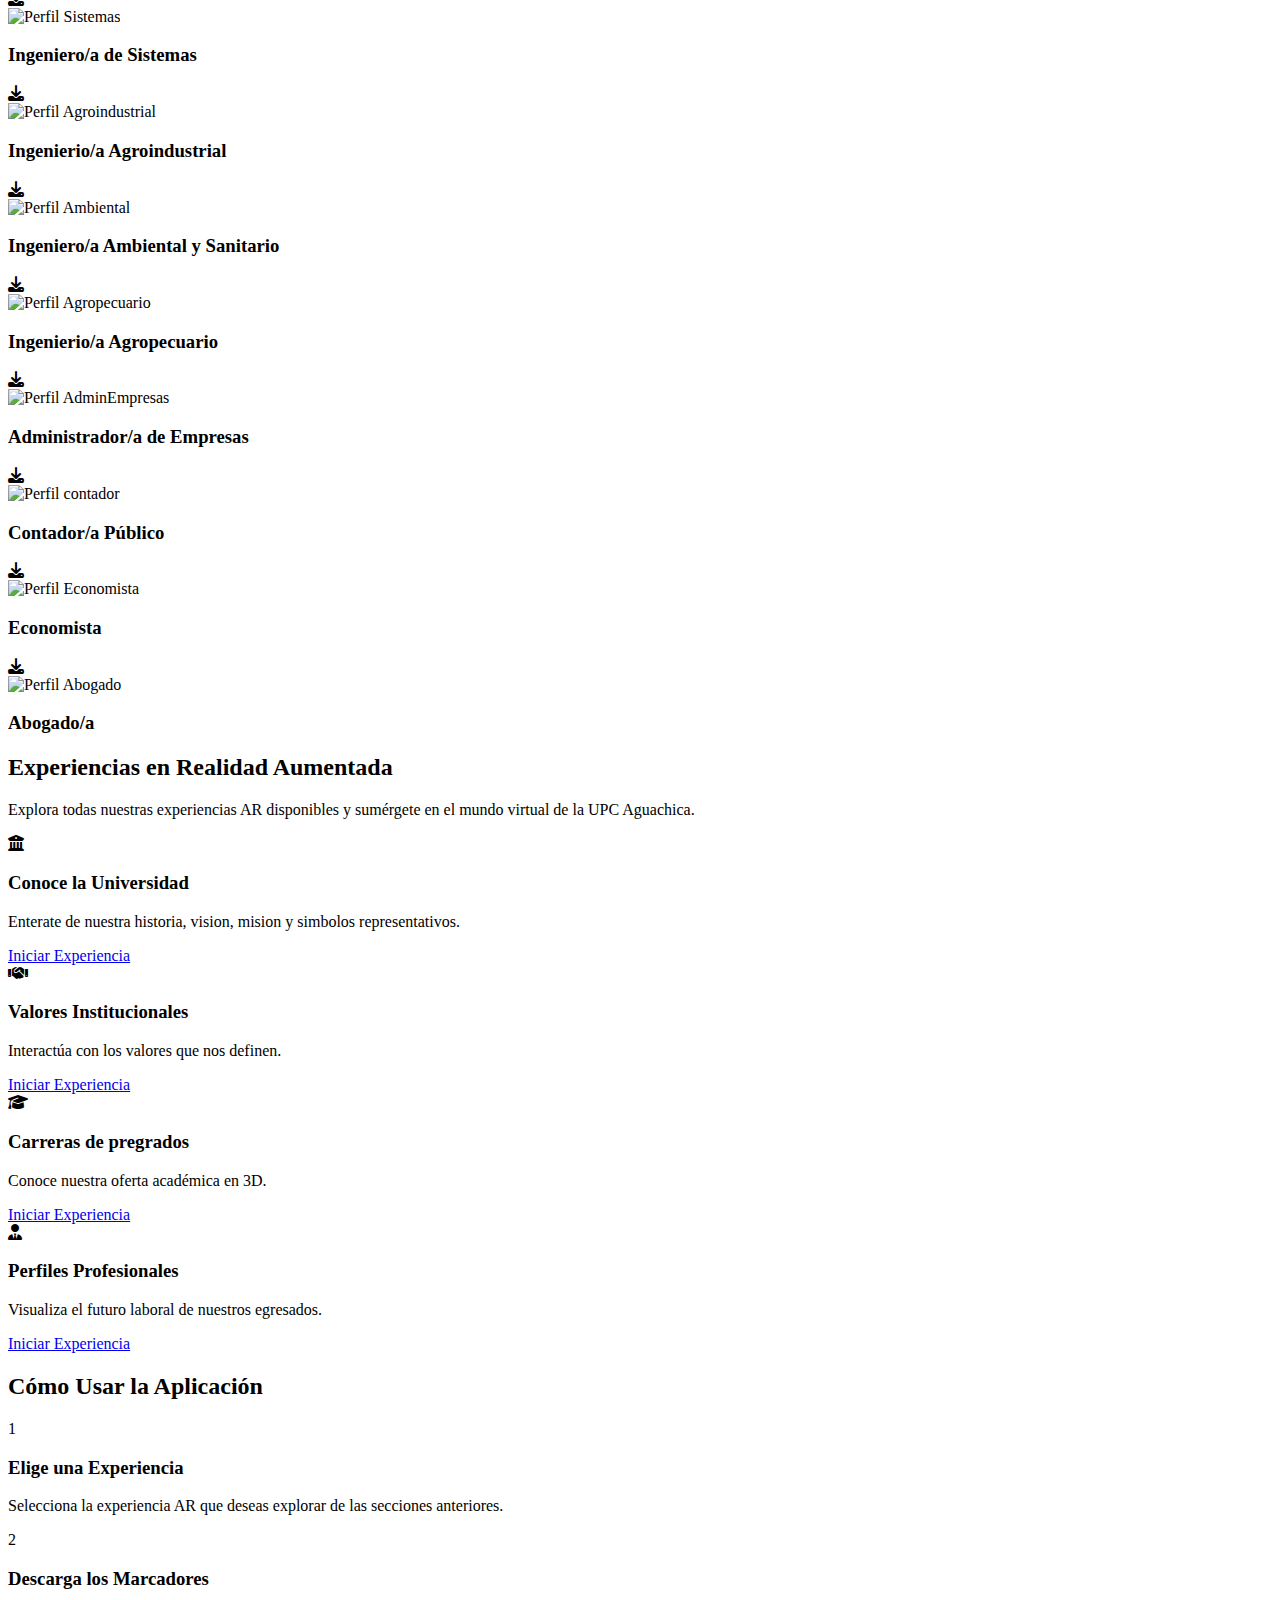
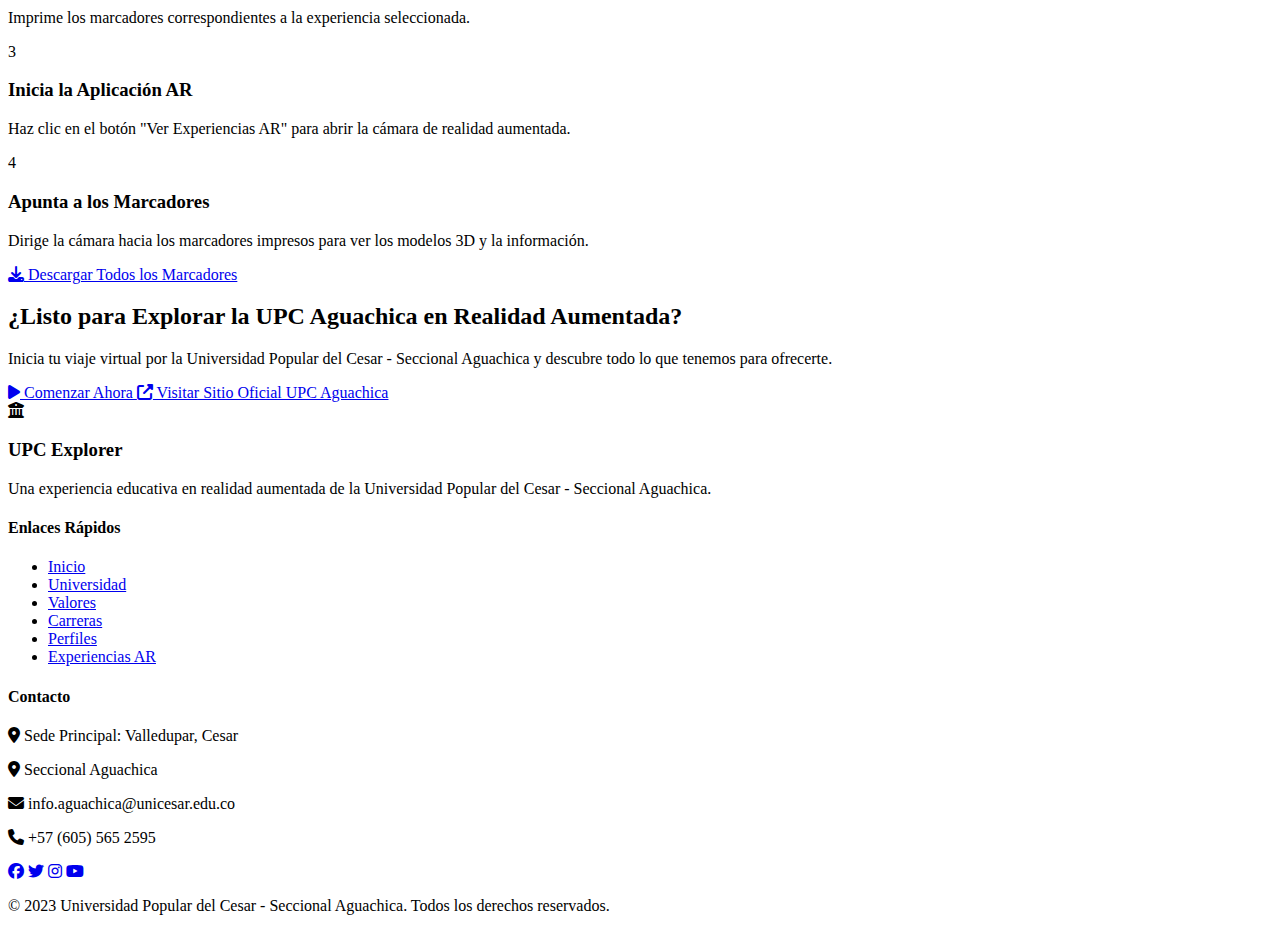
==== commit 1c2ad9ec: "Update index.html" ====
--- a/index.html
+++ b/index.html
@@ -107,76 +107,92 @@
                   </div>
               </div>
               
-              <div class="content-grid">
-                  <div class="content-card">
-                      <div class="content-image">
-                          <img src="images/upc.png" alt="Historia UPC">
-                      </div>
-                      <div class="content-info">
-                          <h3>Historia</h3>
-                          <p>Descubre los orígenes y evolución de nuestra institución desde su fundación.</p>
-                      </div>
-                  </div>
-                  
-                  <div class="content-card">
-                      <div class="content-image">
-                          <img src="images/mision.png" alt="Misión UPC">
-                      </div>
-                      <div class="content-info">
-                          <h3>Misión</h3>
-                          <p>Conoce nuestra misión institucional y cómo trabajamos para formar profesionales integrales.</p>
-                      </div>
-                  </div>
-                  
-                  <div class="content-card">
-                      <div class="content-image">
-                          <img src="images/vision.png" alt="Visión UPC">
-                      </div>
-                      <div class="content-info">
-                          <h3>Visión</h3>
-                          <p>Explora hacia dónde se dirige nuestra universidad y cuáles son nuestras metas futuras.</p>
-                      </div>
-                  </div>
-                  
-                  <div class="content-card">
-                      <div class="content-image">
-                          <img src="images/escudo-upc.png" alt="Escudo UPC">
-                      </div>
-                      <div class="content-info">
-                          <h3>Escudo</h3>
-                          <p>Simboliza el conocimiento, la superación y la luz que irradia la educación. Sus elementos reflejan la lucha contra la ignorancia, el esfuerzo por alcanzar metas y el compromiso con un futuro lleno de sabiduría y valores.</p>
-                      </div>
-                  </div>
-
-                <div class="content-card">
-                      <div class="content-image">
-                          <img src="images/bandera-upc.png" alt="Bandera UPC">
-                      </div>
-                      <div class="content-info">
-                          <h3>Bandera</h3>
-                          <p>Con un diseño sobrio y distintivo, representa la esperanza, la pureza y la identidad institucional, integrando el escudo como símbolo de unidad y reconocimiento.</p>
-                      </div>
-                </div>
-                
-                <div class="content-card">
-                      <div class="content-image">
-                          <img src="images/himno-upc.png" alt="Himno UPC">
-                      </div>
-                      <div class="content-info">
-                          <h3>Himno</h3>
-                          <p>Compuesto por la docente Martha Esther Guerra Muñoz, es un símbolo de identidad y orgullo que refleja el espíritu y los valores de nuestra universidad.</p>
-                      </div>
-                </div>
-                
-                <div class="content-card">
-                      <div class="content-image">
-                          <img src="images/logo-upc.png" alt="Logo UPC">
-                      </div>
-                      <div class="content-info">
-                          <h3>Logo</h3>
-                          <p>Es el principal signo identificador de la universidad, compuesto por el símbolo UPC y la figura humana. Refleja los valores, principios y personalidad institucional, generando impacto y reconocimiento social.</p>
-                      </div>
-                 </div>
+              <div class="faculty-tabs">
+                  <button class="faculty-tab active" data-faculty="universidad">Universidad</button>
+                  <button class="faculty-tab" data-faculty="simbolos">Símbolos Institucionales</button>
+                  <button class="faculty-tab" data-faculty="logo">Logo</button>
+              </div>
+              
+              <div class="faculty-content active" id="universidad-content">
+                  <div class="content-grid">
+                      <div class="content-card">
+                          <div class="content-image marker-protection">
+                              <div class="download-indicator"><i class="fas fa-download"></i></div>
+                              <img src="imagesUniversidad/HistoriaUniversidad.png" alt="Historia UPC">
+                          </div>
+                          <div class="content-info">
+                              <h3>Historia</h3>
+                          </div>
+                      </div>
+                      
+                      <div class="content-card">
+                          <div class="content-image marker-protection">
+                              <div class="download-indicator"><i class="fas fa-download"></i></div>
+                              <img src="imagesUniversidad/Mision.png" alt="Misión UPC">
+                          </div>
+                          <div class="content-info">
+                              <h3>Misión</h3>                  
+                          </div>
+                      </div>
+                      
+                      <div class="content-card">
+                          <div class="content-image marker-protection">
+                              <div class="download-indicator"><i class="fas fa-download"></i></div>
+                              <img src="imagesUniversidad/Vision.png" alt="Visión UPC">
+                          </div>
+                          <div class="content-info">
+                              <h3>Visión</h3>                         
+                          </div>
+                      </div>
+                  </div>
+              </div>
+              
+              <div class="faculty-content" id="simbolos-content">
+                  <div class="content-grid">
+                      <div class="content-card">
+                          <div class="content-image marker-protection">
+                              <div class="download-indicator"><i class="fas fa-download"></i></div>
+                              <img src="imagesUniversidad/Escudo.png" alt="Escudo UPC">
+                          </div>
+                          <div class="content-info">
+                              <h3>Escudo</h3>
+                          </div>
+                      </div>
+
+                      <div class="content-card">
+                          <div class="content-image marker-protection">
+                              <div class="download-indicator"><i class="fas fa-download"></i></div>
+                              <img src="imagesUniversidad/Bandera.png" alt="Bandera UPC">
+                          </div>
+                          <div class="content-info">
+                              <h3>Bandera</h3>
+                          </div>
+                      </div>
+                      
+                      <div class="content-card">
+                          <div class="content-image marker-protection">
+                              <div class="download-indicator"><i class="fas fa-download"></i></div>
+                              <img src="imagesUniversidad/Himno.png" alt="Himno UPC">
+                          </div>
+                          <div class="content-info">
+                              <h3>Himno</h3>
+                          </div>
+                      </div>
+                  </div>
+              </div>
+              
+              <div class="faculty-content" id="logo-content">
+                  <div class="content-grid">
+                      <div class="content-card">
+                          <div class="content-image marker-protection">
+                              <div class="download-indicator"><i class="fas fa-download"></i></div>
+                              <img src="imagesUniversidad/Logo.png" alt="Logo UPC">
+                          </div>
+                          <div class="content-info">
+                              <h3>Logo</h3>
+                          </div>
+                      </div>
+                  </div>
               </div>
           </div>
       </section>
@@ -200,45 +216,88 @@
               </div>
               
               <div class="content-grid">
+
+                    <div class="content-card">
+                        <div class="content-image marker-protection">
+                            <div class="download-indicator"><i class="fas fa-download"></i></div>
+                            <img src="imagesValores/Responsabilidad.png" alt="Responsabilidad">
+                        </div>
+                        <div class="content-info">
+                            <h3>Responsabilidad</h3>
+                        </div>
+                    </div>
+
                   <div class="content-card">
-                      <div class="content-image">
-                          <img src="images/honesty.png" alt="Honestidad">
+                      <div class="content-image marker-protection">
+                          <div class="download-indicator"><i class="fas fa-download"></i></div>
+                          <img src="images/Honestidad.png" alt="Honestidad">
                       </div>
                       <div class="content-info">
                           <h3>Honestidad</h3>
-                          <p>Valor que da honor y decoro a nuestras acciones y nos hace dignos de merecer respeto y consideración.</p>
                       </div>
                   </div>
                   
                   <div class="content-card">
-                      <div class="content-image">
-                          <img src="images/prudence.png" alt="Prudencia">
+                      <div class="content-image marker-protection">
+                          <div class="download-indicator"><i class="fas fa-download"></i></div>
+                          <img src="images/Prudencia.png" alt="Prudencia">
                       </div>
                       <div class="content-info">
                           <h3>Prudencia</h3>
-                          <p>El valor del discernimiento sobre el bien y la forma para llevarlo a cabo, distinguiendo entre lo bueno y lo malo.</p>
-                      </div>
-                  </div>
+                      </div>
+                  </div>
+
+                    <div class="content-card">
+                        <div class="content-image marker-protection">
+                            <div class="download-indicator"><i class="fas fa-download"></i></div>
+                            <img src="imagesValores/Lealtad_veracidad.png" alt="LealtadVeracidad">
+                        </div>
+                        <div class="content-info">
+                            <h3>Lealtad y Verecidad</h3>
+                        </div>
+                    </div>
+
+                    <div class="content-card">
+                        <div class="content-image marker-protection">
+                            <div class="download-indicator"><i class="fas fa-download"></i></div>
+                            <img src="imagesValores/Solidaridad.png" alt="Solidaridad">
+                        </div>
+                        <div class="content-info">
+                            <h3>Solidaridad</h3>
+                        </div>
+                    </div>
                   
                   <div class="content-card">
-                      <div class="content-image">
-                          <img src="images/justice.png" alt="Justicia">
+                      <div class="content-image marker-protection">
+                          <div class="download-indicator"><i class="fas fa-download"></i></div>
+                          <img src="images/Justicia.png" alt="Justicia">
                       </div>
                       <div class="content-info">
                           <h3>Justicia</h3>
-                          <p>La más excelsa de todas las virtudes, nos inclina a dar a cada quien lo que le corresponde según la recta razón.</p>
-                      </div>
-                  </div>
-                  
-                  <div class="content-card">
-                      <div class="content-image">
-                          <img src="images/respeto.png" alt="Respeto">
-                      </div>
-                      <div class="content-info">
-                          <h3>Respeto</h3>
-                          <p>Reconocimiento de la dignidad inherente a nuestra condición humana y de los derechos innatos de los individuos y de la sociedad.</p>
-                      </div>
-                  </div>
+                      </div>
+                  </div>
+                  
+                <div class="content-card">
+                    <div class="content-image marker-protection">
+                        <div class="download-indicator"><i class="fas fa-download"></i></div>
+                        <img src="imagesValores/Fidelidad.png" alt="Fildelidad">
+                    </div>
+                    <div class="content-info">
+                        <h3>Fildelidad</h3>
+                    </div>
+                </div>
+                
+                <div class="content-card">
+                    <div class="content-image marker-protection">
+                        <div class="download-indicator"><i class="fas fa-download"></i></div>
+                        <img src="imagesValores/Tolerancia.png" alt="Tolerancia">
+                    </div>
+                    <div class="content-info">
+                        <h3>Tolerancia</h3>
+                    </div>
+                </div>
+                
+                
               </div>
           </div>
       </section>
@@ -262,78 +321,87 @@
               </div>
               
               <div class="faculty-tabs">
-                  <button class="faculty-tab active" data-faculty="ingenieria">Ingeniería</button>
-                  <button class="faculty-tab" data-faculty="salud">Ciencias de la Salud</button>
-                  <button class="faculty-tab" data-faculty="administrativas">Ciencias Administrativas</button>
-                  <button class="faculty-tab" data-faculty="educacion">Educación</button>
+                  <button class="faculty-tab active" data-faculty="ingenieria">Programas de Ingeniería</button>
+                  <button class="faculty-tab" data-faculty="salud">Programa de ciencias administrativas contables y económicas</button>
+                  <button class="faculty-tab" data-faculty="administrativas">Facultad de derecho, ciencias políticas y sociales</button>
               </div>
               
               <div class="faculty-content active" id="ingenieria-content">
                   <div class="content-grid">
                       <div class="content-card">
-                          <div class="content-image">
+                          <div class="content-image marker-protection">
+                              <div class="download-indicator"><i class="fas fa-download"></i></div>
                               <img src="images/ing-sistemas.png" alt="Ingeniería de Sistemas">
                           </div>
                           <div class="content-info">
                               <h3>Ingeniería de Sistemas</h3>
-                              <p>Forma profesionales capaces de diseñar, implementar y gestionar soluciones tecnológicas.</p>
-                          </div>
-                      </div>
-                      
-                      <div class="content-card">
-                          <div class="content-image">
+                          </div>
+                      </div>
+                      
+                      <div class="content-card">
+                          <div class="content-image marker-protection">
+                              <div class="download-indicator"><i class="fas fa-download"></i></div>
                               <img src="images/ing-electronica.png" alt="Ingeniería Electrónica">
                           </div>
                           <div class="content-info">
-                              <h3>Ingeniería Electrónica</h3>
-                              <p>Desarrolla competencias en diseño y aplicación de sistemas electrónicos y de telecomunicaciones.</p>
-                          </div>
-                      </div>
-                      
-                      <div class="content-card">
-                          <div class="content-image">
+                              <h3>Ingeniería Agroindustrial</h3>
+                          </div>
+                      </div>
+                      
+                      <div class="content-card">
+                          <div class="content-image marker-protection">
+                              <div class="download-indicator"><i class="fas fa-download"></i></div>
                               <img src="images/ing-ambiental.png" alt="Ingeniería Ambiental">
                           </div>
                           <div class="content-info">
-                              <h3>Ingeniería Ambiental</h3>
-                              <p>Forma profesionales comprometidos con la protección del medio ambiente y el desarrollo sostenible.</p>
-                          </div>
-                      </div>
-                      
-                      <div class="content-card">
-                          <div class="content-image">
-                              <img src="images/ing-civil.png" alt="Ingeniería Civil">
-                          </div>
-                          <div class="content-info">
-                              <h3>Ingeniería Civil</h3>
-                              <p>Especializada en el diseño, construcción y mantenimiento de infraestructuras en el entorno.</p>
-                          </div>
-                      </div>
+                              <h3>Ingeniería Ambiental y Sanitaria</h3>
+                          </div>
+                      </div>
+                      
+                      <div class="content-card">
+                        <div class="content-image marker-protection">
+                            <div class="download-indicator"><i class="fas fa-download"></i></div>
+                            <img src="images/ing-civil.png" alt="Ingeniería Civil">
+                        </div>
+                        <div class="content-info">
+                            <h3>Ingeniería Agropecuaria</h3>
+                        </div>
+                    </div>
                   </div>
               </div>
               
               <div class="faculty-content" id="salud-content">
-                  <!-- Contenido para Ciencias de la Salud -->
-                  <div class="content-grid">
-                      <div class="content-card">
-                          <div class="content-image">
+                  <!-- Contenido para Ciencias Administrativas -->
+                  <div class="content-grid">
+                      <div class="content-card">
+                          <div class="content-image marker-protection">
+                              <div class="download-indicator"><i class="fas fa-download"></i></div>
                               <img src="images/enfermeria.png" alt="Enfermería">
                           </div>
                           <div class="content-info">
-                              <h3>Enfermería</h3>
-                              <p>Forma profesionales en el cuidado integral de la salud de las personas, familias y comunidades.</p>
-                          </div>
-                      </div>
-                      
-                      <div class="content-card">
-                          <div class="content-image">
+                              <h3>Administración de Empresas</h3>
+                          </div>
+                      </div>
+                      
+                      <div class="content-card">
+                          <div class="content-image marker-protection">
+                              <div class="download-indicator"><i class="fas fa-download"></i></div>
                               <img src="images/microbiologia.png" alt="Microbiología">
                           </div>
                           <div class="content-info">
-                              <h3>Microbiología</h3>
-                              <p>Estudia los microorganismos y su aplicación en diferentes campos de la salud y la industria.</p>
-                          </div>
-                      </div>
+                              <h3>Contaduría Pública</h3>
+                          </div>
+                      </div>
+
+                      <div class="content-card">
+                        <div class="content-image marker-protection">
+                            <div class="download-indicator"><i class="fas fa-download"></i></div>
+                            <img src="images/microbiologia.png" alt="Microbiología">
+                        </div>
+                        <div class="content-info">
+                            <h3>Economía</h3>
+                        </div>
+                    </div>
                   </div>
               </div>
               
@@ -341,51 +409,18 @@
                   <!-- Contenido para Ciencias Administrativas -->
                   <div class="content-grid">
                       <div class="content-card">
-                          <div class="content-image">
+                          <div class="content-image marker-protection">
+                              <div class="download-indicator"><i class="fas fa-download"></i></div>
                               <img src="images/administracion.png" alt="Administración de Empresas">
                           </div>
                           <div class="content-info">
-                              <h3>Administración de Empresas</h3>
-                              <p>Desarrolla competencias para la gestión eficiente de organizaciones en diversos sectores.</p>
-                          </div>
-                      </div>
-                      
-                      <div class="content-card">
-                          <div class="content-image">
-                              <img src="images/contaduria.png" alt="Contaduría Pública">
-                          </div>
-                          <div class="content-info">
-                              <h3>Contaduría Pública</h3>
-                              <p>Forma profesionales en el manejo financiero, contable y tributario de las organizaciones.</p>
-                          </div>
-                      </div>
-                  </div>
-              </div>
-              
-              <div class="faculty-content" id="educacion-content">
-                  <!-- Contenido para Educación -->
-                  <div class="content-grid">
-                      <div class="content-card">
-                          <div class="content-image">
-                              <img src="images/matematicas.png" alt="Licenciatura en Matemáticas">
-                          </div>
-                          <div class="content-info">
-                              <h3>Licenciatura en Matemáticas</h3>
-                              <p>Forma docentes con sólidos conocimientos en matemáticas y pedagogía.</p>
-                          </div>
-                      </div>
-                      
-                      <div class="content-card">
-                          <div class="content-image">
-                              <img src="images/lenguas.png" alt="Licenciatura en Lenguas Modernas">
-                          </div>
-                          <div class="content-info">
-                              <h3>Licenciatura en Lenguas Modernas</h3>
-                              <p>Desarrolla competencias para la enseñanza de idiomas y la comunicación intercultural.</p>
-                          </div>
-                      </div>
-                  </div>
-              </div>
+                              <h3>Derecho</h3>
+                          </div>
+                      </div>
+                      
+                  </div>
+              </div>
+              
           </div>
       </section>
 
@@ -407,44 +442,100 @@
                   </div>
               </div>
               
-              <div class="content-grid">
-                  <div class="content-card">
-                      <div class="content-image">
-                          <img src="images/perfil-ingenieria.png" alt="Perfil Ingeniería">
-                      </div>
-                      <div class="content-info">
-                          <h3>Perfil del Ingeniero</h3>
-                          <p>Profesionales con capacidad para diseñar, implementar y gestionar soluciones tecnológicas innovadoras.</p>
-                      </div>
-                  </div>
-                  
-                  <div class="content-card">
-                      <div class="content-image">
-                          <img src="images/perfil-salud.png" alt="Perfil Salud">
-                      </div>
-                      <div class="content-info">
-                          <h3>Perfil en Ciencias de la Salud</h3>
-                          <p>Profesionales comprometidos con el cuidado integral y la promoción de la salud en la comunidad.</p>
-                      </div>
-                  </div>
-                  
-                  <div class="content-card">
-                      <div class="content-image">
-                          <img src="images/perfil-administrativo.png" alt="Perfil Administrativo">
-                      </div>
-                      <div class="content-info">
-                          <h3>Perfil Administrativo</h3>
-                          <p>Líderes capaces de gestionar recursos y dirigir organizaciones con visión estratégica y ética.</p>
-                      </div>
-                  </div>
-                  
-                  <div class="content-card">
-                      <div class="content-image">
-                          <img src="images/perfil-educacion.png" alt="Perfil Educación">
-                      </div>
-                      <div class="content-info">
-                          <h3>Perfil del Educador</h3>
-                          <p>Docentes con sólida formación pedagógica y disciplinar, comprometidos con la transformación social.</p>
+              <div class="faculty-tabs">
+                  <button class="faculty-tab active" data-faculty="ingenieria-perfiles">Ingeniería</button>
+                  <button class="faculty-tab" data-faculty="administrativas-perfiles">Ciencias Administrativas</button>
+                  <button class="faculty-tab" data-faculty="derecho-perfiles">Derecho</button>
+              </div>
+              
+              <div class="faculty-content active" id="ingenieria-perfiles-content">
+                  <div class="content-grid">
+                      <div class="content-card">
+                          <div class="content-image marker-protection">
+                              <div class="download-indicator"><i class="fas fa-download"></i></div>
+                              <img src="imagesPerfiles/IngenieroSistemas.png" alt="Perfil Sistemas">
+                          </div>
+                          <div class="content-info">
+                              <h3>Ingeniero/a de Sistemas</h3>
+                          </div>
+                      </div>
+                      
+                      <div class="content-card">
+                          <div class="content-image marker-protection">
+                              <div class="download-indicator"><i class="fas fa-download"></i></div>
+                              <img src="imagesPerfiles/IngenieroAgro.png" alt="Perfil Agroindustrial">
+                          </div>
+                          <div class="content-info">
+                              <h3>Ingenierio/a Agroindustrial</h3>
+                          </div>
+                      </div>
+                      
+                      <div class="content-card">
+                          <div class="content-image marker-protection">
+                              <div class="download-indicator"><i class="fas fa-download"></i></div>
+                              <img src="imagesPerfiles/IngenieroAmbiental.png" alt="Perfil Ambiental">
+                          </div>
+                          <div class="content-info">
+                              <h3>Ingeniero/a Ambiental y Sanitario</h3>
+                          </div>
+                      </div>
+                      
+                      <div class="content-card">
+                          <div class="content-image marker-protection">
+                              <div class="download-indicator"><i class="fas fa-download"></i></div>
+                              <img src="imagesPerfiles/Agropecuario.png" alt="Perfil Agropecuario">
+                          </div>
+                          <div class="content-info">
+                              <h3>Ingenierio/a Agropecuario</h3>
+                          </div>
+                      </div>
+                  </div>
+              </div>
+              
+              <div class="faculty-content" id="administrativas-perfiles-content">
+                  <div class="content-grid">
+                      <div class="content-card">
+                          <div class="content-image marker-protection">
+                              <div class="download-indicator"><i class="fas fa-download"></i></div>
+                              <img src="imagesPerfiles/AdminEmpresas.png" alt="Perfil AdminEmpresas">
+                          </div>
+                          <div class="content-info">
+                              <h3>Administrador/a de Empresas</h3>
+                          </div>
+                      </div>
+                      
+                      <div class="content-card">
+                          <div class="content-image marker-protection">
+                              <div class="download-indicator"><i class="fas fa-download"></i></div>
+                              <img src="imagesPerfiles/contador.png" alt="Perfil contador">
+                          </div>
+                          <div class="content-info">
+                              <h3>Contador/a Público</h3>
+                          </div>
+                      </div>
+                      
+                      <div class="content-card">
+                          <div class="content-image marker-protection">
+                              <div class="download-indicator"><i class="fas fa-download"></i></div>
+                              <img src="imagesPerfiles/Economista.png" alt="Perfil Economista">
+                          </div>
+                          <div class="content-info">
+                              <h3>Economista</h3>
+                          </div>
+                      </div>
+                  </div>
+              </div>
+              
+              <div class="faculty-content" id="derecho-perfiles-content">
+                  <div class="content-grid">
+                      <div class="content-card">
+                          <div class="content-image marker-protection">
+                              <div class="download-indicator"><i class="fas fa-download"></i></div>
+                              <img src="imagesPerfiles/Abogado.png" alt="Perfil Abogado">
+                          </div>
+                          <div class="content-info">
+                              <h3>Abogado/a</h3>
+                          </div>
                       </div>
                   </div>
               </div>
@@ -549,7 +640,7 @@
                       <i class="fas fa-play"></i>
                       Comenzar Ahora
                   </a>
-                  <a href="https://www.unicesar.edu.co" target="_blank" class="secondary-button">
+                  <a href="https://upcaguachica.unicesar.edu.co/" target="_blank" class="secondary-button">
                       <i class="fas fa-external-link-alt"></i>
                       Visitar Sitio Oficial UPC Aguachica
                   </a>
@@ -601,4 +692,3 @@
   <script src="home-script.js"></script>
 </body>
 </html>
-
